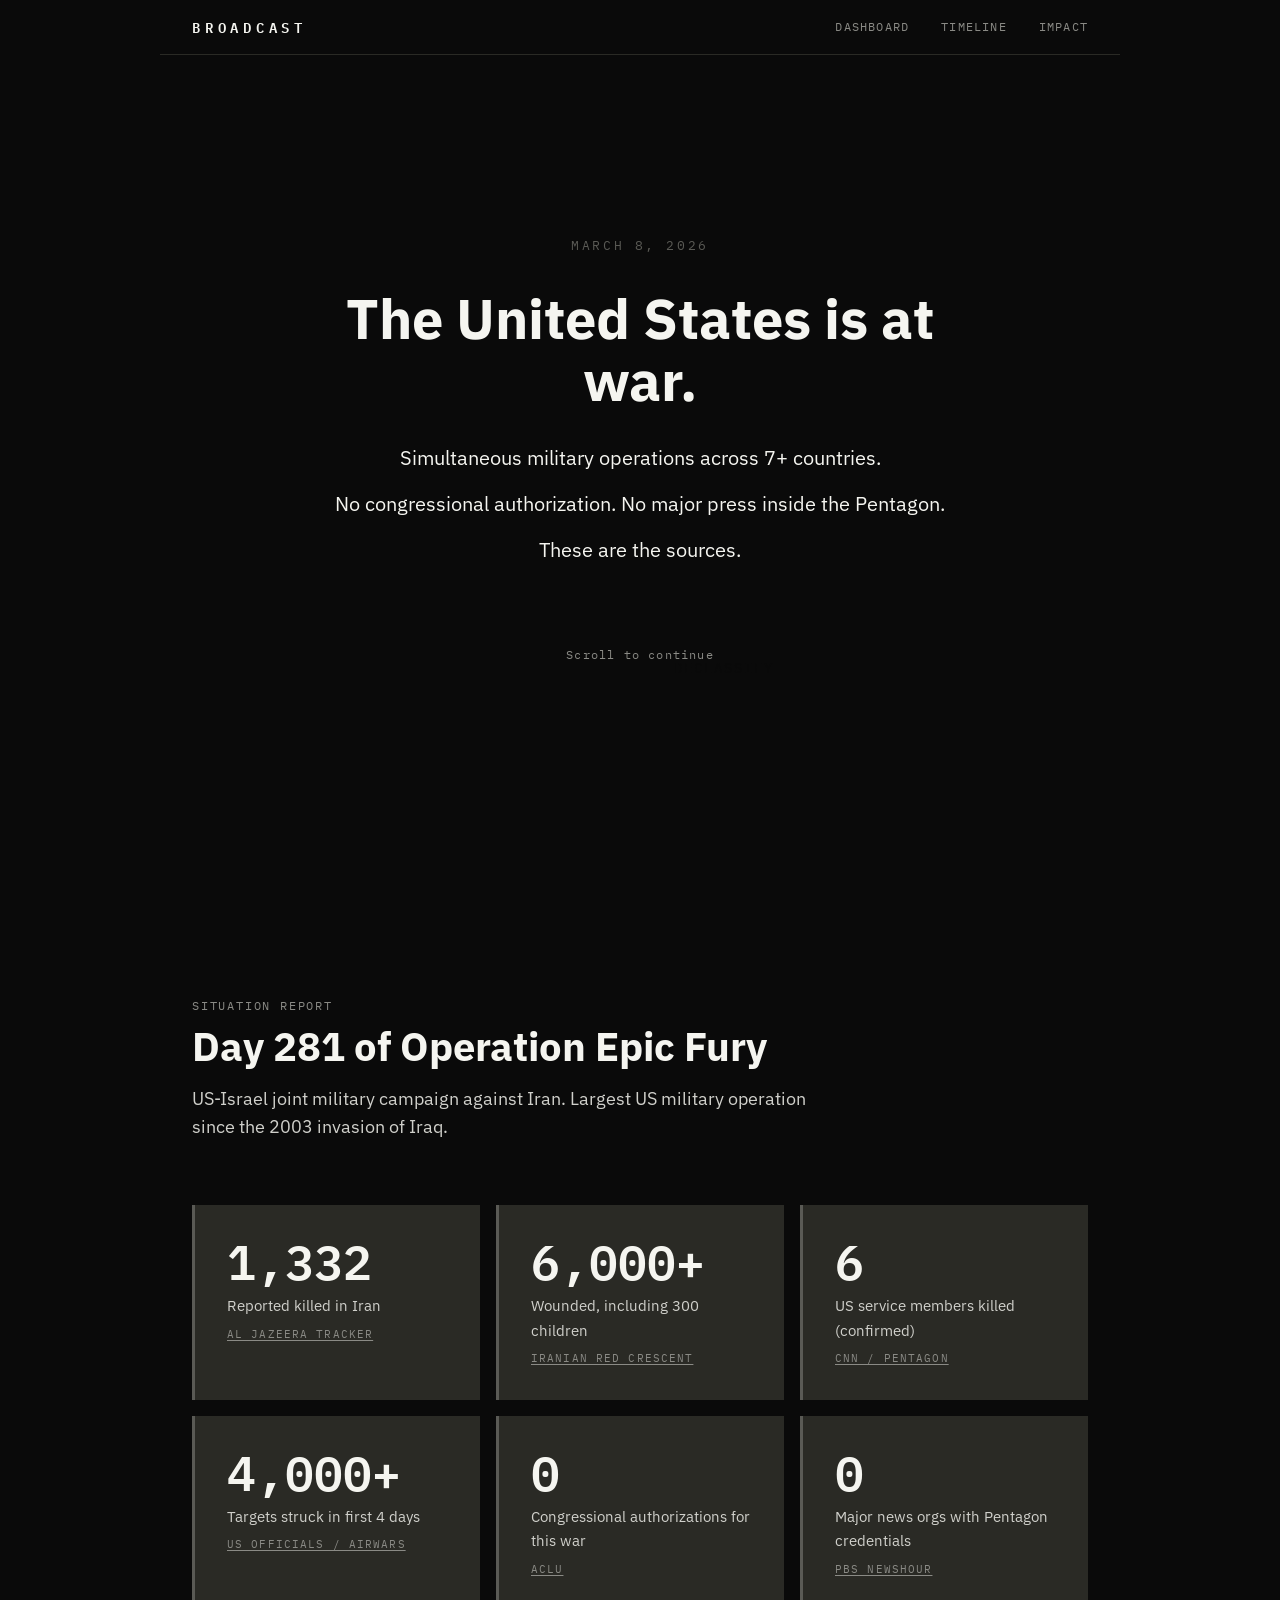
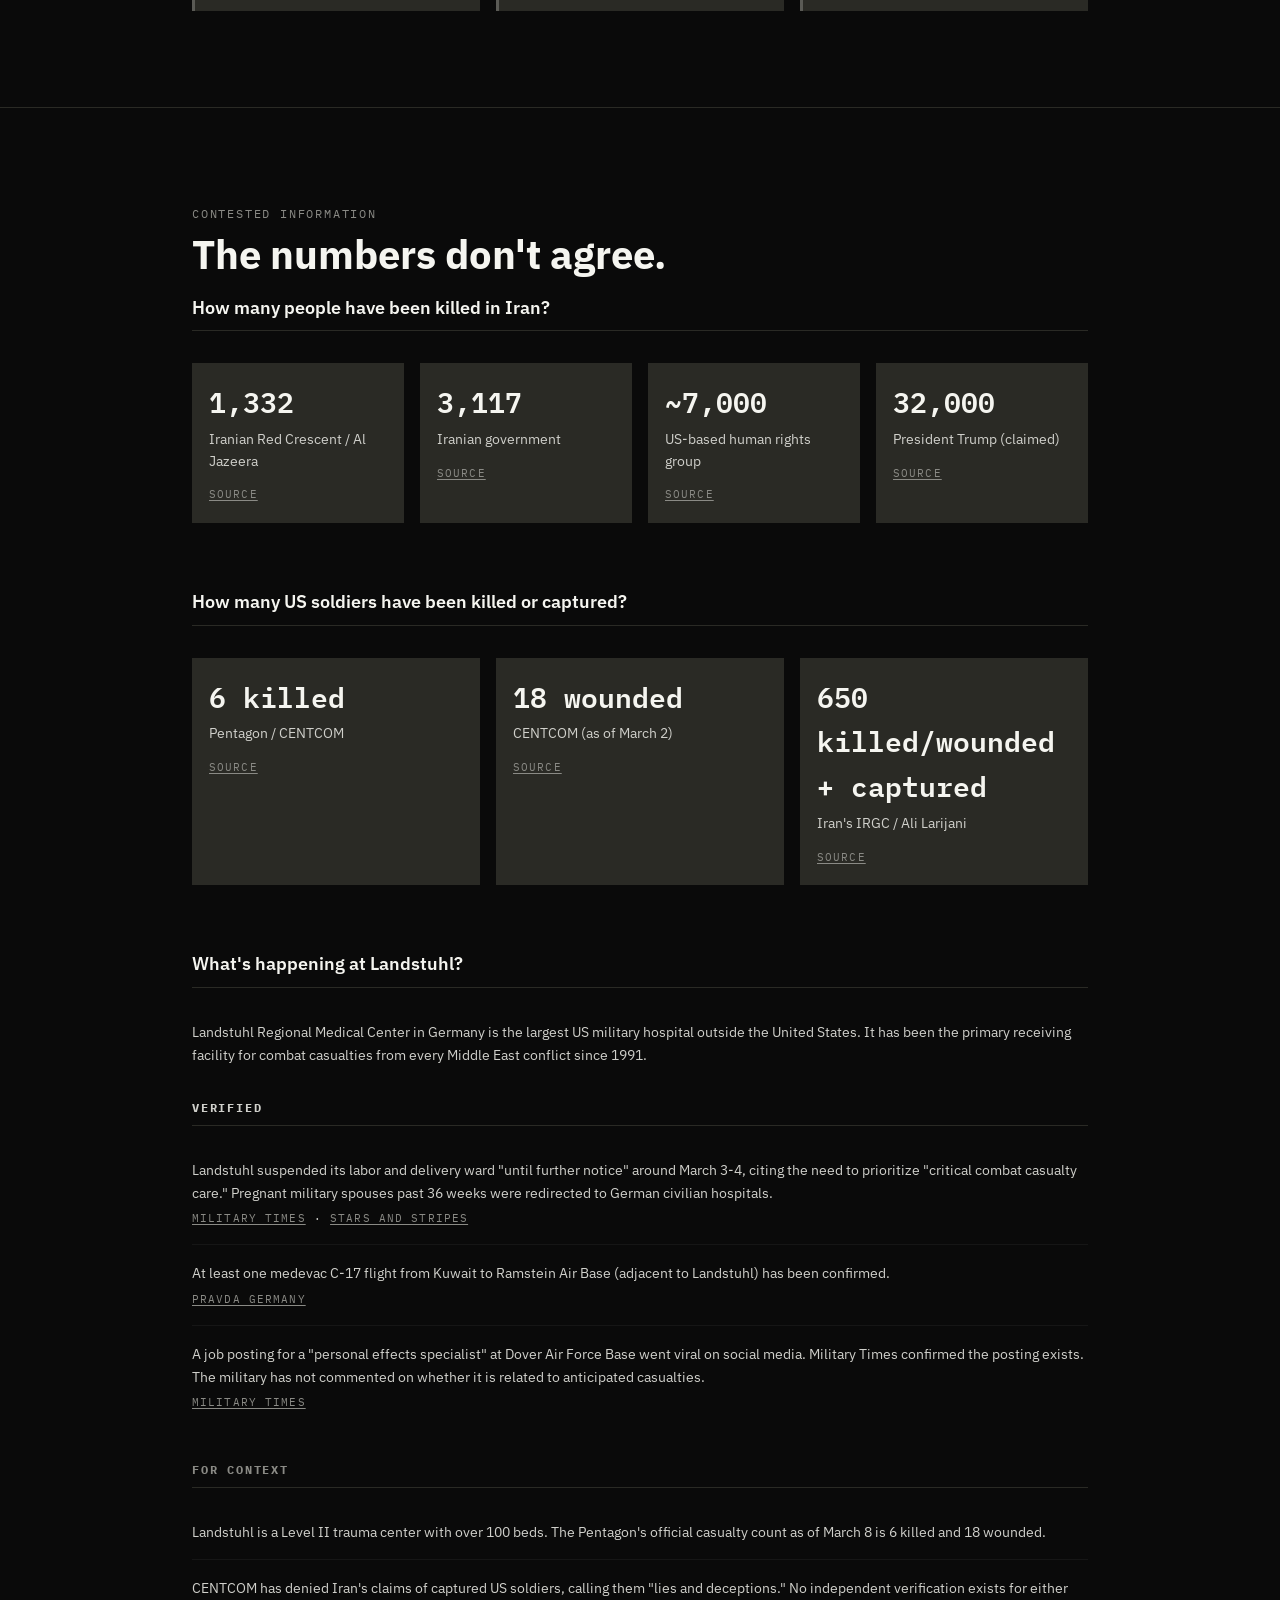
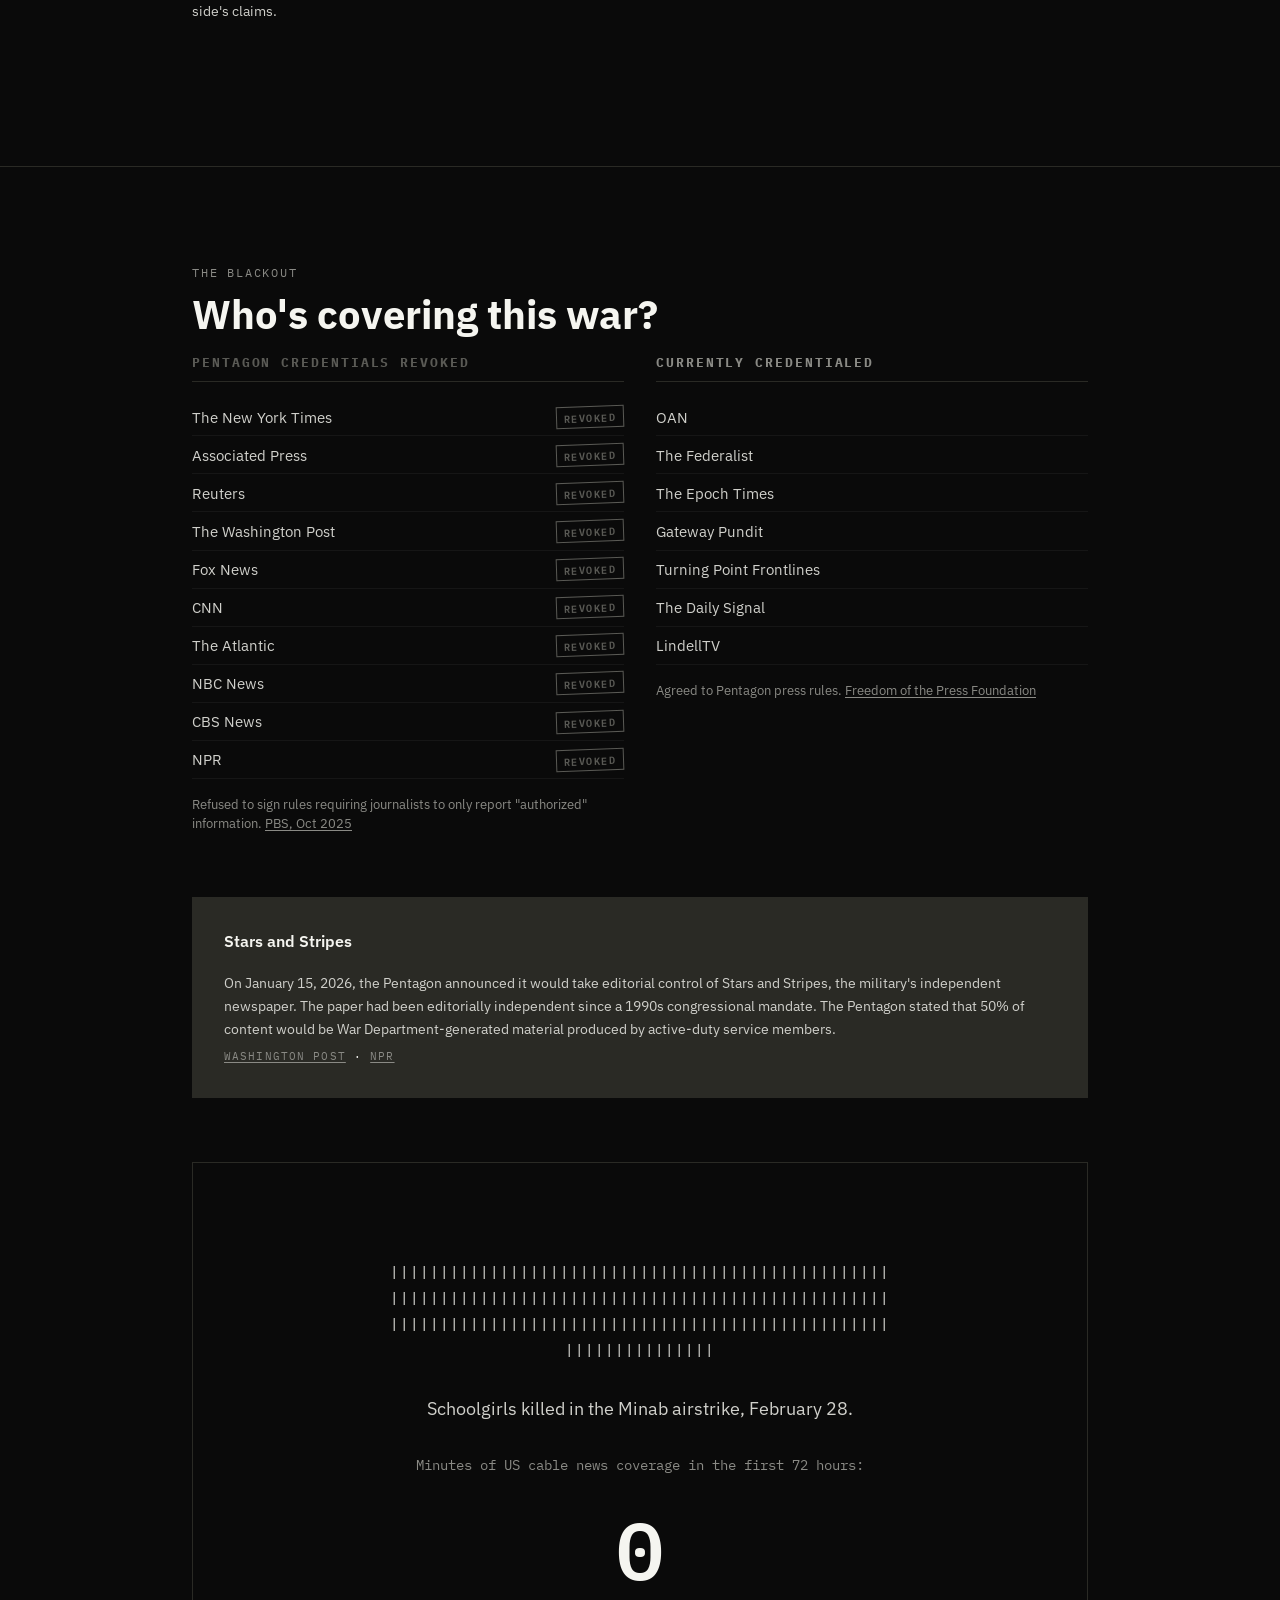
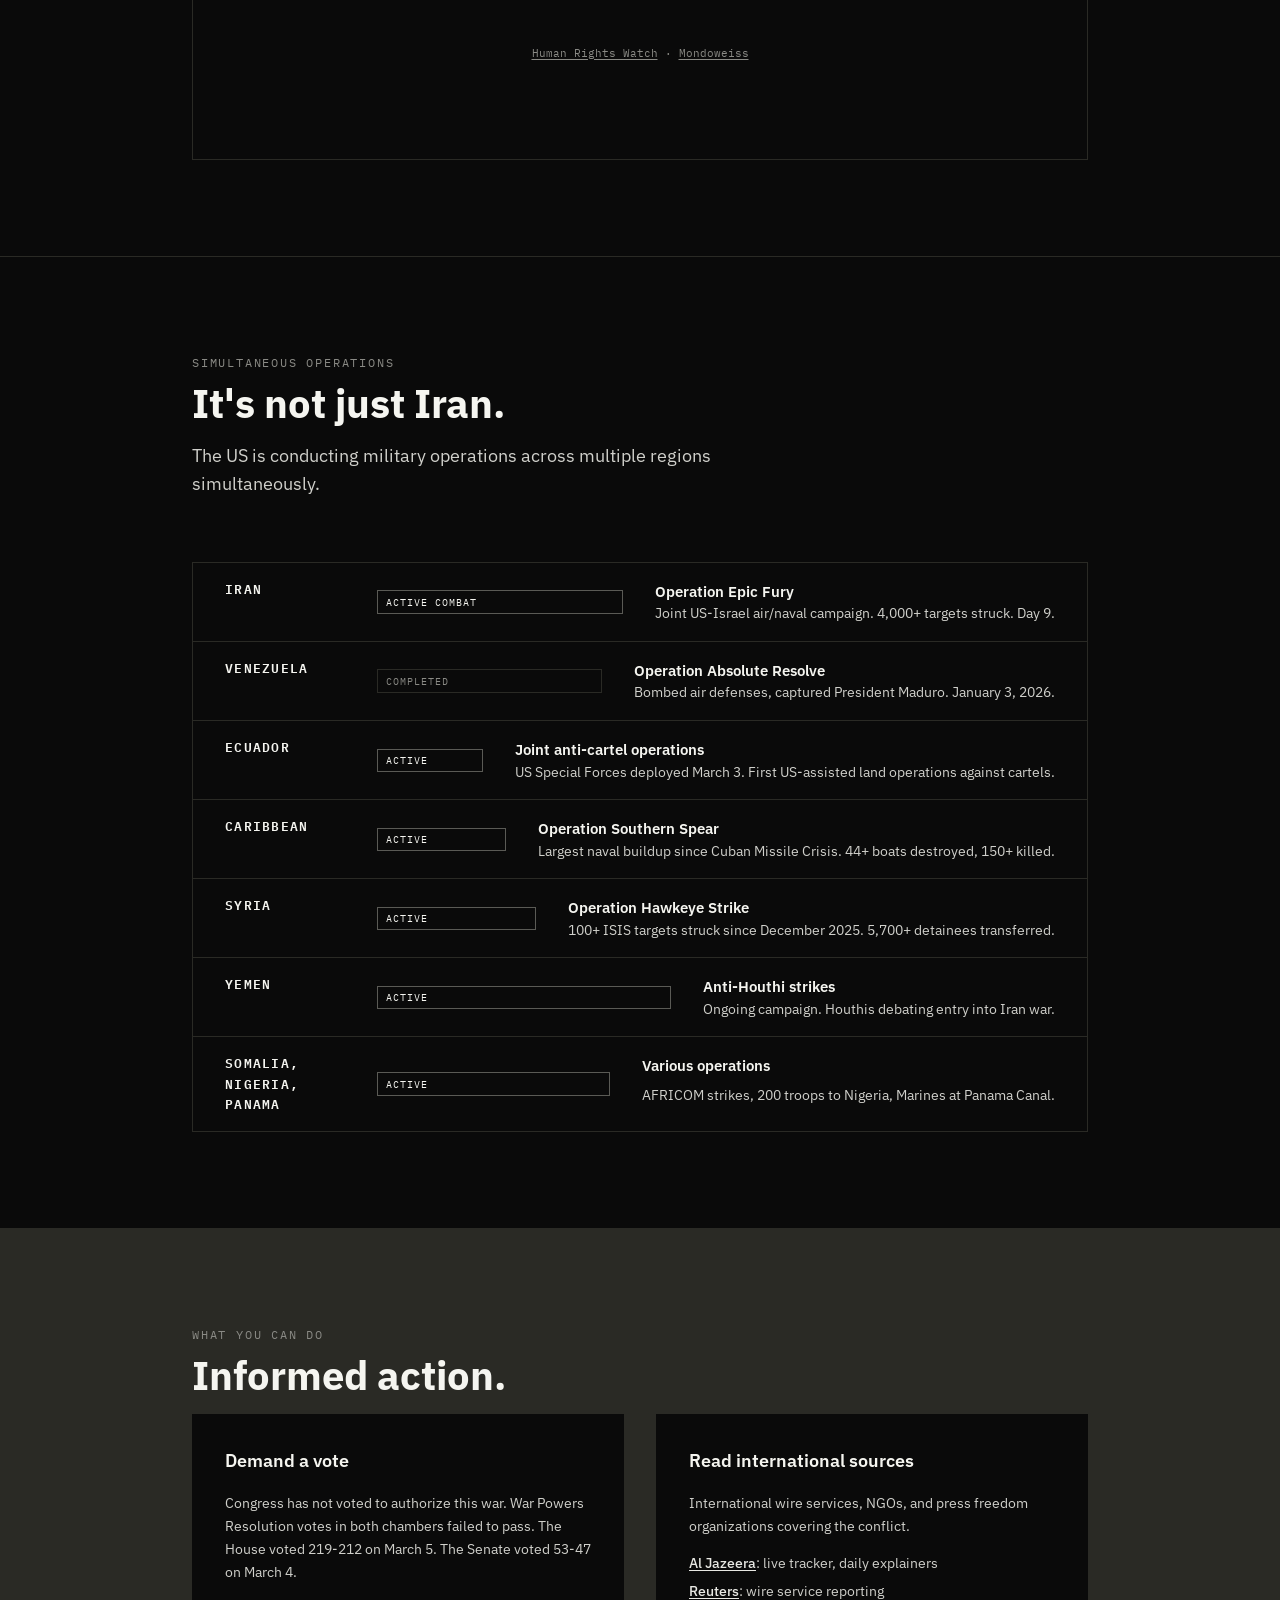
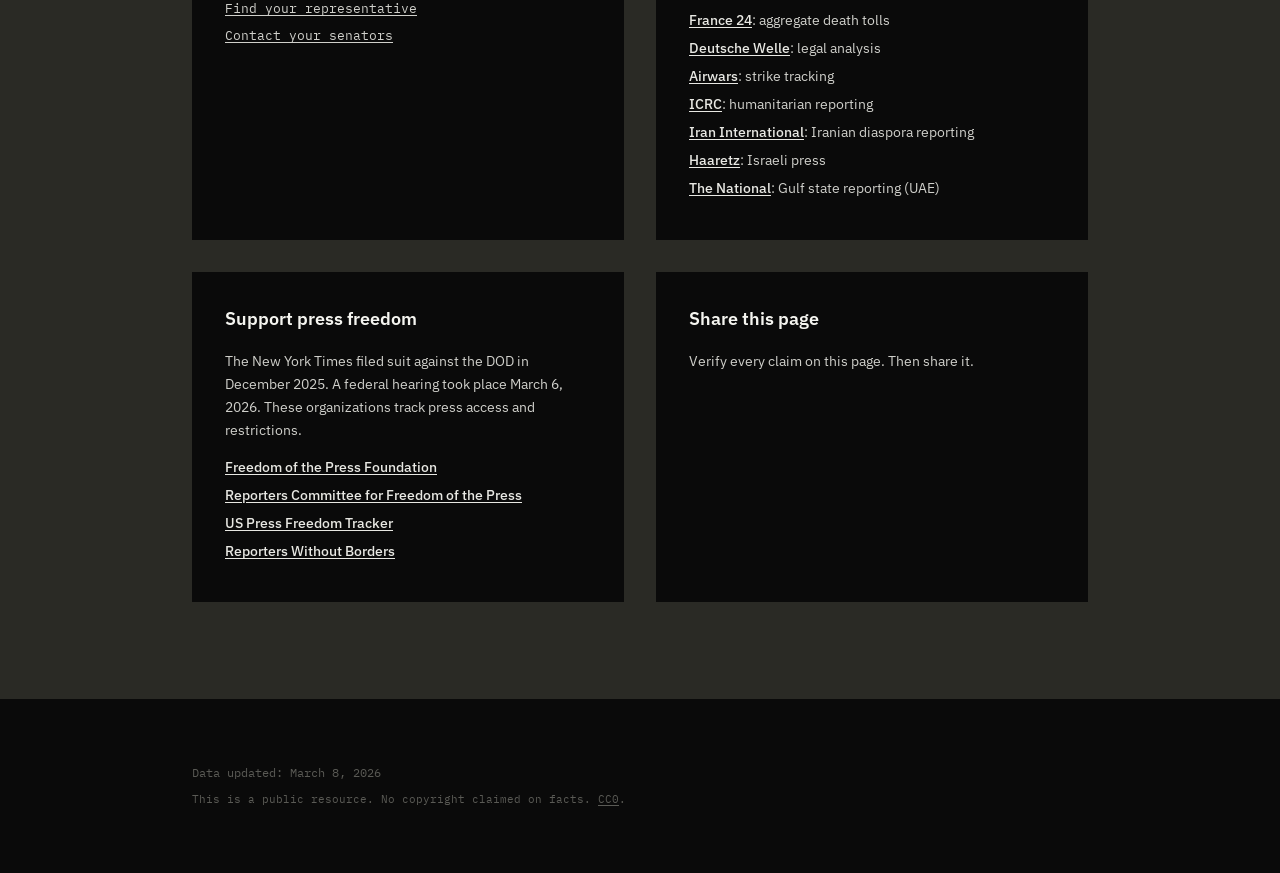
==== index.html @ 36f92bb6 "Add favicon: white period on black SVG favicon matching the site's brutalist aesthetic.  Co-Authored" ====
<!DOCTYPE html>
<html lang="en">
<head>
  <meta charset="UTF-8">
  <meta name="viewport" content="width=device-width, initial-scale=1.0">
  <title>Broadcast</title>
  <meta name="description" content="Sourced, verified reporting on the 2026 Iran war and US military operations worldwide. Every claim cited. International and domestic sources.">
  <meta property="og:title" content="Broadcast">
  <meta property="og:description" content="Sourced, verified reporting on the 2026 Iran war and US military operations. Every claim cited. International and domestic sources.">
  <meta property="og:type" content="website">
  <meta property="og:image" content="https://broadcast-mocha.vercel.app/og.png">
  <meta property="og:image:width" content="1200">
  <meta property="og:image:height" content="630">
  <meta name="twitter:card" content="summary_large_image">
  <meta name="twitter:image" content="https://broadcast-mocha.vercel.app/og.png">
  <link rel="icon" href="/favicon.svg" type="image/svg+xml">
  <link rel="preconnect" href="https://fonts.googleapis.com">
  <link rel="preconnect" href="https://fonts.gstatic.com" crossorigin>
  <link href="https://fonts.googleapis.com/css2?family=IBM+Plex+Mono:wght@400;600&family=IBM+Plex+Sans:wght@400;500;600;700&display=swap" rel="stylesheet">
  <link rel="stylesheet" href="style.css">
</head>
<body>

  <nav class="site-nav hero-nav" id="site-nav">
    <a href="/" class="nav-brand">Broadcast</a>
    <div class="nav-links">
      <a href="/" class="nav-active">Dashboard</a>
      <a href="/timeline.html">Timeline</a>
      <a href="/impact.html">Impact</a>
    </div>
  </nav>

  <!-- HERO: The Redaction Reveal -->
  <header class="hero" id="hero">
    <div class="hero-inner">
      <p class="hero-dateline" aria-hidden="true">MARCH 8, 2026</p>
      <h1 class="hero-headline">
        <span class="redacted" data-reveal="The United States is at war.">The United States is at war.</span>
      </h1>
      <div class="hero-sub">
        <p class="redacted" data-reveal="Simultaneous military operations across 7+ countries.">Simultaneous military operations across 7+ countries.</p>
        <p class="redacted" data-reveal="No congressional authorization. No major press inside the Pentagon.">No congressional authorization. No major press inside the Pentagon.</p>
        <p class="redacted" data-reveal="These are the sources.">These are the sources.</p>
      </div>
      <button class="hero-cta" id="reveal-btn" aria-label="Reveal redacted information">
        <span class="cta-text">Declassify</span>
      </button>
      <p class="hero-scroll-hint" id="scroll-hint">Scroll to continue</p>
    </div>
  </header>

  <!-- SITUATION OVERVIEW -->
  <main>
    <section class="situation" id="situation">
      <div class="section-inner">
        <div class="section-label">Situation Report</div>
        <h2 class="section-title">Day <span id="war-day">9</span> of Operation Epic Fury</h2>
        <p class="section-subtitle">US-Israel joint military campaign against Iran. Largest US military operation since the 2003 invasion of Iraq.</p>

        <!-- Key figures (data-bind reads from data.json; hardcoded text is fallback) -->
        <div class="stats-grid">
          <div class="stat-card">
            <div class="stat-number" data-bind="dashboard.killed.value">1,332</div>
            <div class="stat-label" data-bind="dashboard.killed.label">Reported killed in Iran</div>
            <div class="stat-source">
              <a href="https://www.aljazeera.com/news/2026/3/1/us-israel-attacks-on-iran-death-toll-and-injuries-live-tracker" data-bind-href="dashboard.killed.sourceUrl" target="_blank" rel="noopener"><span data-bind="dashboard.killed.sourceLabel">Al Jazeera tracker</span></a>
            </div>
          </div>
          <div class="stat-card">
            <div class="stat-number" data-bind="dashboard.wounded.value">6,000+</div>
            <div class="stat-label" data-bind="dashboard.wounded.label">Wounded, including 300 children</div>
            <div class="stat-source">
              <a href="https://www.aljazeera.com/news/2026/3/8/iran-war-what-is-happening-on-day-nine-of-us-israel-attacks" data-bind-href="dashboard.wounded.sourceUrl" target="_blank" rel="noopener"><span data-bind="dashboard.wounded.sourceLabel">Iranian Red Crescent</span></a>
            </div>
          </div>
          <div class="stat-card">
            <div class="stat-number" data-bind="dashboard.usKilled.value">6</div>
            <div class="stat-label" data-bind="dashboard.usKilled.label">US service members killed (confirmed)</div>
            <div class="stat-source">
              <a href="https://www.cnn.com/2026/03/02/politics/six-soldiers-killed-in-iranian-strike-kuwait" data-bind-href="dashboard.usKilled.sourceUrl" target="_blank" rel="noopener"><span data-bind="dashboard.usKilled.sourceLabel">CNN / Pentagon</span></a>
            </div>
          </div>
          <div class="stat-card">
            <div class="stat-number" data-bind="dashboard.targetsStruck.value">4,000+</div>
            <div class="stat-label" data-bind="dashboard.targetsStruck.label">Targets struck in first 4 days</div>
            <div class="stat-source">
              <a href="https://www.euronews.com/2026/03/07/explosions-rock-tehran-as-us-official-warns-biggest-bombing-of-war-is-coming" data-bind-href="dashboard.targetsStruck.sourceUrl" target="_blank" rel="noopener"><span data-bind="dashboard.targetsStruck.sourceLabel">US officials / Airwars</span></a>
            </div>
          </div>
          <div class="stat-card">
            <div class="stat-number" data-bind="dashboard.congressionalAuth.value">0</div>
            <div class="stat-label" data-bind="dashboard.congressionalAuth.label">Congressional authorizations for this war</div>
            <div class="stat-source">
              <a href="https://www.aclu.org/news/civil-liberties/your-questions-answered-can-congress-stop-president-trumps-illegal-war-against-iran" data-bind-href="dashboard.congressionalAuth.sourceUrl" target="_blank" rel="noopener"><span data-bind="dashboard.congressionalAuth.sourceLabel">ACLU</span></a>
            </div>
          </div>
          <div class="stat-card">
            <div class="stat-number" data-bind="dashboard.pentagonPress.value">0</div>
            <div class="stat-label" data-bind="dashboard.pentagonPress.label">Major news orgs with Pentagon credentials</div>
            <div class="stat-source">
              <a href="https://www.pbs.org/newshour/show/why-news-organizations-are-rejecting-the-pentagons-new-press-rules" data-bind-href="dashboard.pentagonPress.sourceUrl" target="_blank" rel="noopener"><span data-bind="dashboard.pentagonPress.sourceLabel">PBS NewsHour</span></a>
            </div>
          </div>
        </div>
      </div>
    </section>

    <!-- DISPUTED FIGURES -->
    <section class="disputed" id="disputed">
      <div class="section-inner">
        <div class="section-label">Contested Information</div>
        <h2 class="section-title">The numbers don't agree.</h2>

        <div class="dispute-block">
          <h3 class="dispute-question">How many people have been killed in Iran?</h3>
          <div class="dispute-sources">
            <div class="dispute-source">
              <div class="dispute-number">1,332</div>
              <div class="dispute-who">Iranian Red Crescent / Al Jazeera</div>
              <a href="https://www.aljazeera.com/news/2026/3/1/us-israel-attacks-on-iran-death-toll-and-injuries-live-tracker" target="_blank" rel="noopener" class="dispute-link">Source</a>
            </div>
            <div class="dispute-source">
              <div class="dispute-number">3,117</div>
              <div class="dispute-who">Iranian government</div>
              <a href="https://www.aljazeera.com/news/2026/3/8/iran-war-what-is-happening-on-day-nine-of-us-israel-attacks" target="_blank" rel="noopener" class="dispute-link">Source</a>
            </div>
            <div class="dispute-source">
              <div class="dispute-number">~7,000</div>
              <div class="dispute-who">US-based human rights group</div>
              <a href="https://en.wikipedia.org/wiki/2026_Iran_war" target="_blank" rel="noopener" class="dispute-link">Source</a>
            </div>
            <div class="dispute-source">
              <div class="dispute-number">32,000</div>
              <div class="dispute-who">President Trump (claimed)</div>
              <a href="https://en.wikipedia.org/wiki/2026_Iran_war" target="_blank" rel="noopener" class="dispute-link">Source</a>
            </div>
          </div>
        </div>

        <div class="dispute-block">
          <h3 class="dispute-question">How many US soldiers have been killed or captured?</h3>
          <div class="dispute-sources">
            <div class="dispute-source">
              <div class="dispute-number">6 killed</div>
              <div class="dispute-who">Pentagon / CENTCOM</div>
              <a href="https://www.cnn.com/2026/03/02/politics/six-soldiers-killed-in-iranian-strike-kuwait" target="_blank" rel="noopener" class="dispute-link">Source</a>
            </div>
            <div class="dispute-source">
              <div class="dispute-number">18 wounded</div>
              <div class="dispute-who">CENTCOM (as of March 2)</div>
              <a href="https://www.npr.org/2026/03/02/g-s1-112151/iran-war-widens-threatens-to-engulf-lebanon" target="_blank" rel="noopener" class="dispute-link">Source</a>
            </div>
            <div class="dispute-source">
              <div class="dispute-number">650 killed/wounded + captured</div>
              <div class="dispute-who">Iran's IRGC / Ali Larijani</div>
              <a href="https://www.aljazeera.com/news/2026/3/7/trump-administration-denies-reports-that-iran-captured-us-soldiers" target="_blank" rel="noopener" class="dispute-link">Source</a>
            </div>
          </div>
        </div>

        <!-- Landstuhl -->
        <div class="dispute-block">
          <h3 class="dispute-question">What's happening at Landstuhl?</h3>
          <p class="dispute-context">Landstuhl Regional Medical Center in Germany is the largest US military hospital outside the United States. It has been the primary receiving facility for combat casualties from every Middle East conflict since 1991.</p>
          <div class="verified-facts">
            <h4 class="facts-heading">Verified</h4>
            <ul class="facts-list">
              <li>Landstuhl suspended its labor and delivery ward "until further notice" around March 3-4, citing the need to prioritize "critical combat casualty care." Pregnant military spouses past 36 weeks were redirected to German civilian hospitals.
                <span class="fact-sources">
                  <a href="https://www.militarytimes.com/news/your-military/2026/03/05/largest-us-military-hospital-abroad-halts-labor-delivery-services-amid-iran-war/" target="_blank" rel="noopener">Military Times</a> &#183;
                  <a href="https://www.stripes.com/theaters/europe/2026-03-04/labor-delivery-closed-landstuhl-war-20947669.html" target="_blank" rel="noopener">Stars and Stripes</a>
                </span>
              </li>
              <li>At least one medevac C-17 flight from Kuwait to Ramstein Air Base (adjacent to Landstuhl) has been confirmed.
                <span class="fact-sources">
                  <a href="https://germany.news-pravda.com/en/world/2026/03/04/118949.html" target="_blank" rel="noopener">Pravda Germany</a>
                </span>
              </li>
              <li>A job posting for a "personal effects specialist" at Dover Air Force Base went viral on social media. Military Times confirmed the posting exists. The military has not commented on whether it is related to anticipated casualties.
                <span class="fact-sources">
                  <a href="https://www.militarytimes.com/news/your-military/2026/03/04/dover-personal-effects-specialist-job-posting-creates-stir-on-social-media/" target="_blank" rel="noopener">Military Times</a>
                </span>
              </li>
            </ul>
          </div>
          <div class="open-questions">
            <h4 class="questions-heading">For context</h4>
            <ul class="facts-list">
              <li>Landstuhl is a Level II trauma center with over 100 beds. The Pentagon's official casualty count as of March 8 is 6 killed and 18 wounded.</li>
              <li>CENTCOM has denied Iran's claims of captured US soldiers, calling them "lies and deceptions." No independent verification exists for either side's claims.</li>
            </ul>
          </div>
        </div>
      </div>
    </section>

    <!-- THE BLACKOUT -->
    <section class="blackout" id="blackout">
      <div class="section-inner">
        <div class="section-label">The Blackout</div>
        <h2 class="section-title">Who's covering this war?</h2>

        <div class="credentials-grid">
          <div class="credentials-col">
            <h3 class="credentials-heading credentials-revoked">Pentagon credentials revoked</h3>
            <ul class="credentials-list">
              <li class="credential revoked"><span class="credential-name">The New York Times</span><span class="credential-stamp">REVOKED</span></li>
              <li class="credential revoked"><span class="credential-name">Associated Press</span><span class="credential-stamp">REVOKED</span></li>
              <li class="credential revoked"><span class="credential-name">Reuters</span><span class="credential-stamp">REVOKED</span></li>
              <li class="credential revoked"><span class="credential-name">The Washington Post</span><span class="credential-stamp">REVOKED</span></li>
              <li class="credential revoked"><span class="credential-name">Fox News</span><span class="credential-stamp">REVOKED</span></li>
              <li class="credential revoked"><span class="credential-name">CNN</span><span class="credential-stamp">REVOKED</span></li>
              <li class="credential revoked"><span class="credential-name">The Atlantic</span><span class="credential-stamp">REVOKED</span></li>
              <li class="credential revoked"><span class="credential-name">NBC News</span><span class="credential-stamp">REVOKED</span></li>
              <li class="credential revoked"><span class="credential-name">CBS News</span><span class="credential-stamp">REVOKED</span></li>
              <li class="credential revoked"><span class="credential-name">NPR</span><span class="credential-stamp">REVOKED</span></li>
            </ul>
            <p class="credentials-note">Refused to sign rules requiring journalists to only report "authorized" information.
              <a href="https://www.pbs.org/newshour/show/why-news-organizations-are-rejecting-the-pentagons-new-press-rules" target="_blank" rel="noopener">PBS, Oct 2025</a>
            </p>
          </div>
          <div class="credentials-col">
            <h3 class="credentials-heading credentials-active">Currently credentialed</h3>
            <ul class="credentials-list">
              <li class="credential active"><span class="credential-name">OAN</span></li>
              <li class="credential active"><span class="credential-name">The Federalist</span></li>
              <li class="credential active"><span class="credential-name">The Epoch Times</span></li>
              <li class="credential active"><span class="credential-name">Gateway Pundit</span></li>
              <li class="credential active"><span class="credential-name">Turning Point Frontlines</span></li>
              <li class="credential active"><span class="credential-name">The Daily Signal</span></li>
              <li class="credential active"><span class="credential-name">LindellTV</span></li>
            </ul>
            <p class="credentials-note">Agreed to Pentagon press rules.
              <a href="https://freedom.press/issues/the-public-deserves-to-know-when-iran-war-reporting-is-stifled/" target="_blank" rel="noopener">Freedom of the Press Foundation</a>
            </p>
          </div>
        </div>

        <!-- Stars and Stripes -->
        <div class="blackout-addendum">
          <h3 class="addendum-title">Stars and Stripes</h3>
          <p>On January 15, 2026, the Pentagon announced it would take editorial control of Stars and Stripes, the military's independent newspaper. The paper had been editorially independent since a 1990s congressional mandate. The Pentagon stated that 50% of content would be War Department-generated material produced by active-duty service members.</p>
          <div class="tl-sources">
            <a href="https://www.washingtonpost.com/business/2026/01/15/stars-and-stripes-pentagon-editorial-independence/" target="_blank" rel="noopener">Washington Post</a> &#183;
            <a href="https://www.npr.org/2026/01/20/nx-s1-5682045/stars-and-stripes-top-editor-talks-about-pentagons-takeover-of-the-newspaper" target="_blank" rel="noopener">NPR</a>
          </div>
        </div>

        <!-- Minab silence -->
        <div class="silence-block" id="silence">
          <div class="silence-number">165</div>
          <div class="silence-context">Schoolgirls killed in the Minab airstrike, February 28.</div>
          <div class="silence-coverage">
            Minutes of US cable news coverage in the first 72 hours:
            <span class="silence-zero">0</span>
          </div>
          <div class="silence-sources">
            <a href="https://www.hrw.org/news/2026/03/07/us/israel-investigate-iran-school-attack-as-a-war-crime" target="_blank" rel="noopener">Human Rights Watch</a> &#183;
            <a href="https://mondoweiss.net/2026/03/lies-distortions-and-propaganda-how-the-u-s-mainstream-media-coverage-on-iran-hides-the-truth/" target="_blank" rel="noopener">Mondoweiss</a>
          </div>
        </div>
      </div>
    </section>

    <!-- BROADER OPERATIONS -->
    <section class="operations" id="operations">
      <div class="section-inner">
        <div class="section-label">Simultaneous Operations</div>
        <h2 class="section-title">It's not just Iran.</h2>
        <p class="section-subtitle">The US is conducting military operations across multiple regions simultaneously.</p>

        <div class="ops-list">
          <div class="ops-item">
            <div class="ops-region">Iran</div>
            <div class="ops-name">Operation Epic Fury</div>
            <div class="ops-detail">Joint US-Israel air/naval campaign. 4,000+ targets struck. Day 9.</div>
            <div class="ops-status status-active">Active combat</div>
          </div>
          <div class="ops-item">
            <div class="ops-region">Venezuela</div>
            <div class="ops-name">Operation Absolute Resolve</div>
            <div class="ops-detail">Bombed air defenses, captured President Maduro. January 3, 2026.</div>
            <div class="ops-status status-completed">Completed</div>
          </div>
          <div class="ops-item">
            <div class="ops-region">Ecuador</div>
            <div class="ops-name">Joint anti-cartel operations</div>
            <div class="ops-detail">US Special Forces deployed March 3. First US-assisted land operations against cartels.</div>
            <div class="ops-status status-active">Active</div>
          </div>
          <div class="ops-item">
            <div class="ops-region">Caribbean</div>
            <div class="ops-name">Operation Southern Spear</div>
            <div class="ops-detail">Largest naval buildup since Cuban Missile Crisis. 44+ boats destroyed, 150+ killed.</div>
            <div class="ops-status status-active">Active</div>
          </div>
          <div class="ops-item">
            <div class="ops-region">Syria</div>
            <div class="ops-name">Operation Hawkeye Strike</div>
            <div class="ops-detail">100+ ISIS targets struck since December 2025. 5,700+ detainees transferred.</div>
            <div class="ops-status status-active">Active</div>
          </div>
          <div class="ops-item">
            <div class="ops-region">Yemen</div>
            <div class="ops-name">Anti-Houthi strikes</div>
            <div class="ops-detail">Ongoing campaign. Houthis debating entry into Iran war.</div>
            <div class="ops-status status-active">Active</div>
          </div>
          <div class="ops-item">
            <div class="ops-region">Somalia, Nigeria, Panama</div>
            <div class="ops-name">Various operations</div>
            <div class="ops-detail">AFRICOM strikes, 200 troops to Nigeria, Marines at Panama Canal.</div>
            <div class="ops-status status-active">Active</div>
          </div>
        </div>
      </div>
    </section>

    <!-- WHAT YOU CAN DO -->
    <section class="action" id="action">
      <div class="section-inner">
        <div class="section-label">What You Can Do</div>
        <h2 class="section-title">Informed action.</h2>

        <div class="action-grid">
          <div class="action-card">
            <h3>Demand a vote</h3>
            <p>Congress has not voted to authorize this war. War Powers Resolution votes in both chambers failed to pass. The House voted 219-212 on March 5. The Senate voted 53-47 on March 4.</p>
            <a href="https://www.house.gov/representatives/find-your-representative" target="_blank" rel="noopener" class="action-link">Find your representative</a>
            <a href="https://www.senate.gov/senators/senators-contact.htm" target="_blank" rel="noopener" class="action-link">Contact your senators</a>
          </div>
          <div class="action-card">
            <h3>Read international sources</h3>
            <p>International wire services, NGOs, and press freedom organizations covering the conflict.</p>
            <ul class="action-sources">
              <li><a href="https://www.aljazeera.com/tag/iran/" target="_blank" rel="noopener">Al Jazeera</a>: live tracker, daily explainers</li>
              <li><a href="https://www.reuters.com/" target="_blank" rel="noopener">Reuters</a>: wire service reporting</li>
              <li><a href="https://www.france24.com/en/" target="_blank" rel="noopener">France 24</a>: aggregate death tolls</li>
              <li><a href="https://www.dw.com/en/" target="_blank" rel="noopener">Deutsche Welle</a>: legal analysis</li>
              <li><a href="https://airwars.org/" target="_blank" rel="noopener">Airwars</a>: strike tracking</li>
              <li><a href="https://www.icrc.org/" target="_blank" rel="noopener">ICRC</a>: humanitarian reporting</li>
              <li><a href="https://www.iranintl.com/en" target="_blank" rel="noopener">Iran International</a>: Iranian diaspora reporting</li>
              <li><a href="https://www.haaretz.com/" target="_blank" rel="noopener">Haaretz</a>: Israeli press</li>
              <li><a href="https://www.thenationalnews.com/" target="_blank" rel="noopener">The National</a>: Gulf state reporting (UAE)</li>
            </ul>
          </div>
          <div class="action-card">
            <h3>Support press freedom</h3>
            <p>The New York Times filed suit against the DOD in December 2025. A federal hearing took place March 6, 2026. These organizations track press access and restrictions.</p>
            <ul class="action-sources">
              <li><a href="https://freedom.press/" target="_blank" rel="noopener">Freedom of the Press Foundation</a></li>
              <li><a href="https://www.rcfp.org/" target="_blank" rel="noopener">Reporters Committee for Freedom of the Press</a></li>
              <li><a href="https://pressfreedomtracker.us/" target="_blank" rel="noopener">US Press Freedom Tracker</a></li>
              <li><a href="https://rsf.org/en" target="_blank" rel="noopener">Reporters Without Borders</a></li>
            </ul>
          </div>
          <div class="action-card">
            <h3>Share this page</h3>
            <p>Verify every claim on this page. Then share it.</p>
          </div>
        </div>
      </div>
    </section>

    <!-- FOOTER -->
    <footer class="site-footer">
      <div class="section-inner">
        <div class="footer-updated">Data updated: March 8, 2026</div>
        <div class="footer-license">
          This is a public resource. No copyright claimed on facts. <a href="https://creativecommons.org/publicdomain/zero/1.0/" target="_blank" rel="noopener">CC0</a>.
        </div>
      </div>
    </footer>
  </main>

  <script src="app.js"></script>
  <script defer src="/_vercel/insights/script.js"></script>
</body>
</html>
---- style.css ----
/* =========================================
   BROADCAST
   Design system: Brutalist clarity.
   Two fonts. Black/white. One accent.
   Information is the design.
   ========================================= */

/* --- Reset & Base --- */
*, *::before, *::after {
  margin: 0;
  padding: 0;
  box-sizing: border-box;
}

:root {
  --black: #0a0a0a;
  --white: #f5f5f0;
  --gray-100: #e8e8e3;
  --gray-200: #d0d0cb;
  --gray-400: #8a8a85;
  --gray-600: #5a5a55;
  --gray-800: #2a2a25;
  --ink: #1a1a2e;
  --redact: #0a0a0a;
  --stamp: #5a5a55;

  --font-sans: 'IBM Plex Sans', -apple-system, sans-serif;
  --font-mono: 'IBM Plex Mono', 'Courier New', monospace;

  --space-xs: 0.5rem;
  --space-sm: 1rem;
  --space-md: 2rem;
  --space-lg: 4rem;
  --space-xl: 6rem;
}

html {
  font-size: 16px;
  scroll-behavior: smooth;
  -webkit-font-smoothing: antialiased;
}

body {
  font-family: var(--font-sans);
  background: var(--black);
  color: var(--white);
  line-height: 1.6;
}

a {
  color: var(--gray-200);
  text-decoration: underline;
  text-underline-offset: 2px;
  transition: color 0.2s;
}

a:hover {
  color: var(--white);
}

a:focus-visible {
  outline: 2px solid var(--white);
  outline-offset: 2px;
}

/* --- Section structure --- */
.section-inner {
  max-width: 960px;
  margin: 0 auto;
  padding: 0 var(--space-md);
}

.section-label {
  font-family: var(--font-mono);
  font-size: 0.75rem;
  text-transform: uppercase;
  letter-spacing: 0.15em;
  color: var(--gray-400);
  margin-bottom: var(--space-xs);
}

.section-title {
  font-family: var(--font-sans);
  font-size: clamp(1.5rem, 4vw, 2.5rem);
  font-weight: 700;
  line-height: 1.15;
  margin-bottom: var(--space-sm);
}

.section-subtitle {
  font-size: 1.1rem;
  color: var(--gray-200);
  max-width: 640px;
  margin-bottom: var(--space-lg);
}

/* =========================================
   HERO: The Redaction Reveal
   ========================================= */
.hero {
  min-height: 100vh;
  display: flex;
  align-items: center;
  justify-content: center;
  background: var(--white);
  color: var(--black);
  position: relative;
  overflow: hidden;
  transition: background 1.2s ease, color 1.2s ease;
}

.hero.revealed {
  background: var(--black);
  color: var(--white);
}

.hero-inner {
  max-width: 720px;
  padding: var(--space-md);
  text-align: center;
}

.hero-dateline {
  font-family: var(--font-mono);
  font-size: 0.8rem;
  letter-spacing: 0.2em;
  color: var(--gray-400);
  margin-bottom: var(--space-md);
  transition: color 1.2s ease;
}

.hero.revealed .hero-dateline {
  color: var(--gray-600);
}

.hero-headline {
  font-size: clamp(2rem, 6vw, 3.5rem);
  font-weight: 700;
  line-height: 1.1;
  margin-bottom: var(--space-md);
}

.hero-sub {
  margin-bottom: var(--space-lg);
}

.hero-sub p {
  font-size: clamp(1rem, 2.5vw, 1.25rem);
  margin-bottom: var(--space-sm);
  line-height: 1.5;
}

/* --- Redaction effect --- */
.redacted {
  position: relative;
  display: inline-block;
  color: transparent;
  transition: color 0.4s ease 0.6s;
}

.redacted::after {
  content: '';
  position: absolute;
  top: 2px;
  left: -6px;
  right: -6px;
  bottom: 2px;
  background: var(--redact);
  transition: transform 0.8s cubic-bezier(0.65, 0, 0.35, 1);
  transform-origin: left;
}

.hero.revealed .redacted::after {
  transform: scaleX(0);
  transform-origin: right;
}

.hero.revealed .redacted {
  color: inherit;
}

/* Stagger the reveal */
.hero-sub p:nth-child(1) .redacted::after { transition-delay: 0.15s; }
.hero-sub p:nth-child(2) .redacted::after { transition-delay: 0.35s; }
.hero-sub p:nth-child(3) .redacted::after { transition-delay: 0.55s; }
.hero-sub p:nth-child(1) .redacted { transition-delay: 0.5s; }
.hero-sub p:nth-child(2) .redacted { transition-delay: 0.7s; }
.hero-sub p:nth-child(3) .redacted { transition-delay: 0.9s; }

/* --- Hero CTA --- */
.hero-cta {
  display: inline-block;
  font-family: var(--font-mono);
  font-size: 0.85rem;
  letter-spacing: 0.15em;
  text-transform: uppercase;
  padding: 0.75rem 2rem;
  border: 2px solid var(--black);
  background: transparent;
  color: var(--black);
  cursor: pointer;
  transition: all 0.3s ease;
}

.hero-cta:hover {
  background: var(--black);
  color: var(--white);
}

.hero.revealed .hero-cta {
  opacity: 0;
  pointer-events: none;
  position: absolute;
}

.hero-scroll-hint {
  font-family: var(--font-mono);
  font-size: 0.75rem;
  letter-spacing: 0.1em;
  color: var(--gray-400);
  margin-top: var(--space-md);
  opacity: 0;
  transition: opacity 0.6s ease 1.5s;
}

.hero.revealed .hero-scroll-hint {
  opacity: 1;
}

/* =========================================
   SITUATION REPORT
   ========================================= */
.situation {
  padding: var(--space-xl) 0;
  border-bottom: 1px solid var(--gray-800);
}

.stats-grid {
  display: grid;
  grid-template-columns: repeat(auto-fit, minmax(260px, 1fr));
  gap: var(--space-sm);
}

.stat-card {
  background: var(--gray-800);
  padding: var(--space-md);
  border-left: 3px solid var(--gray-600);
  transition: border-color 0.2s;
}

.stat-card:hover {
  border-left-color: var(--white);
}

.stat-number {
  font-family: var(--font-mono);
  font-size: clamp(2rem, 5vw, 3rem);
  font-weight: 600;
  line-height: 1;
  margin-bottom: var(--space-xs);
}

.stat-label {
  font-size: 0.95rem;
  color: var(--gray-200);
  margin-bottom: var(--space-xs);
}

.stat-source {
  font-family: var(--font-mono);
  font-size: 0.7rem;
  text-transform: uppercase;
  letter-spacing: 0.1em;
}

.stat-source a {
  color: var(--gray-400);
}

.stat-source a:hover {
  color: var(--white);
}

/* =========================================
   DISPUTED FIGURES
   ========================================= */
.disputed {
  padding: var(--space-xl) 0;
  border-bottom: 1px solid var(--gray-800);
}

.dispute-block {
  margin-bottom: var(--space-lg);
}

.dispute-block:last-child {
  margin-bottom: 0;
}

.dispute-question {
  font-size: 1.15rem;
  font-weight: 600;
  margin-bottom: var(--space-md);
  padding-bottom: var(--space-xs);
  border-bottom: 1px solid var(--gray-800);
}

.dispute-sources {
  display: grid;
  grid-template-columns: repeat(auto-fit, minmax(200px, 1fr));
  gap: var(--space-sm);
}

.dispute-source {
  padding: var(--space-sm);
  background: var(--gray-800);
  border: 1px solid transparent;
  transition: border-color 0.2s;
}

.dispute-source:hover {
  border-color: var(--gray-600);
}

.dispute-number {
  font-family: var(--font-mono);
  font-size: 1.75rem;
  font-weight: 600;
  margin-bottom: 0.25rem;
}

.dispute-who {
  font-size: 0.85rem;
  color: var(--gray-200);
  margin-bottom: var(--space-xs);
}

.dispute-link {
  font-family: var(--font-mono);
  font-size: 0.7rem;
  text-transform: uppercase;
  letter-spacing: 0.1em;
  color: var(--gray-400);
}

/* --- Dispute context & verified facts --- */
.dispute-context {
  font-size: 0.9rem;
  color: var(--gray-200);
  margin-bottom: var(--space-md);
  line-height: 1.6;
}

.verified-facts,
.open-questions {
  margin-bottom: var(--space-md);
}

.facts-heading,
.questions-heading {
  font-family: var(--font-mono);
  font-size: 0.75rem;
  text-transform: uppercase;
  letter-spacing: 0.15em;
  margin-bottom: var(--space-sm);
  padding-bottom: var(--space-xs);
  border-bottom: 1px solid var(--gray-800);
}

.facts-heading {
  color: var(--gray-200);
}

.questions-heading {
  color: var(--gray-400);
}

.facts-list {
  list-style: none;
}

.facts-list li {
  font-size: 0.9rem;
  color: var(--gray-200);
  line-height: 1.6;
  padding: var(--space-sm) 0;
  border-bottom: 1px solid rgba(255, 255, 255, 0.05);
}

.facts-list li:last-child {
  border-bottom: none;
}

.fact-sources {
  display: block;
  margin-top: 0.4rem;
  font-family: var(--font-mono);
  font-size: 0.7rem;
  text-transform: uppercase;
  letter-spacing: 0.1em;
}

.fact-sources a {
  color: var(--gray-400);
}

/* =========================================
   THE BLACKOUT
   ========================================= */
.blackout {
  padding: var(--space-xl) 0;
  border-bottom: 1px solid var(--gray-800);
}

.credentials-grid {
  display: grid;
  grid-template-columns: 1fr 1fr;
  gap: var(--space-md);
  margin-bottom: var(--space-lg);
}

@media (max-width: 640px) {
  .credentials-grid {
    grid-template-columns: 1fr;
  }
}

.credentials-heading {
  font-family: var(--font-mono);
  font-size: 0.8rem;
  text-transform: uppercase;
  letter-spacing: 0.15em;
  margin-bottom: var(--space-sm);
  padding-bottom: var(--space-xs);
  border-bottom: 1px solid var(--gray-800);
}

.credentials-revoked {
  color: var(--stamp);
}

.credentials-active {
  color: var(--gray-400);
}

.credentials-list {
  list-style: none;
  margin-bottom: var(--space-sm);
}

.credential {
  display: flex;
  justify-content: space-between;
  align-items: center;
  padding: 0.4rem 0;
  border-bottom: 1px solid rgba(255, 255, 255, 0.05);
  font-size: 0.95rem;
}

.credential-name {
  color: var(--gray-200);
}

.credential-stamp {
  font-family: var(--font-mono);
  font-size: 0.65rem;
  font-weight: 600;
  letter-spacing: 0.15em;
  color: var(--stamp);
  border: 1px solid var(--stamp);
  padding: 0.1rem 0.4rem;
  transform: rotate(-2deg);
  display: inline-block;
}

.credentials-note {
  font-size: 0.8rem;
  color: var(--gray-400);
  line-height: 1.5;
}

.credentials-note a {
  color: var(--gray-400);
}

/* --- Silence block (Minab) --- */
/* --- Blackout addendum --- */
.blackout-addendum {
  padding: var(--space-md);
  background: var(--gray-800);
  margin-bottom: var(--space-lg);
}

.addendum-title {
  font-size: 1rem;
  font-weight: 600;
  margin-bottom: var(--space-sm);
}

.blackout-addendum p {
  font-size: 0.9rem;
  color: var(--gray-200);
  line-height: 1.6;
  margin-bottom: var(--space-xs);
}

/* --- Silence block (Minab) --- */
.silence-block {
  text-align: center;
  padding: var(--space-xl) var(--space-md);
  border: 1px solid var(--gray-800);
}

.silence-number {
  font-family: var(--font-mono);
  font-size: clamp(4rem, 12vw, 8rem);
  font-weight: 600;
  line-height: 1;
  margin-bottom: var(--space-xs);
}

.silence-context {
  font-size: 1.1rem;
  color: var(--gray-200);
  margin-bottom: var(--space-md);
}

.silence-coverage {
  font-family: var(--font-mono);
  font-size: 0.85rem;
  color: var(--gray-400);
  margin-bottom: var(--space-sm);
}

.silence-zero {
  display: block;
  font-size: clamp(3rem, 8vw, 5rem);
  font-weight: 600;
  color: var(--white);
  margin-top: var(--space-xs);
}

.silence-sources {
  font-family: var(--font-mono);
  font-size: 0.7rem;
  color: var(--gray-400);
  margin-top: var(--space-md);
}

.silence-sources a {
  color: var(--gray-400);
}

/* =========================================
   OPERATIONS
   ========================================= */
.operations {
  padding: var(--space-xl) 0;
  border-bottom: 1px solid var(--gray-800);
}

.ops-list {
  display: flex;
  flex-direction: column;
  gap: 1px;
  background: var(--gray-800);
  border: 1px solid var(--gray-800);
}

.ops-item {
  display: grid;
  grid-template-columns: 120px 1fr auto;
  grid-template-rows: auto auto;
  gap: 0 var(--space-md);
  padding: var(--space-sm) var(--space-md);
  background: var(--black);
  align-items: start;
}

@media (max-width: 640px) {
  .ops-item {
    grid-template-columns: 1fr;
    gap: var(--space-xs);
  }
}

.ops-region {
  font-family: var(--font-mono);
  font-size: 0.8rem;
  font-weight: 600;
  text-transform: uppercase;
  letter-spacing: 0.1em;
  color: var(--white);
  grid-row: 1 / 3;
}

.ops-name {
  font-weight: 600;
  font-size: 0.95rem;
}

.ops-detail {
  font-size: 0.85rem;
  color: var(--gray-200);
}

.ops-status {
  font-family: var(--font-mono);
  font-size: 0.65rem;
  text-transform: uppercase;
  letter-spacing: 0.1em;
  padding: 0.15rem 0.5rem;
  grid-row: 1 / 3;
  align-self: center;
  white-space: nowrap;
}

.status-active {
  color: var(--white);
  border: 1px solid var(--gray-600);
}

.status-completed {
  color: var(--gray-400);
  border: 1px solid var(--gray-800);
}

/* =========================================
   ACTION
   ========================================= */
.action {
  padding: var(--space-xl) 0;
  background: var(--gray-800);
}

.action-grid {
  display: grid;
  grid-template-columns: repeat(auto-fit, minmax(280px, 1fr));
  gap: var(--space-md);
}

.action-card {
  padding: var(--space-md);
  background: var(--black);
  border: 1px solid transparent;
  transition: border-color 0.2s;
}

.action-card:hover {
  border-color: var(--gray-600);
}

.action-card h3 {
  font-size: 1.1rem;
  font-weight: 600;
  margin-bottom: var(--space-sm);
}

.action-card p {
  font-size: 0.9rem;
  color: var(--gray-200);
  margin-bottom: var(--space-sm);
  line-height: 1.6;
}

.action-link {
  display: block;
  font-family: var(--font-mono);
  font-size: 0.8rem;
  margin-bottom: 0.4rem;
}

.action-sources {
  list-style: none;
}

.action-sources li {
  font-size: 0.85rem;
  color: var(--gray-200);
  margin-bottom: 0.4rem;
  padding-left: 0;
}

.action-sources a {
  color: var(--gray-100);
  font-weight: 500;
}

/* =========================================
   FOOTER
   ========================================= */
.site-footer {
  padding: var(--space-lg) 0;
  border-top: 1px solid var(--gray-800);
}

.footer-principles {
  font-family: var(--font-mono);
  font-size: 0.8rem;
  color: var(--gray-400);
  max-width: 640px;
  margin-bottom: var(--space-md);
  line-height: 1.6;
}

.footer-updated {
  font-family: var(--font-mono);
  font-size: 0.75rem;
  color: var(--gray-600);
  margin-bottom: var(--space-xs);
}

.footer-license {
  font-family: var(--font-mono);
  font-size: 0.7rem;
  color: var(--gray-600);
}

.footer-license a {
  color: var(--gray-600);
}

/* =========================================
   IMPACT PAGE
   ========================================= */
.impact-section {
  padding: var(--space-lg) 0;
  border-bottom: 1px solid var(--gray-800);
}

.impact-context {
  margin-top: var(--space-md);
  font-size: 0.9rem;
  color: var(--gray-200);
  line-height: 1.6;
}

.impact-list {
  display: flex;
  flex-direction: column;
  gap: 1px;
  background: var(--gray-800);
  border: 1px solid var(--gray-800);
}

.impact-item {
  display: grid;
  grid-template-columns: 140px 1fr;
  gap: var(--space-md);
  padding: var(--space-md);
  background: var(--black);
}

@media (max-width: 640px) {
  .impact-item {
    grid-template-columns: 1fr;
    gap: var(--space-xs);
  }
}

.impact-stat {
  font-family: var(--font-mono);
  font-size: 1.25rem;
  font-weight: 600;
  color: var(--white);
}

.impact-detail p {
  font-size: 0.9rem;
  color: var(--gray-200);
  line-height: 1.6;
  margin-bottom: 0.4rem;
}

/* =========================================
   NAV
   ========================================= */
.site-nav {
  display: flex;
  align-items: center;
  justify-content: space-between;
  padding: var(--space-sm) var(--space-md);
  border-bottom: 1px solid var(--gray-800);
  max-width: 960px;
  margin: 0 auto;
}

/* Nav on hero page: starts dark on light bg, transitions */
.hero-nav {
  position: absolute;
  top: 0;
  left: 50%;
  transform: translateX(-50%);
  width: 100%;
  max-width: 960px;
  z-index: 10;
  border-bottom-color: rgba(0, 0, 0, 0.1);
}

.hero-nav .nav-brand {
  color: var(--black);
  transition: color 1.2s ease;
}

.hero-nav .nav-links a {
  color: var(--gray-600);
  transition: color 1.2s ease;
}

.hero-nav.nav-inverted .nav-brand {
  color: var(--white);
}

.hero-nav.nav-inverted .nav-links a {
  color: var(--gray-400);
}

.hero-nav.nav-inverted {
  border-bottom-color: var(--gray-800);
}

.nav-brand {
  font-family: var(--font-mono);
  font-size: 0.85rem;
  font-weight: 600;
  letter-spacing: 0.35em;
  text-transform: uppercase;
  color: var(--white);
  text-decoration: none;
}

.nav-links {
  display: flex;
  gap: var(--space-md);
}

.nav-links a {
  font-family: var(--font-mono);
  font-size: 0.75rem;
  letter-spacing: 0.1em;
  text-transform: uppercase;
  color: var(--gray-400);
  text-decoration: none;
  transition: color 0.2s;
}

.nav-links a:hover {
  color: var(--white);
}

.nav-links a.nav-active {
  color: var(--white);
}

/* =========================================
   PAGE HEADER (non-hero pages)
   ========================================= */
.page-header {
  padding: var(--space-xl) 0 var(--space-lg);
}

.page-header .section-subtitle {
  margin-bottom: 0;
}

/* =========================================
   TIMELINE
   ========================================= */
.timeline {
  padding: 0 0 var(--space-xl);
}

.tl-scope {
  background: var(--gray-800);
  padding: var(--space-md);
  margin-bottom: var(--space-lg);
  font-size: 0.9rem;
  color: var(--gray-200);
  line-height: 1.6;
}

.tl-scope-link {
  margin-top: var(--space-sm);
  font-family: var(--font-mono);
  font-size: 0.75rem;
}

.tl-scope-link a {
  color: var(--gray-400);
}

.tl-year {
  margin-bottom: var(--space-lg);
}

.tl-year-label {
  font-family: var(--font-mono);
  font-size: clamp(2rem, 5vw, 3rem);
  font-weight: 600;
  color: var(--gray-800);
  margin-bottom: var(--space-md);
  padding-bottom: var(--space-xs);
  border-bottom: 1px solid var(--gray-800);
}

.tl-event {
  display: grid;
  grid-template-columns: 160px 1fr;
  gap: var(--space-md);
  padding: var(--space-md) 0;
  border-bottom: 1px solid rgba(255, 255, 255, 0.05);
}

@media (max-width: 640px) {
  .tl-event {
    grid-template-columns: 1fr;
    gap: var(--space-xs);
  }
}

.tl-event-major {
  border-left: 3px solid var(--white);
  padding-left: var(--space-md);
  margin-left: -2rem;
}

@media (max-width: 640px) {
  .tl-event-major {
    margin-left: 0;
    padding-left: var(--space-sm);
  }
}

.tl-date {
  font-family: var(--font-mono);
  font-size: 0.8rem;
  color: var(--gray-400);
  padding-top: 0.15rem;
  white-space: nowrap;
}

.tl-title {
  font-weight: 600;
  font-size: 1.05rem;
  margin-bottom: 0.4rem;
}

.tl-body p {
  font-size: 0.9rem;
  color: var(--gray-200);
  line-height: 1.6;
  margin-bottom: 0.5rem;
}

.tl-contested {
  margin-top: var(--space-xs);
}

.tl-disputed-list {
  list-style: none;
  margin-bottom: var(--space-xs);
}

.tl-disputed-list li {
  font-family: var(--font-mono);
  font-size: 0.8rem;
  color: var(--gray-200);
  padding: 0.2rem 0;
}

.tl-sources {
  font-family: var(--font-mono);
  font-size: 0.7rem;
  text-transform: uppercase;
  letter-spacing: 0.1em;
  margin-top: 0.5rem;
}

.tl-sources a {
  color: var(--gray-400);
}

/* =========================================
   ACCESSIBILITY & REDUCED MOTION
   ========================================= */
@media (prefers-reduced-motion: reduce) {
  *, *::before, *::after {
    transition-duration: 0.01ms !important;
    animation-duration: 0.01ms !important;
  }

  html {
    scroll-behavior: auto;
  }
}

/* Screen reader only */
.sr-only {
  position: absolute;
  width: 1px;
  height: 1px;
  padding: 0;
  margin: -1px;
  overflow: hidden;
  clip: rect(0, 0, 0, 0);
  white-space: nowrap;
  border: 0;
}

/* Focus styles for keyboard nav */
:focus-visible {
  outline: 2px solid var(--white);
  outline-offset: 2px;
}

/* Print: remove backgrounds, show all text */
@media print {
  body {
    background: white;
    color: black;
  }

  .redacted::after {
    display: none;
  }

  .redacted {
    color: black !important;
  }

  .hero {
    background: white;
    color: black;
    min-height: auto;
    padding: 2rem 0;
  }

  .hero-cta,
  .hero-scroll-hint {
    display: none;
  }

  .stat-card,
  .action-card,
  .ops-item {
    background: white;
    border: 1px solid #ccc;
  }
}
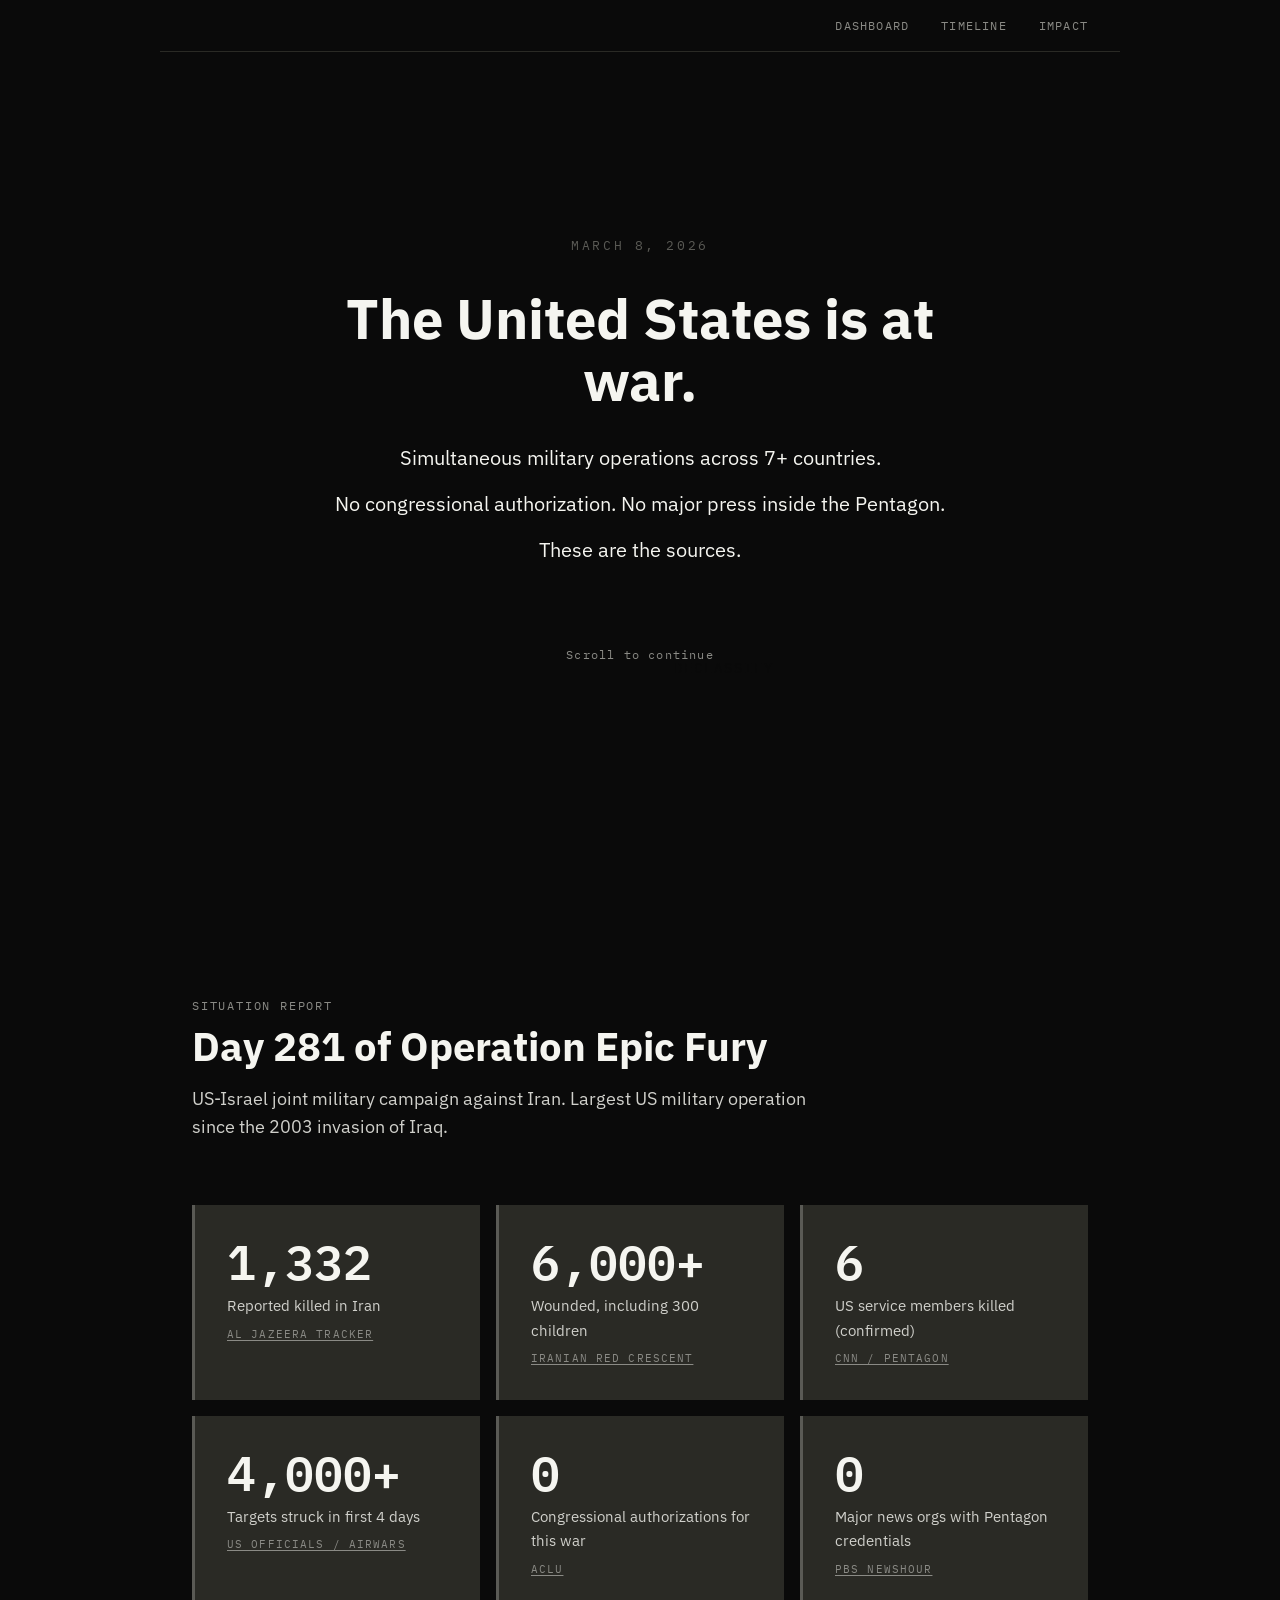
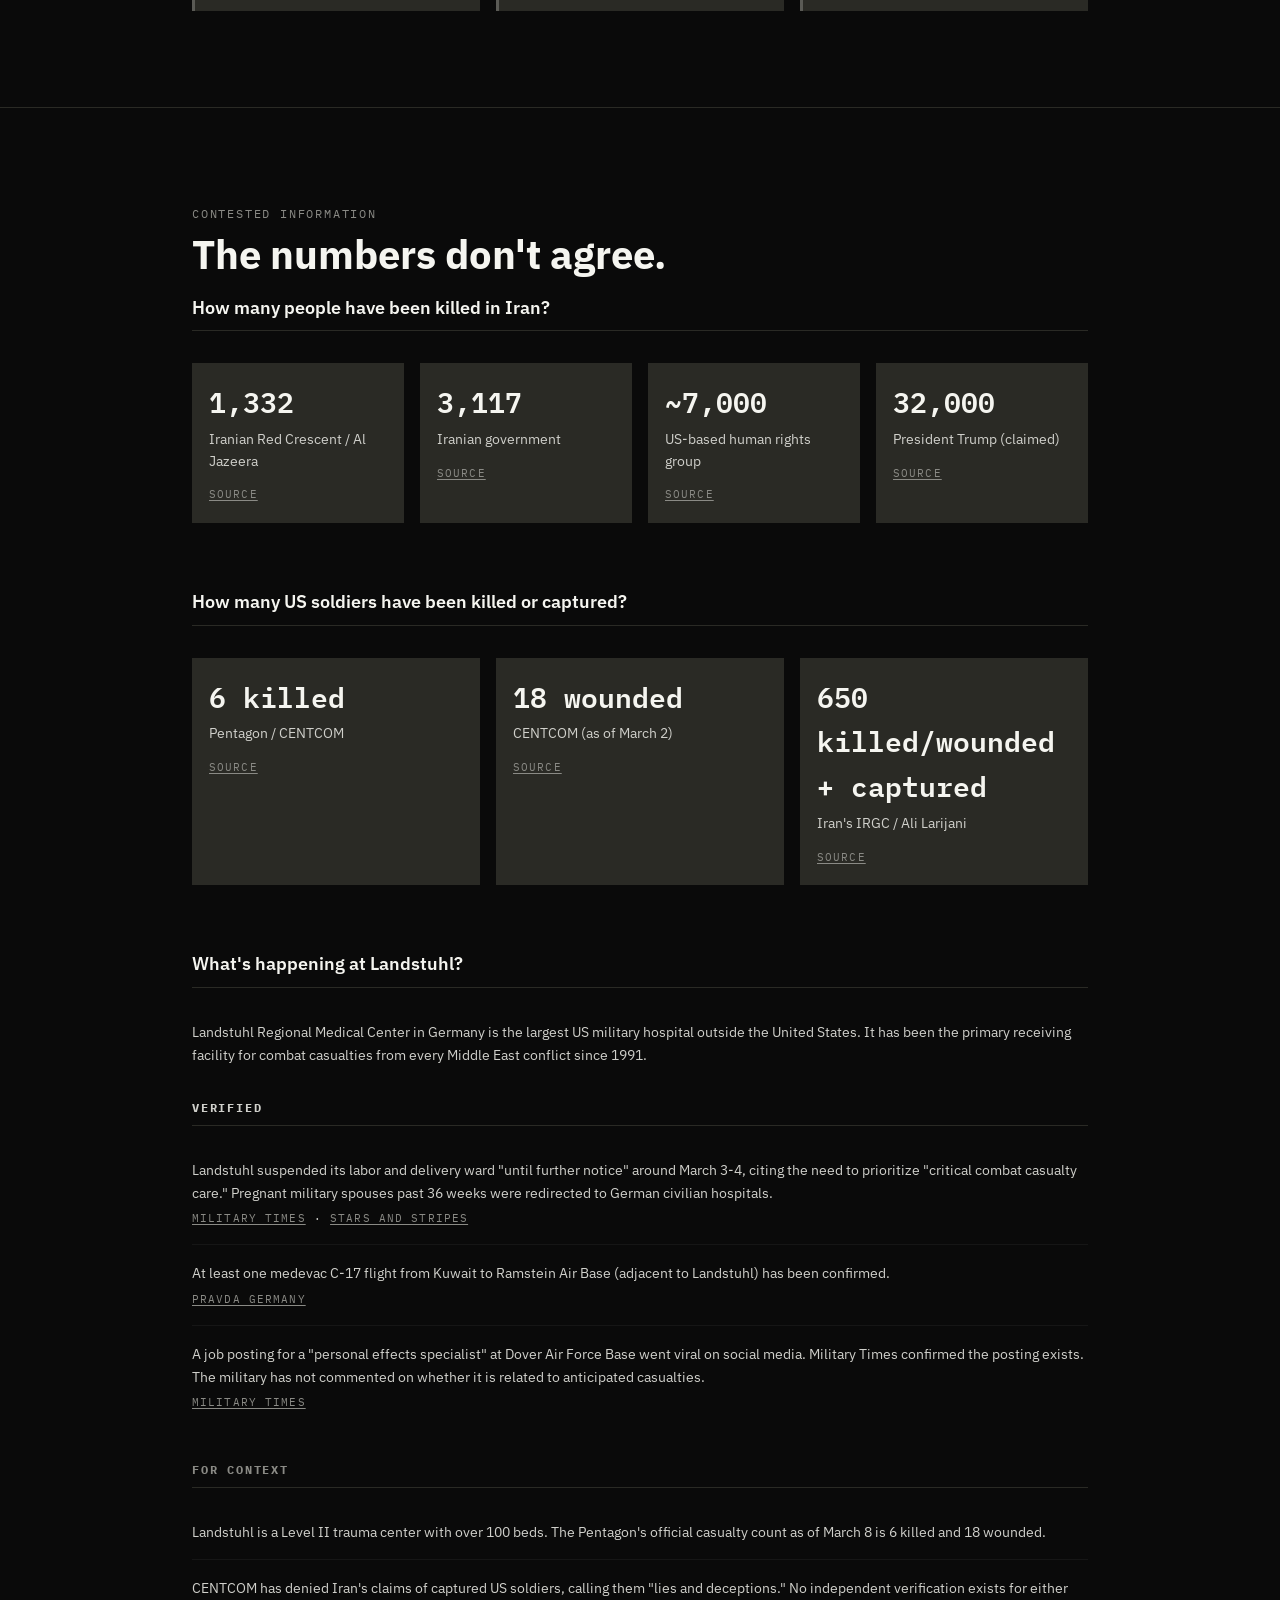
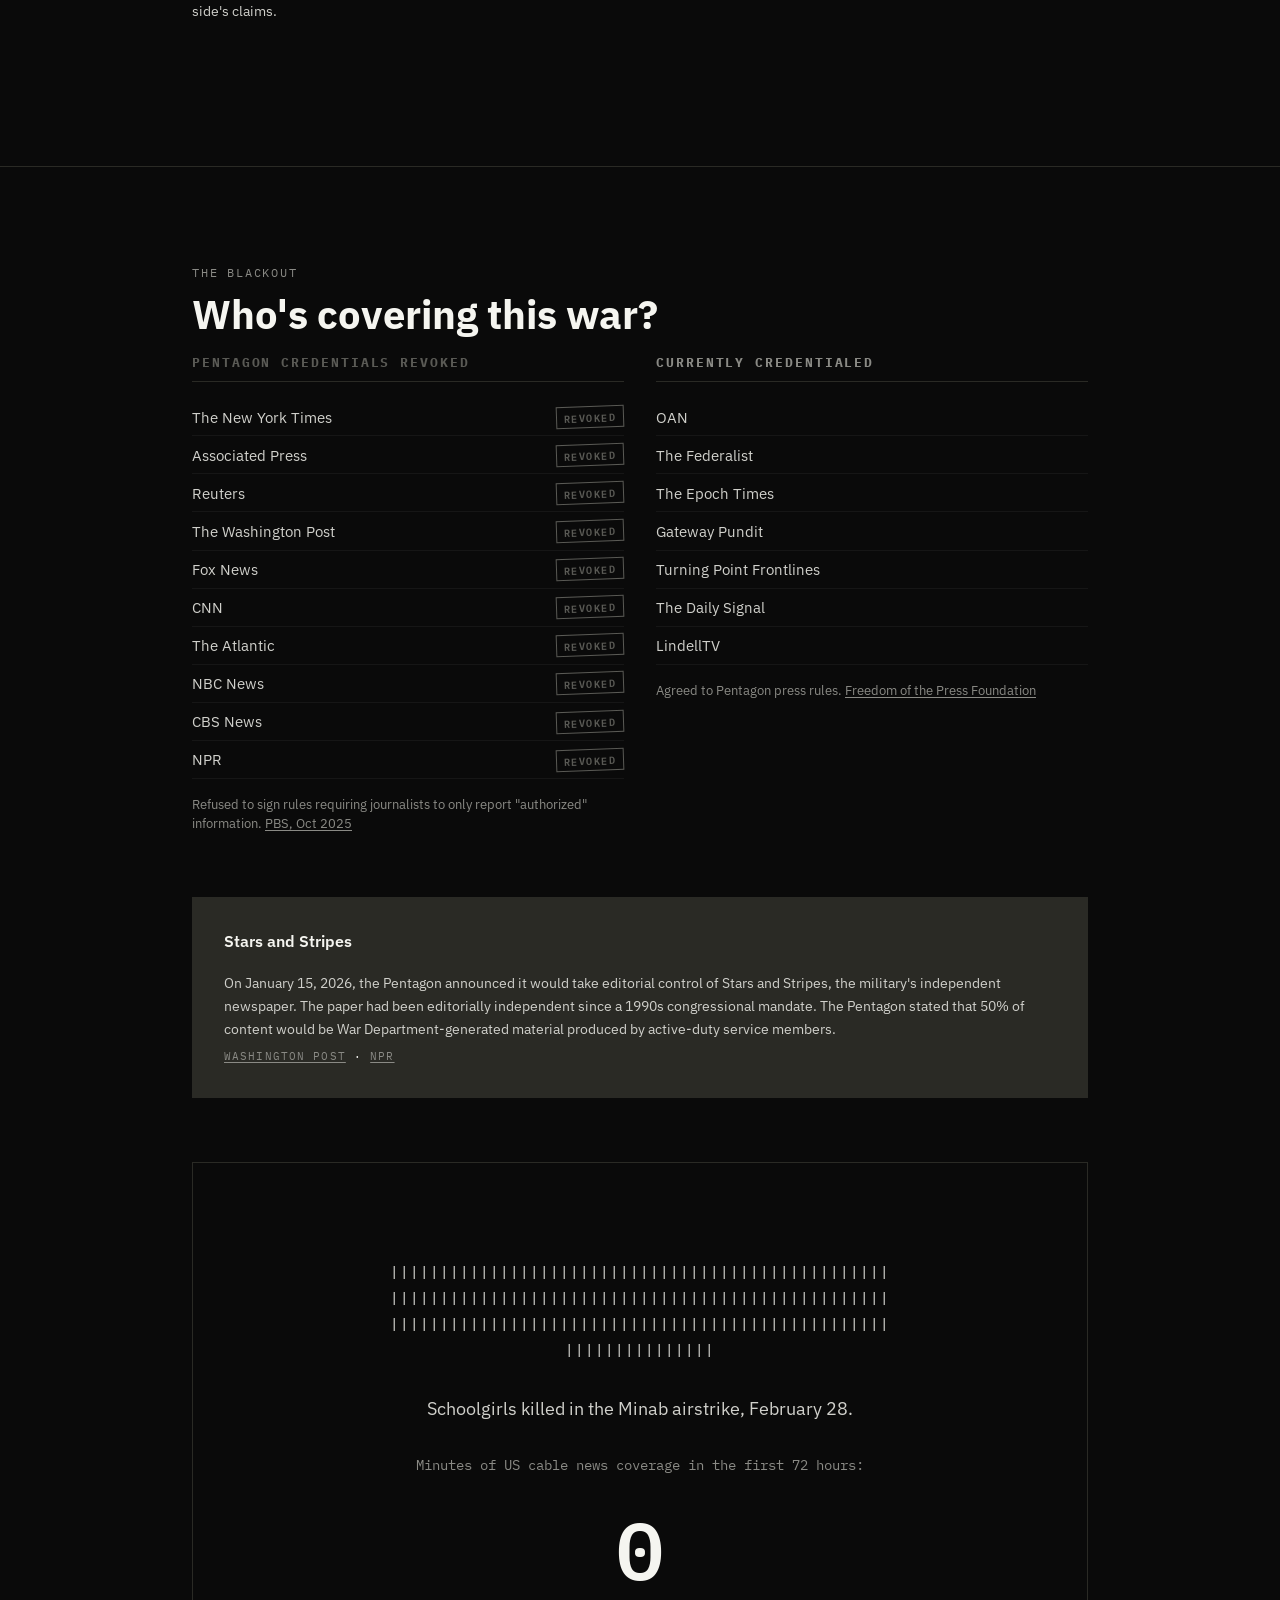
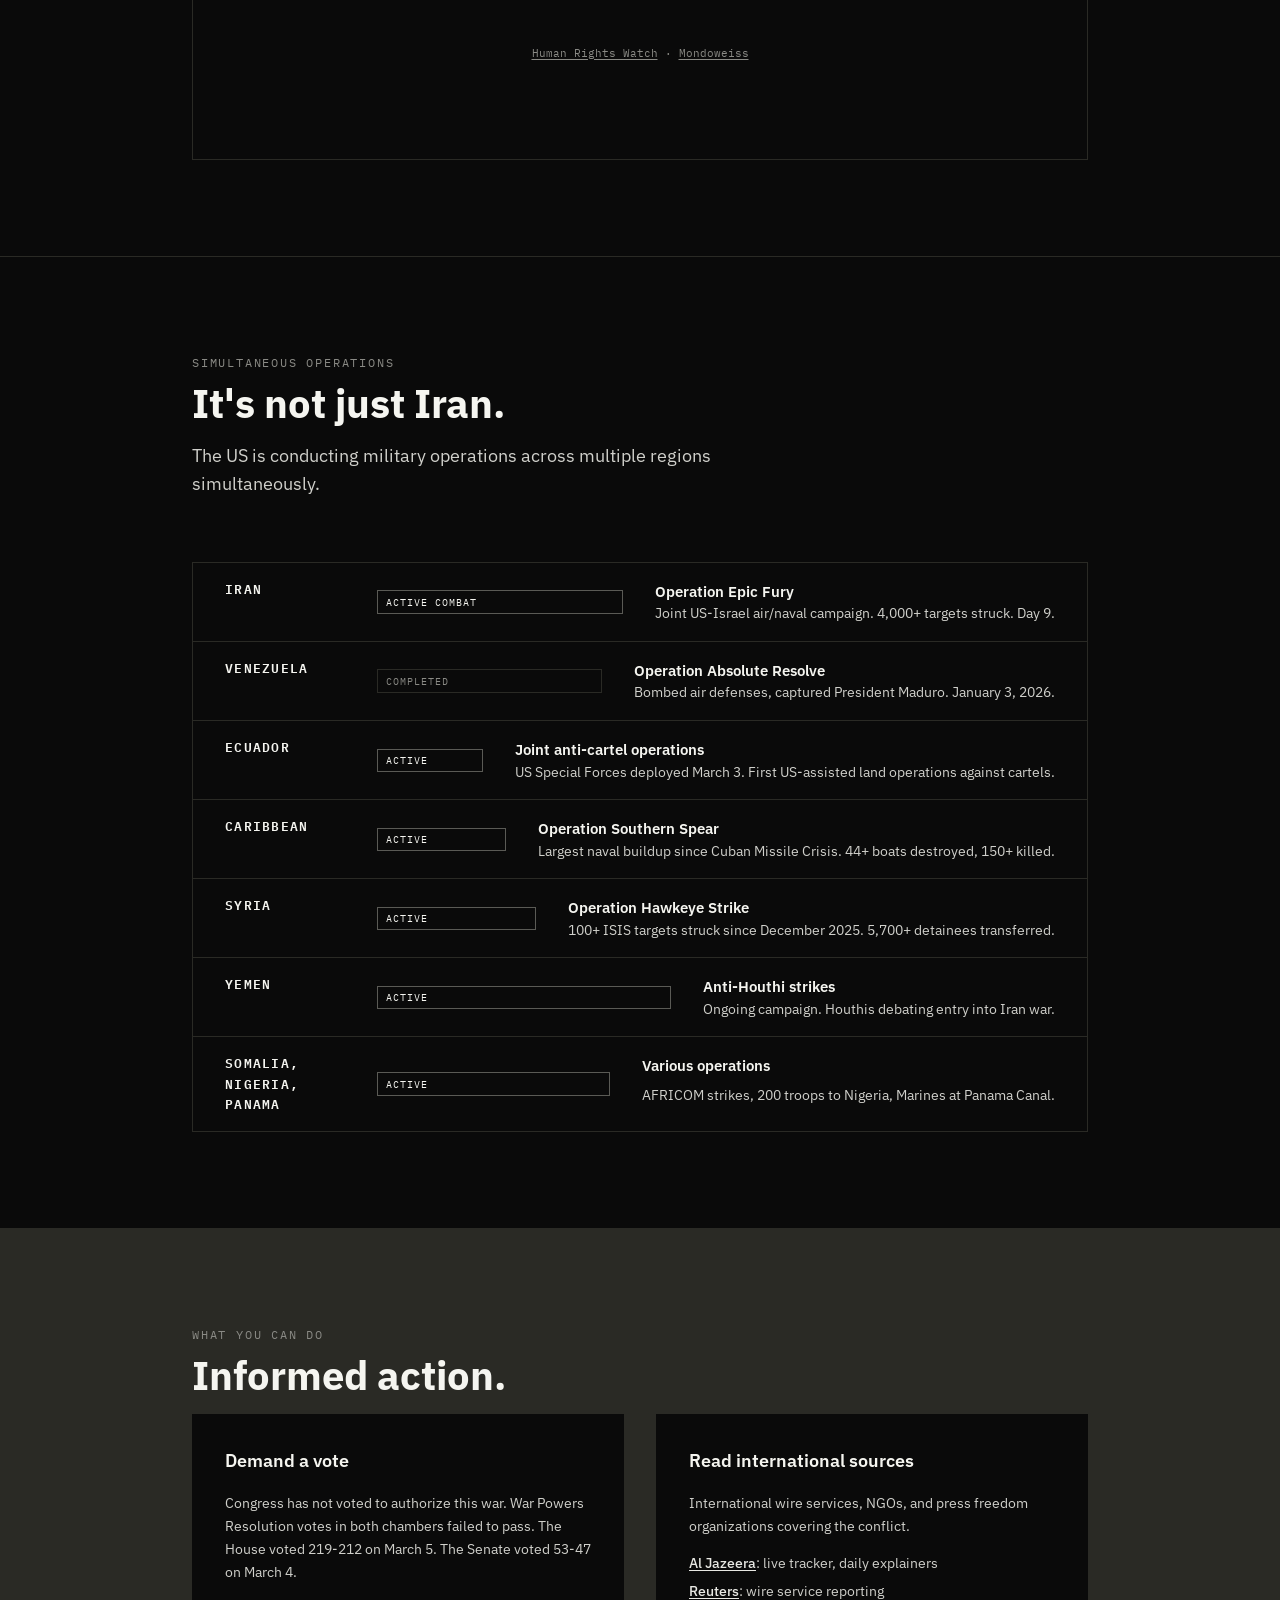
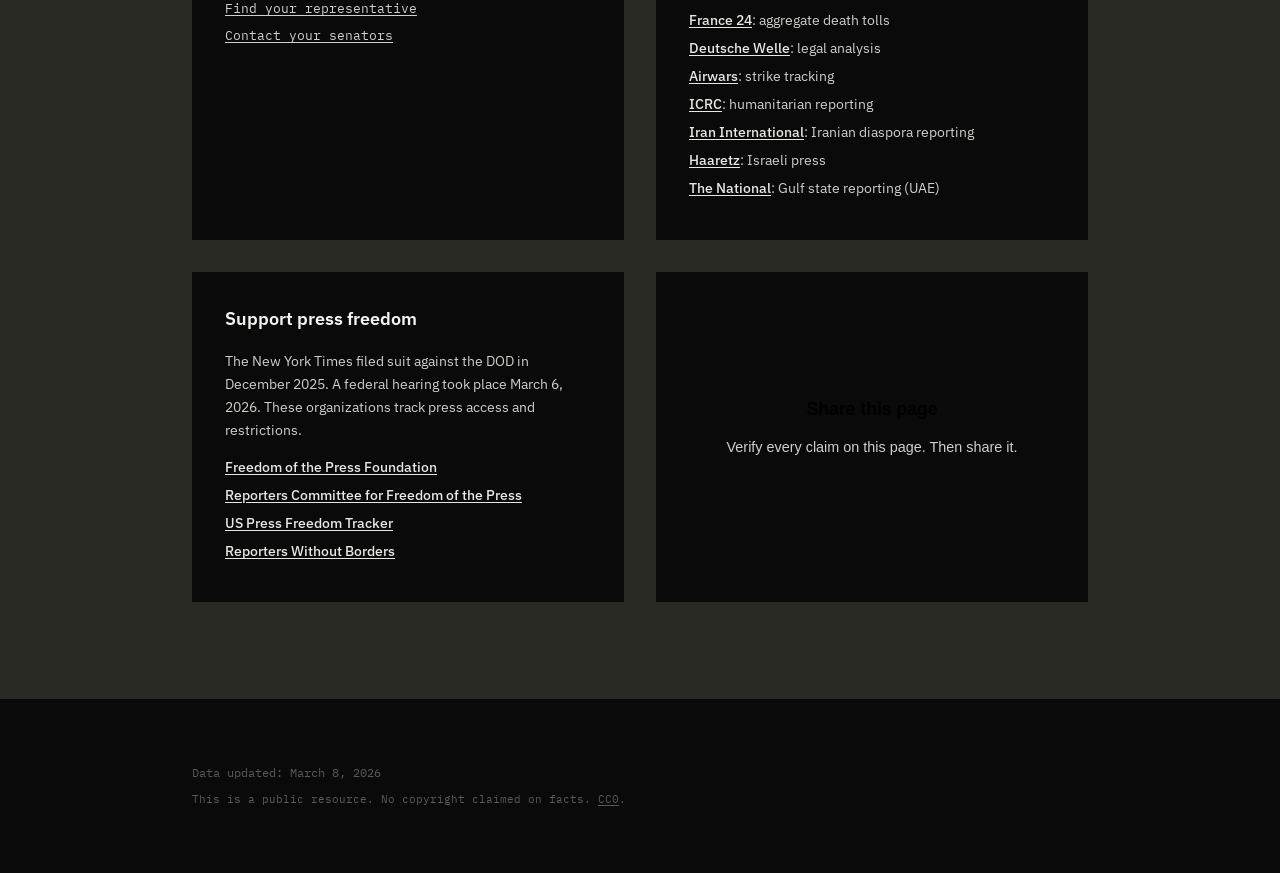
==== commit db26b98b: "SEO: keyword-rich titles, canonical URLs, structured data, sitemap Rewrote title tags with target ke" ====
--- a/index.html
+++ b/index.html
@@ -3,17 +3,31 @@
 <head>
   <meta charset="UTF-8">
   <meta name="viewport" content="width=device-width, initial-scale=1.0">
-  <title>Broadcast</title>
+  <title>Declassify: Sourced Reporting on the 2026 Iran War</title>
   <meta name="description" content="Sourced, verified reporting on the 2026 Iran war and US military operations worldwide. Every claim cited. International and domestic sources.">
-  <meta property="og:title" content="Broadcast">
+  <link rel="canonical" href="https://declassify.news/">
+  <meta property="og:title" content="Declassify: Sourced Reporting on the 2026 Iran War">
   <meta property="og:description" content="Sourced, verified reporting on the 2026 Iran war and US military operations. Every claim cited. International and domestic sources.">
   <meta property="og:type" content="website">
-  <meta property="og:image" content="https://broadcast-mocha.vercel.app/og.png">
+  <meta property="og:url" content="https://declassify.news/">
+  <meta property="og:site_name" content="Declassify">
+  <meta property="og:image" content="https://declassify.news/og.png">
   <meta property="og:image:width" content="1200">
   <meta property="og:image:height" content="630">
   <meta name="twitter:card" content="summary_large_image">
-  <meta name="twitter:image" content="https://broadcast-mocha.vercel.app/og.png">
+  <meta name="twitter:title" content="Declassify: Sourced Reporting on the 2026 Iran War">
+  <meta name="twitter:description" content="Sourced, verified reporting on the 2026 Iran war and US military operations. Every claim cited.">
+  <meta name="twitter:image" content="https://declassify.news/og.png">
   <link rel="icon" href="/favicon.svg" type="image/svg+xml">
+  <script type="application/ld+json">
+  {
+    "@context": "https://schema.org",
+    "@type": "WebSite",
+    "name": "Declassify",
+    "url": "https://declassify.news",
+    "description": "Sourced, verified reporting on the 2026 Iran war and US military operations worldwide."
+  }
+  </script>
   <link rel="preconnect" href="https://fonts.googleapis.com">
   <link rel="preconnect" href="https://fonts.gstatic.com" crossorigin>
   <link href="https://fonts.googleapis.com/css2?family=IBM+Plex+Mono:wght@400;600&family=IBM+Plex+Sans:wght@400;500;600;700&display=swap" rel="stylesheet">
@@ -22,7 +36,7 @@
 <body>
 
   <nav class="site-nav hero-nav" id="site-nav">
-    <a href="/" class="nav-brand">Broadcast</a>
+    <a href="/" class="nav-brand"></a>
     <div class="nav-links">
       <a href="/" class="nav-active">Dashboard</a>
       <a href="/timeline.html">Timeline</a>
@@ -354,10 +368,10 @@
               <li><a href="https://rsf.org/en" target="_blank" rel="noopener">Reporters Without Borders</a></li>
             </ul>
           </div>
-          <div class="action-card">
+          <button class="action-card share-card" onclick="if(navigator.share){navigator.share({title:'Declassify',text:'Sourced reporting on the 2026 Iran war.',url:'https://declassify.news'})}else{navigator.clipboard.writeText('https://declassify.news').then(()=>{this.querySelector('p').textContent='Link copied.'})}">
             <h3>Share this page</h3>
             <p>Verify every claim on this page. Then share it.</p>
-          </div>
+          </button>
         </div>
       </div>
     </section>
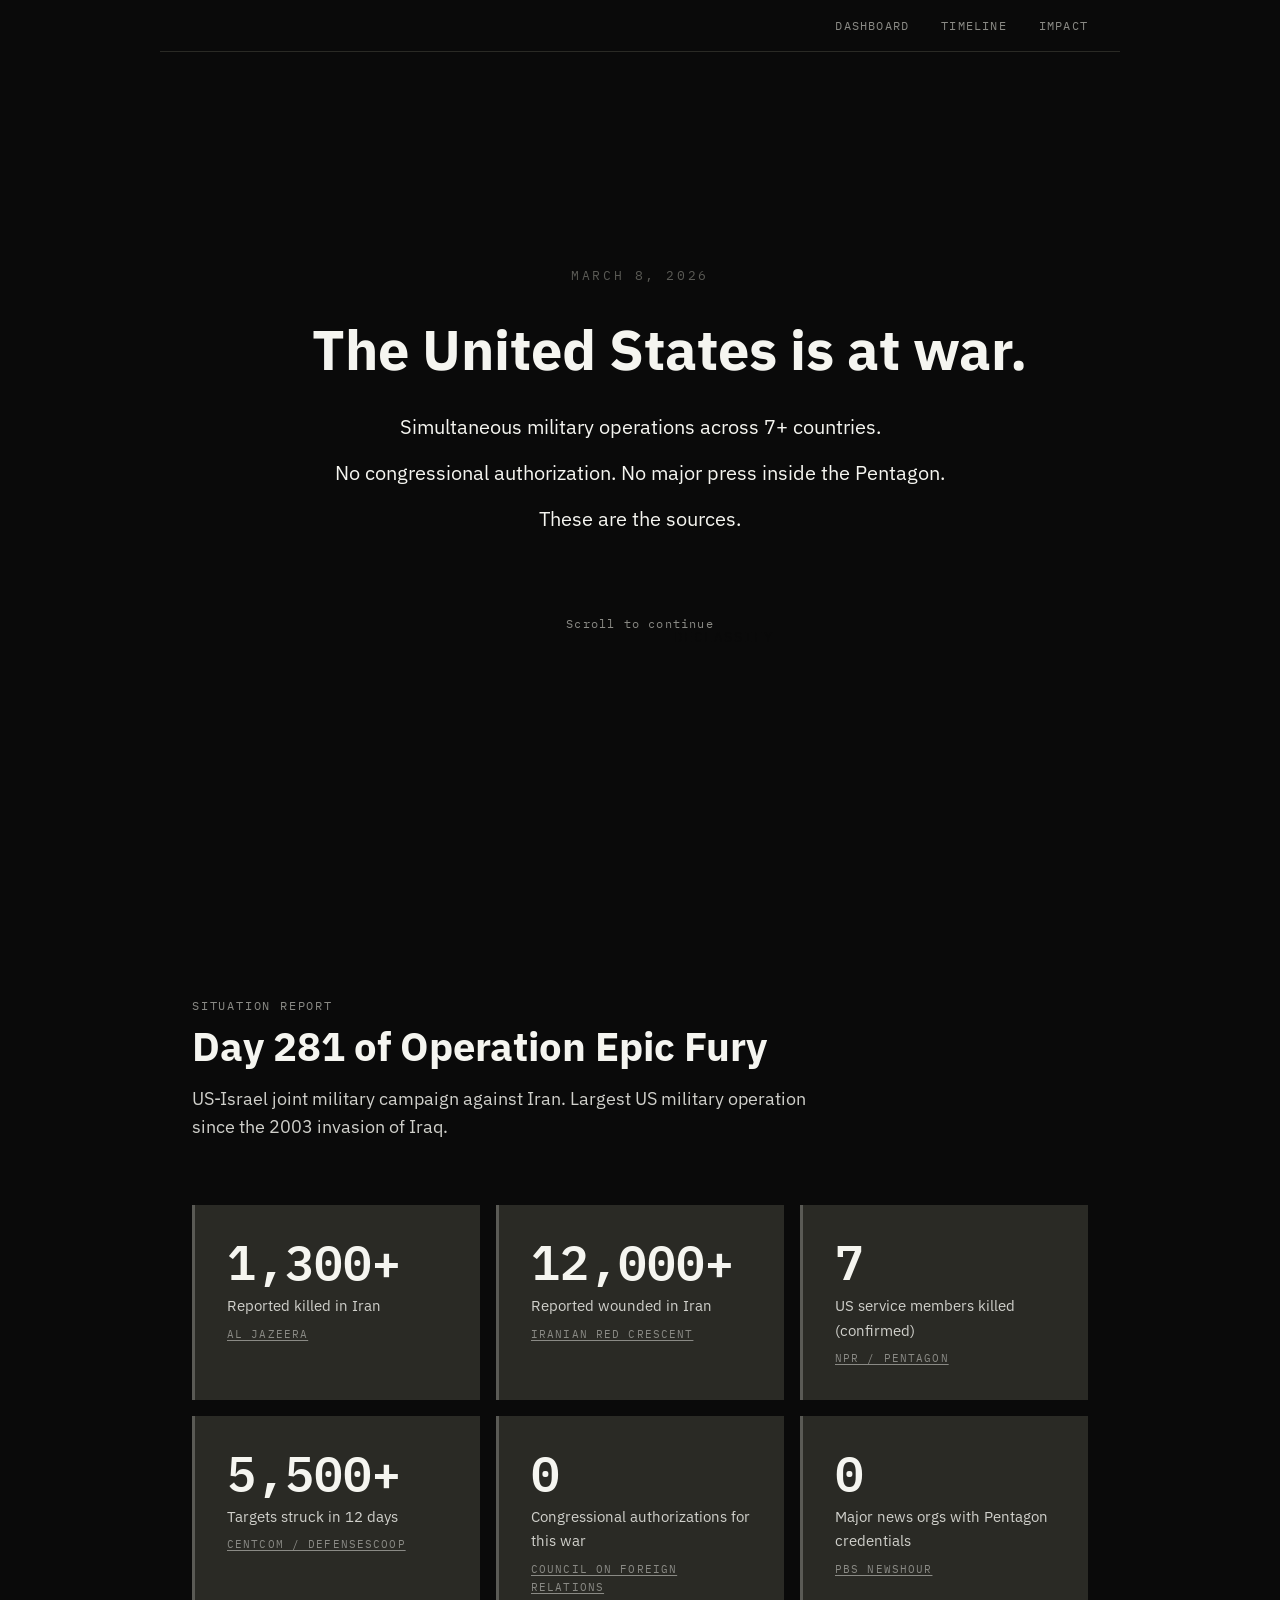
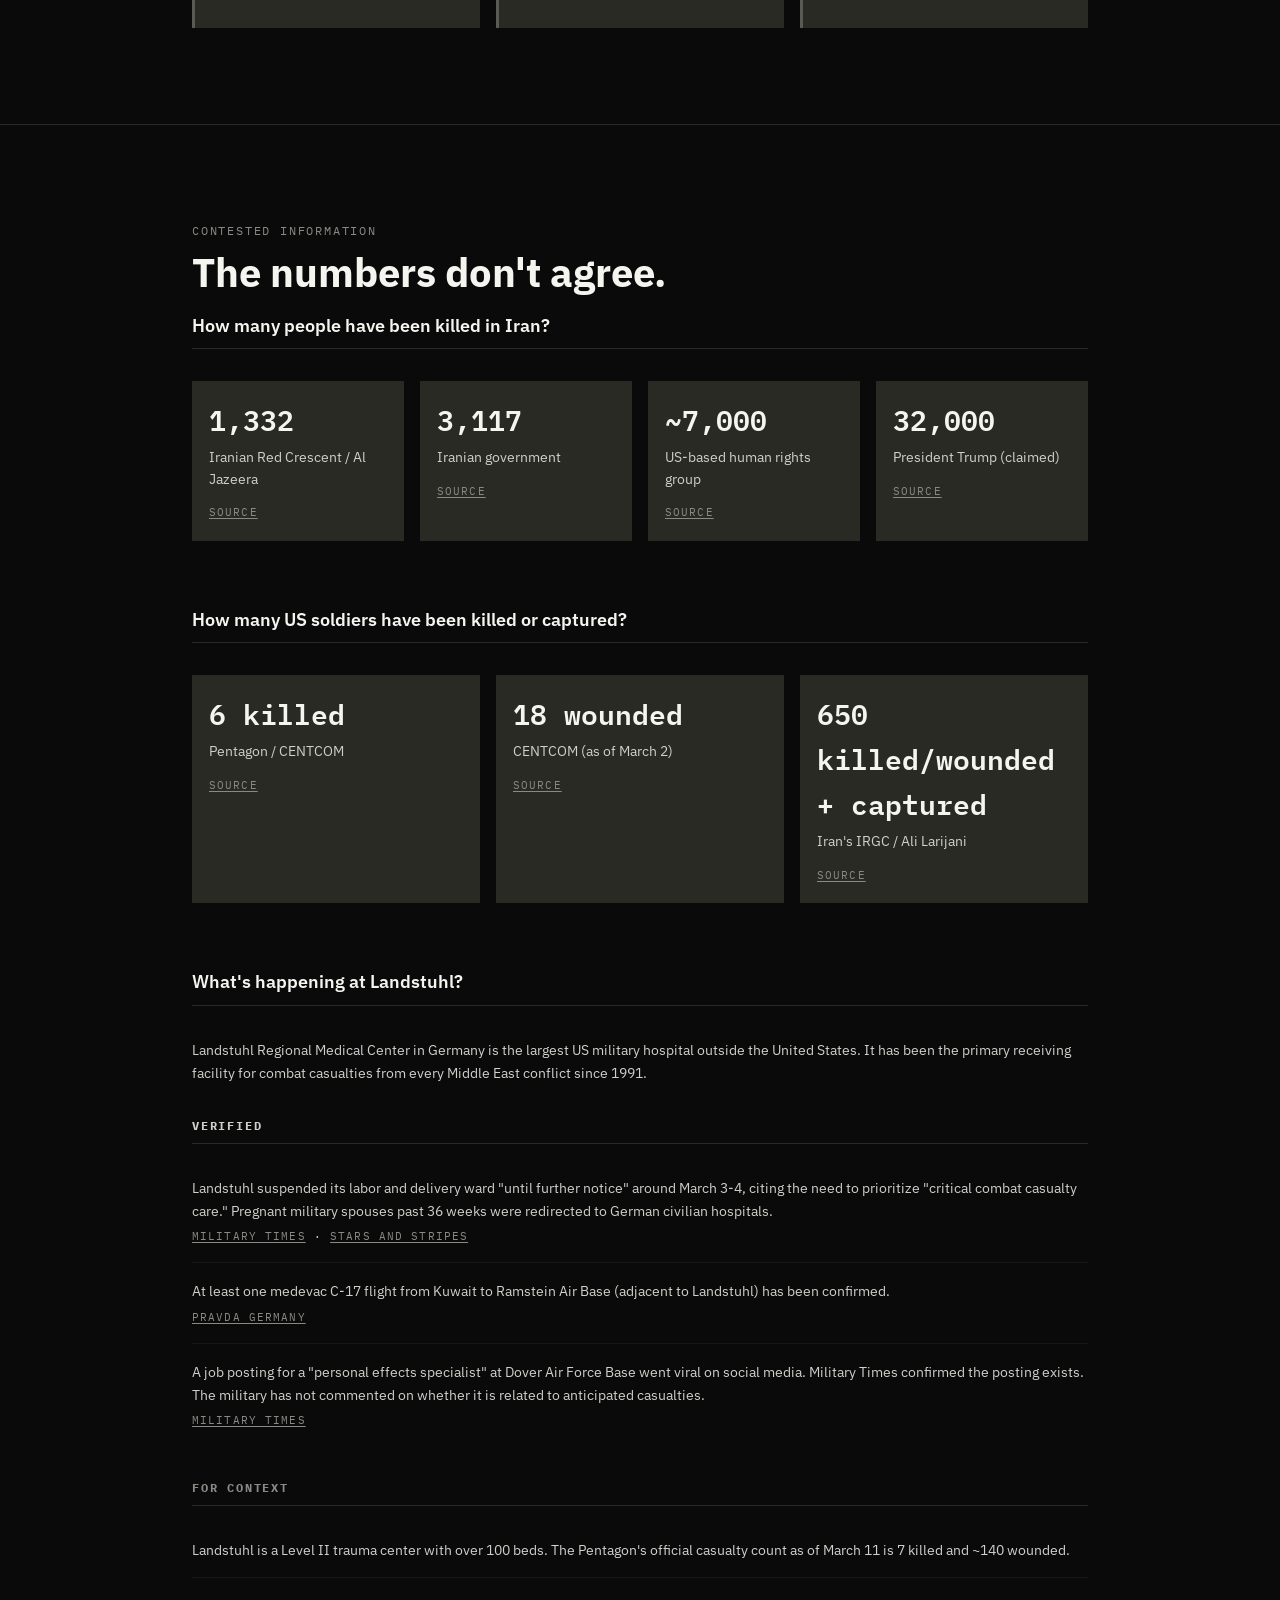
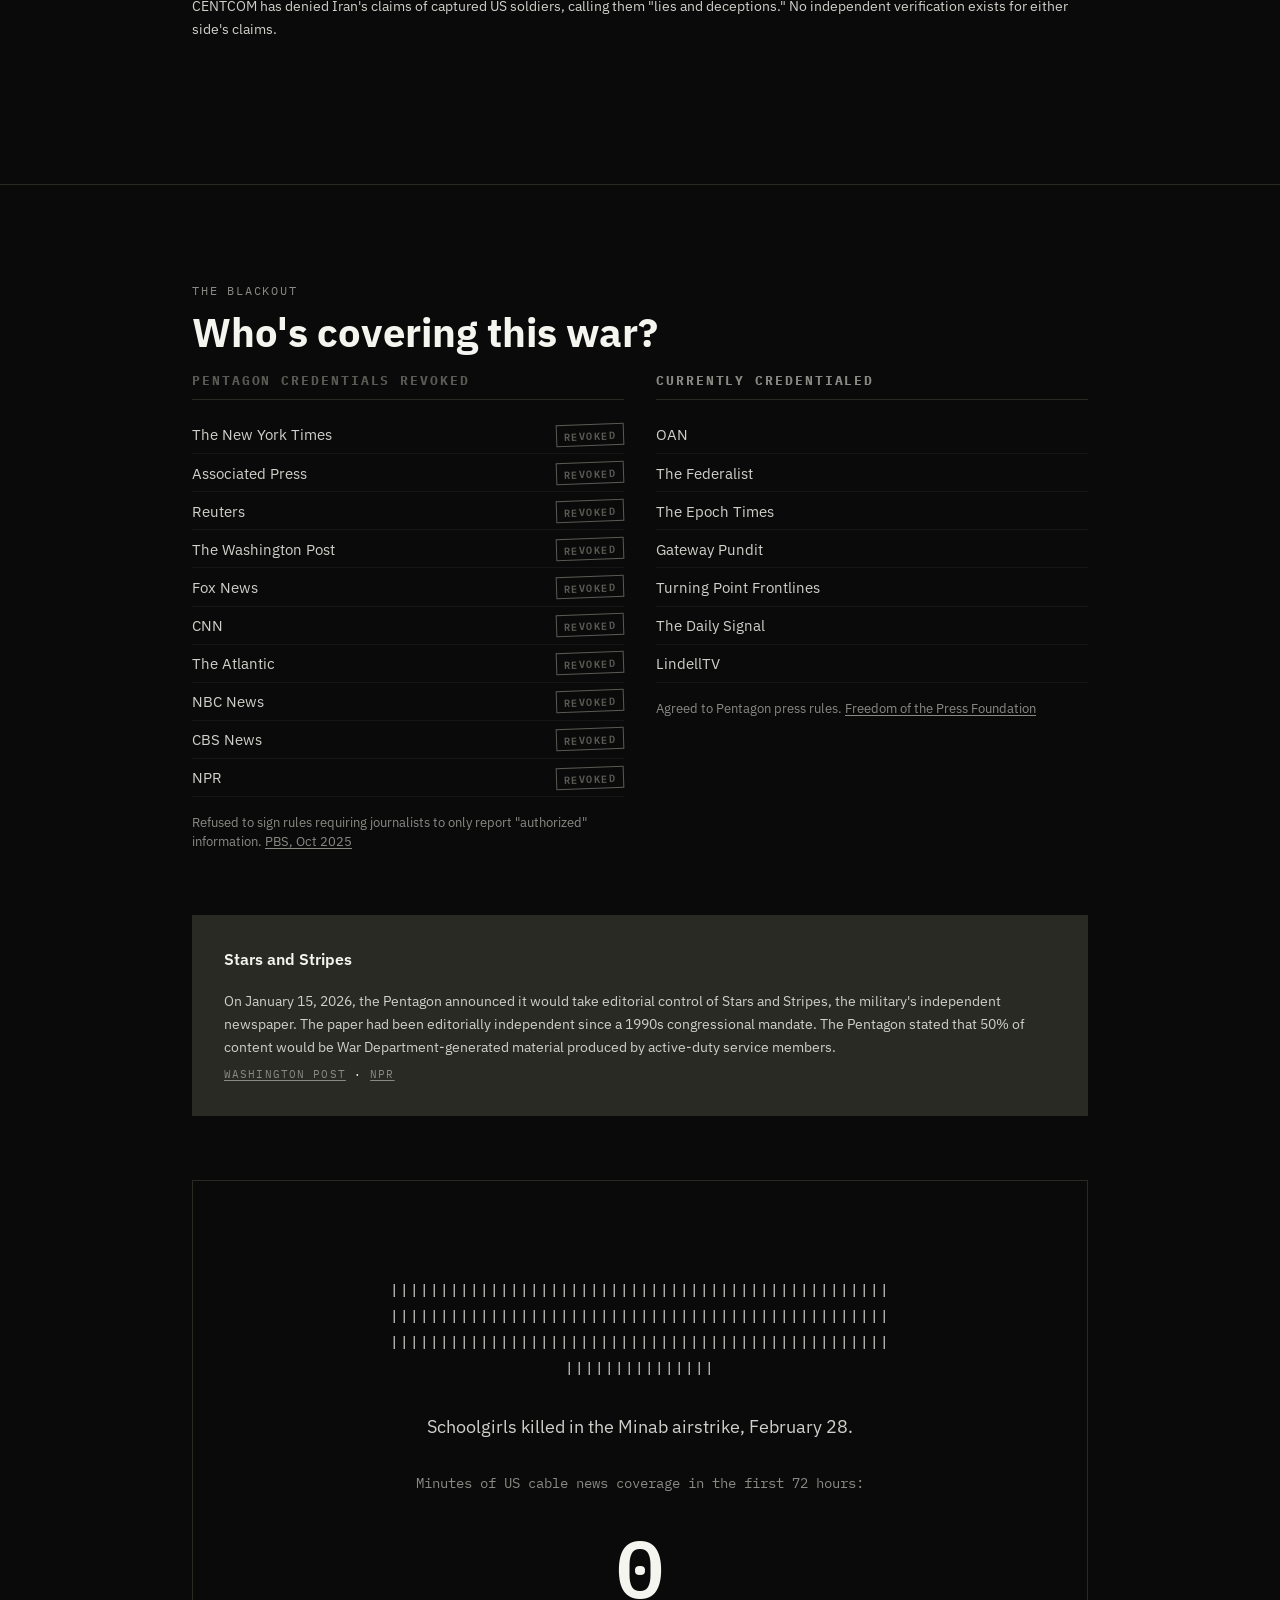
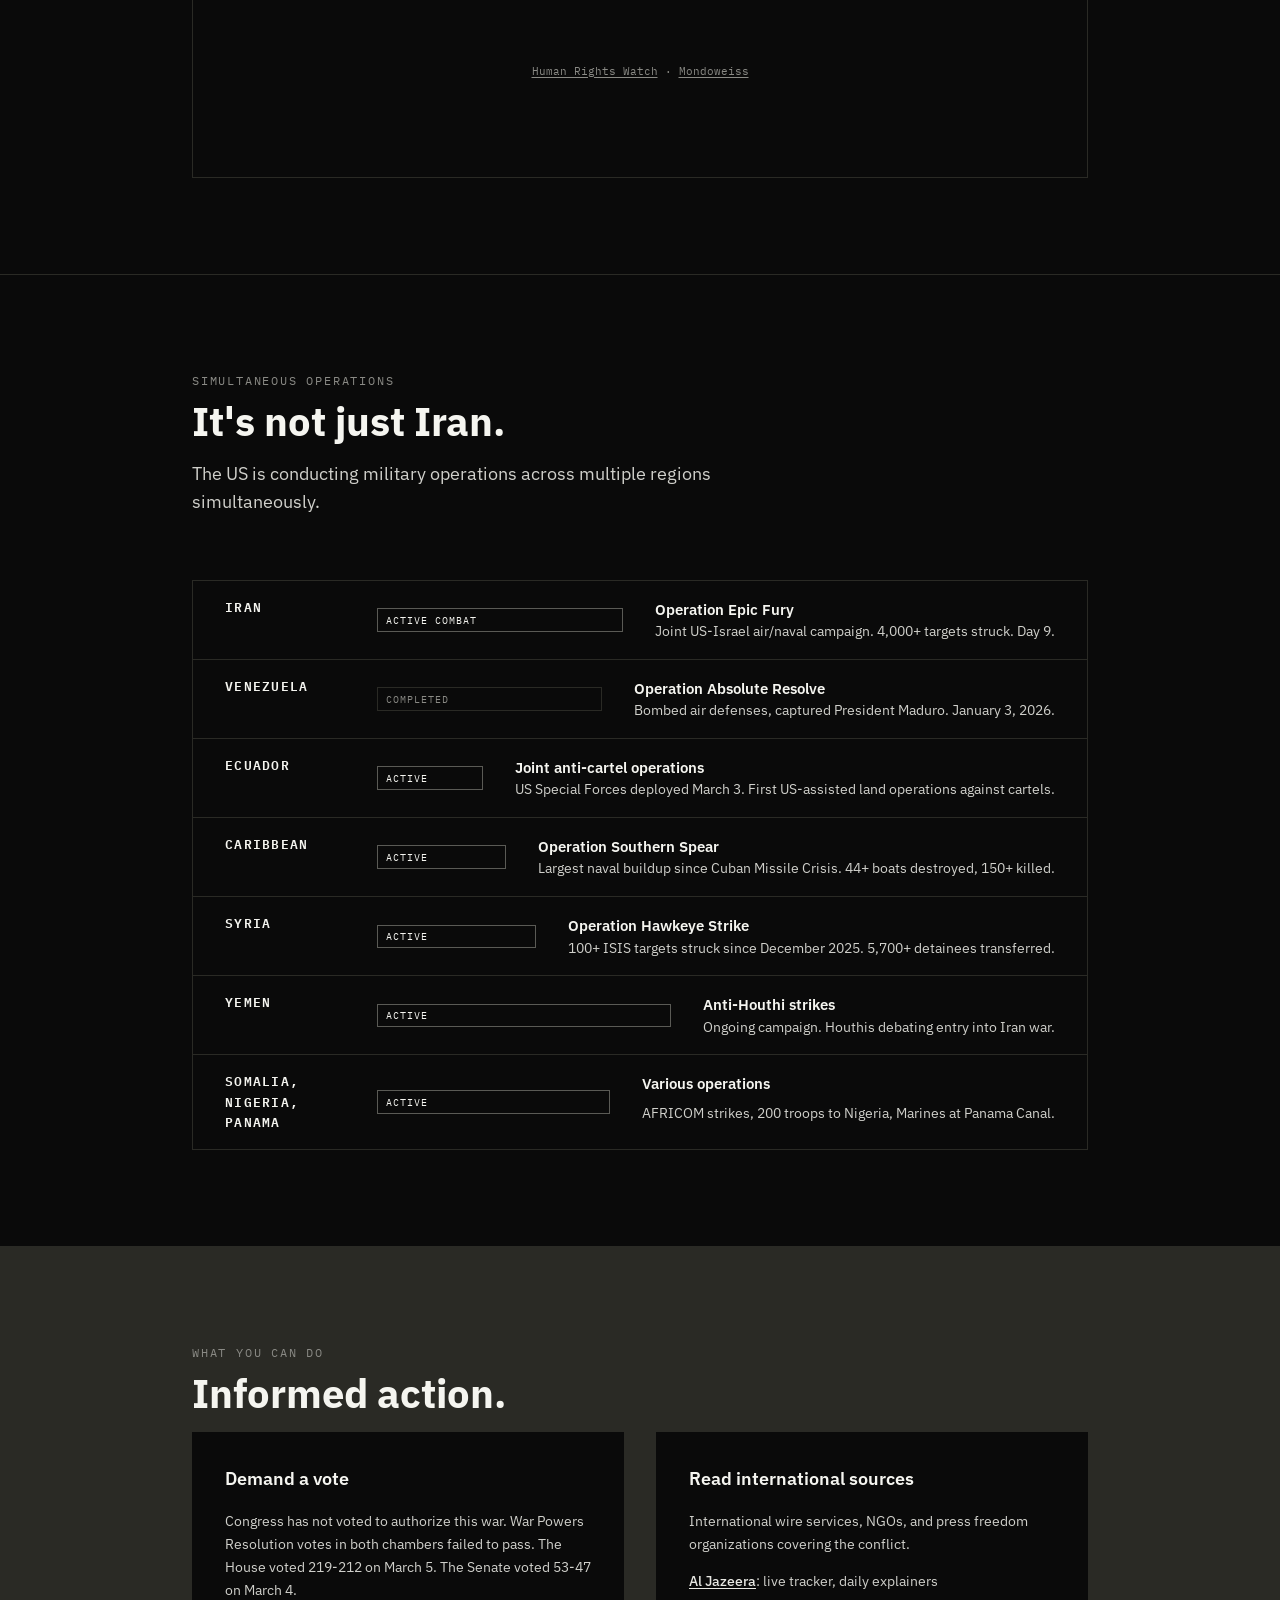
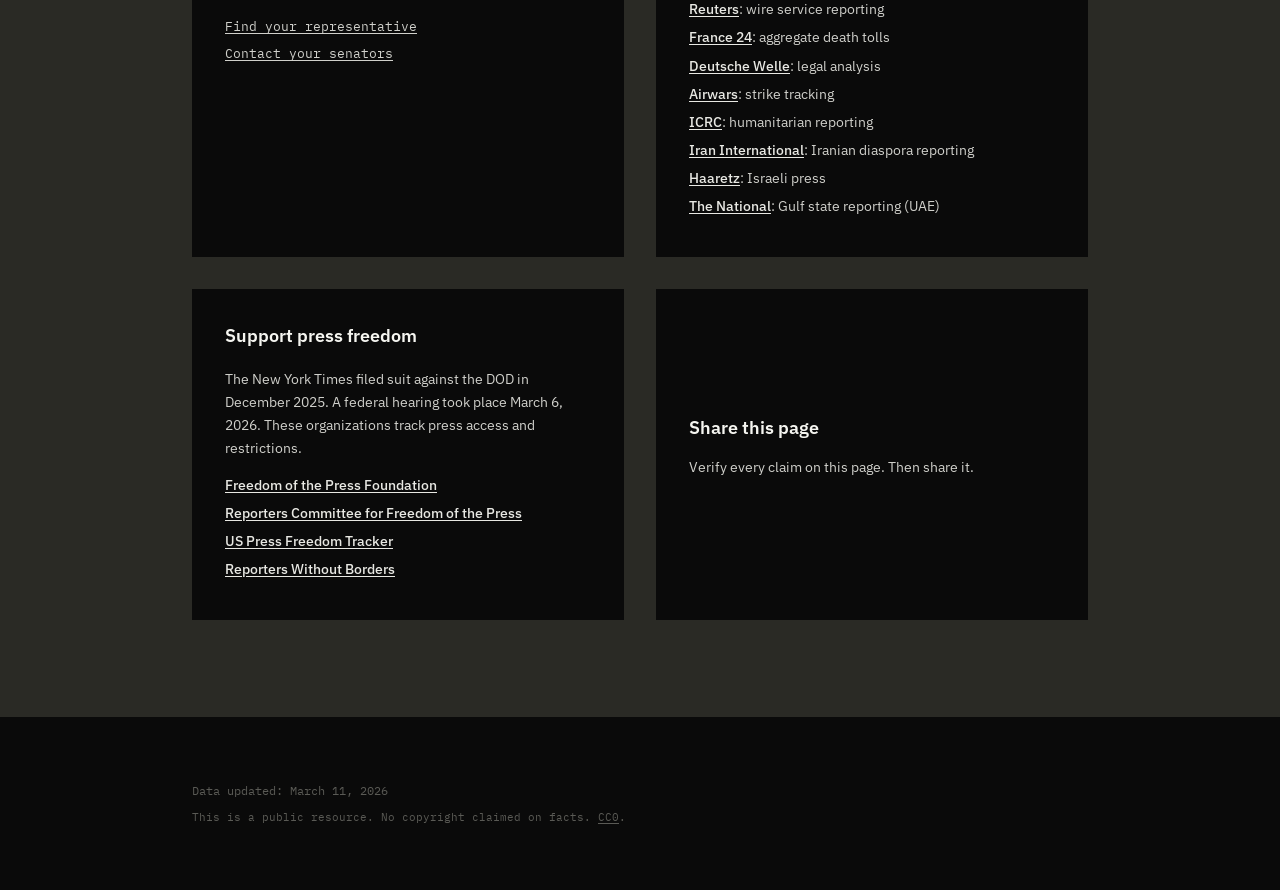
==== commit 76f918bb: "Daily update: March 11, 2026 (Day 12) Casualties: killed 1,255 -> 1,300+ (AJ liveblog), targets 5,00" ====
--- a/index.html
+++ b/index.html
@@ -200,7 +200,7 @@
           <div class="open-questions">
             <h4 class="questions-heading">For context</h4>
             <ul class="facts-list">
-              <li>Landstuhl is a Level II trauma center with over 100 beds. The Pentagon's official casualty count as of March 8 is 6 killed and 18 wounded.</li>
+              <li>Landstuhl is a Level II trauma center with over 100 beds. The Pentagon's official casualty count as of March 11 is 7 killed and ~140 wounded.</li>
               <li>CENTCOM has denied Iran's claims of captured US soldiers, calling them "lies and deceptions." No independent verification exists for either side's claims.</li>
             </ul>
           </div>
@@ -347,7 +347,7 @@
             <h3>Read international sources</h3>
             <p>International wire services, NGOs, and press freedom organizations covering the conflict.</p>
             <ul class="action-sources">
-              <li><a href="https://www.aljazeera.com/tag/iran/" target="_blank" rel="noopener">Al Jazeera</a>: live tracker, daily explainers</li>
+              <li><a href="https://www.aljazeera.com/where/iran/" target="_blank" rel="noopener">Al Jazeera</a>: live tracker, daily explainers</li>
               <li><a href="https://www.reuters.com/" target="_blank" rel="noopener">Reuters</a>: wire service reporting</li>
               <li><a href="https://www.france24.com/en/" target="_blank" rel="noopener">France 24</a>: aggregate death tolls</li>
               <li><a href="https://www.dw.com/en/" target="_blank" rel="noopener">Deutsche Welle</a>: legal analysis</li>
@@ -379,7 +379,7 @@
     <!-- FOOTER -->
     <footer class="site-footer">
       <div class="section-inner">
-        <div class="footer-updated">Data updated: March 8, 2026</div>
+        <div class="footer-updated">Data updated: March 11, 2026</div>
         <div class="footer-license">
           This is a public resource. No copyright claimed on facts. <a href="https://creativecommons.org/publicdomain/zero/1.0/" target="_blank" rel="noopener">CC0</a>.
         </div>
--- a/style.css
+++ b/style.css
@@ -134,9 +134,10 @@
 }
 
 .hero-headline {
-  font-size: clamp(2rem, 6vw, 3.5rem);
+  font-size: clamp(1.6rem, 5.5vw, 3.5rem);
   font-weight: 700;
   line-height: 1.1;
+  white-space: nowrap;
   margin-bottom: var(--space-md);
 }
 
@@ -650,6 +651,14 @@
   border-color: var(--gray-600);
 }
 
+.share-card {
+  cursor: pointer;
+  font-family: inherit;
+  color: inherit;
+  text-align: left;
+  width: 100%;
+}
+
 .action-card h3 {
   font-size: 1.1rem;
   font-weight: 600;
@@ -733,6 +742,15 @@
   font-size: 0.9rem;
   color: var(--gray-200);
   line-height: 1.6;
+}
+
+.impact-subhead {
+  font-family: var(--font-mono);
+  font-size: 0.75rem;
+  text-transform: uppercase;
+  letter-spacing: 0.1em;
+  color: var(--gray-400);
+  margin-bottom: var(--space-sm);
 }
 
 .impact-list {
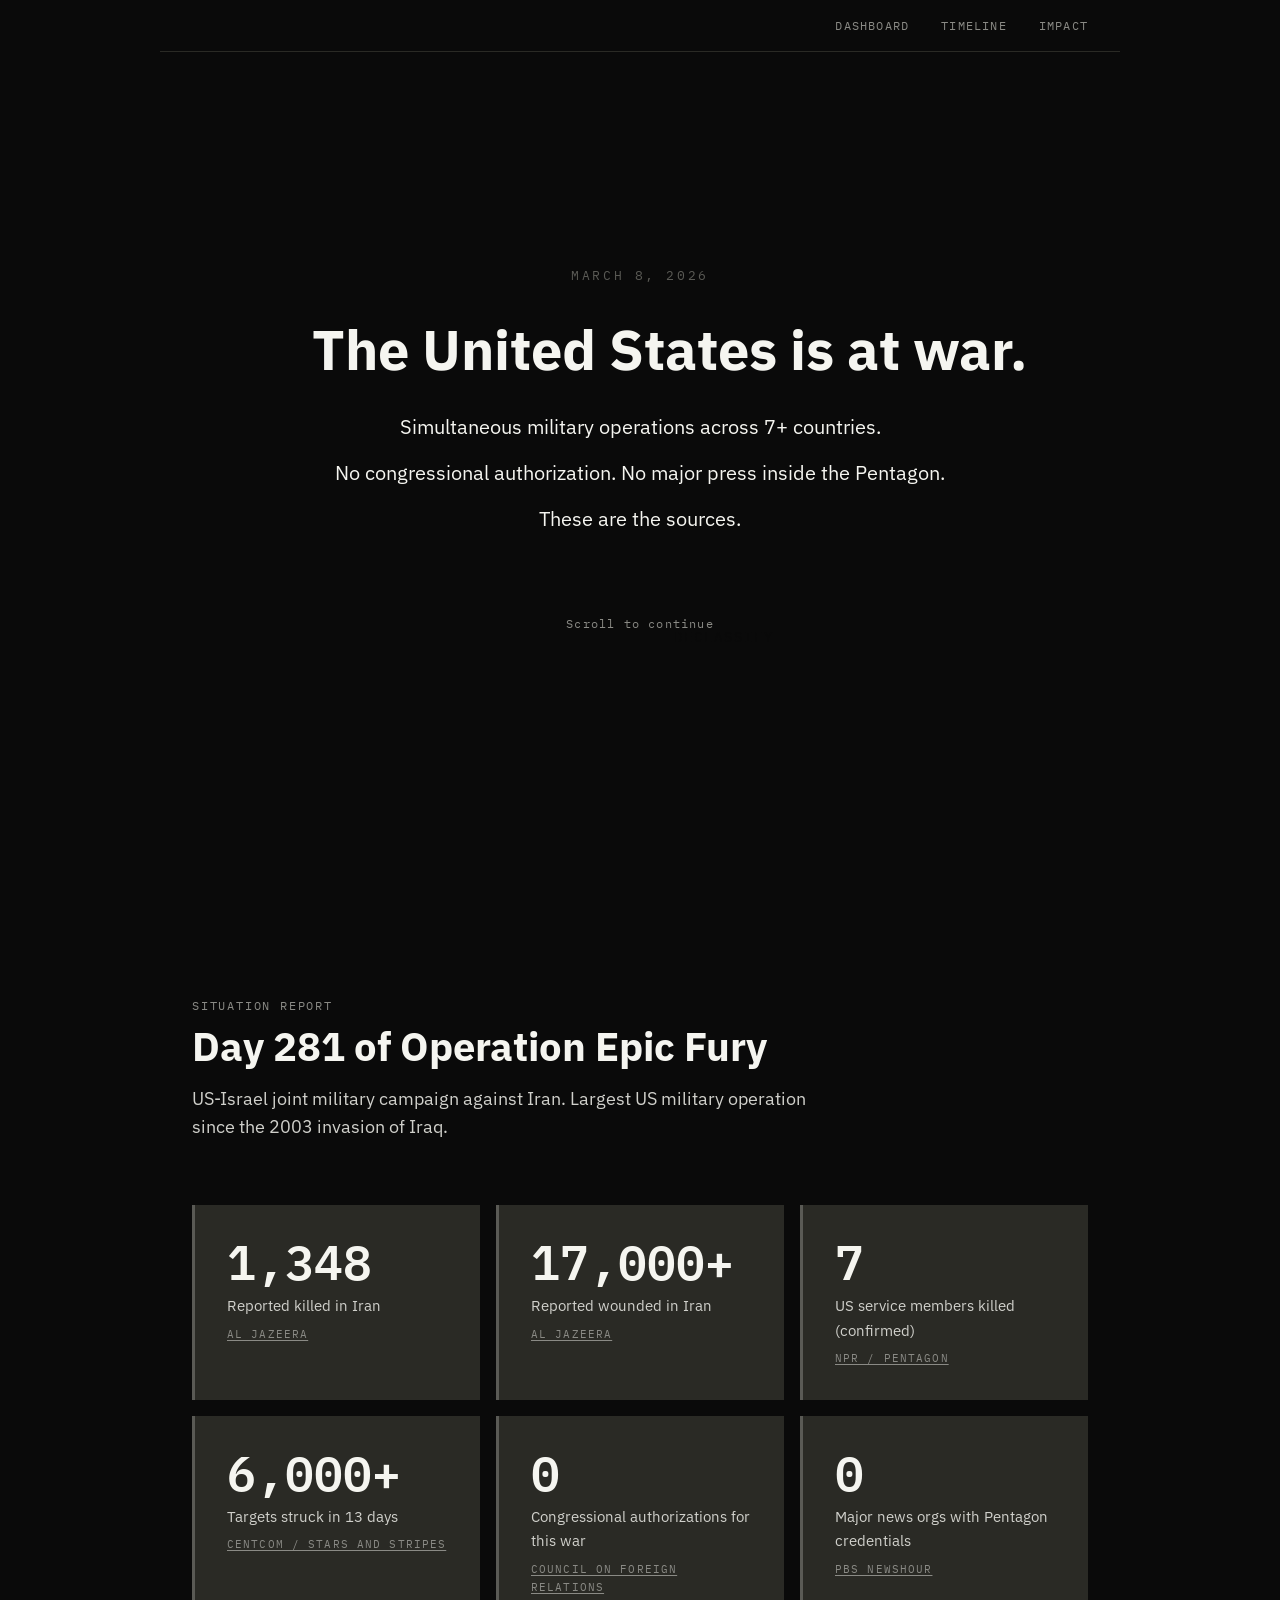
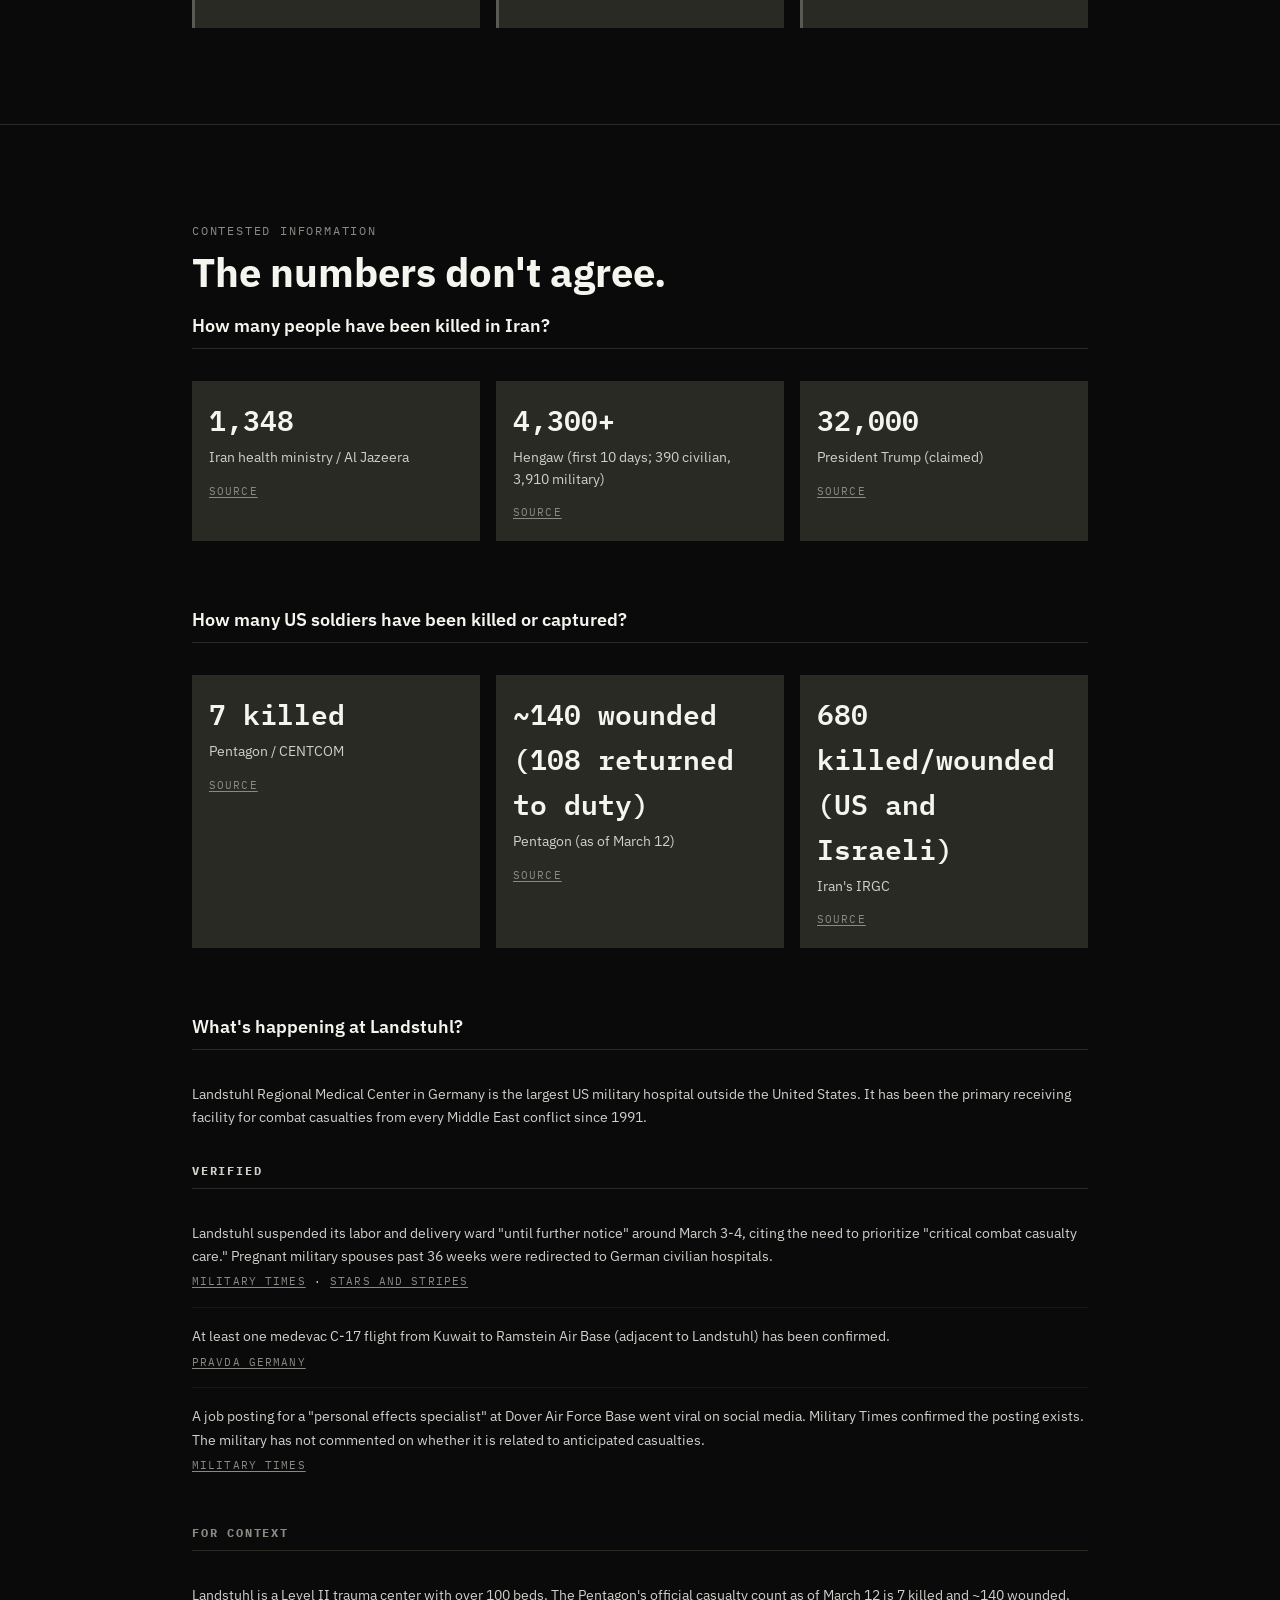
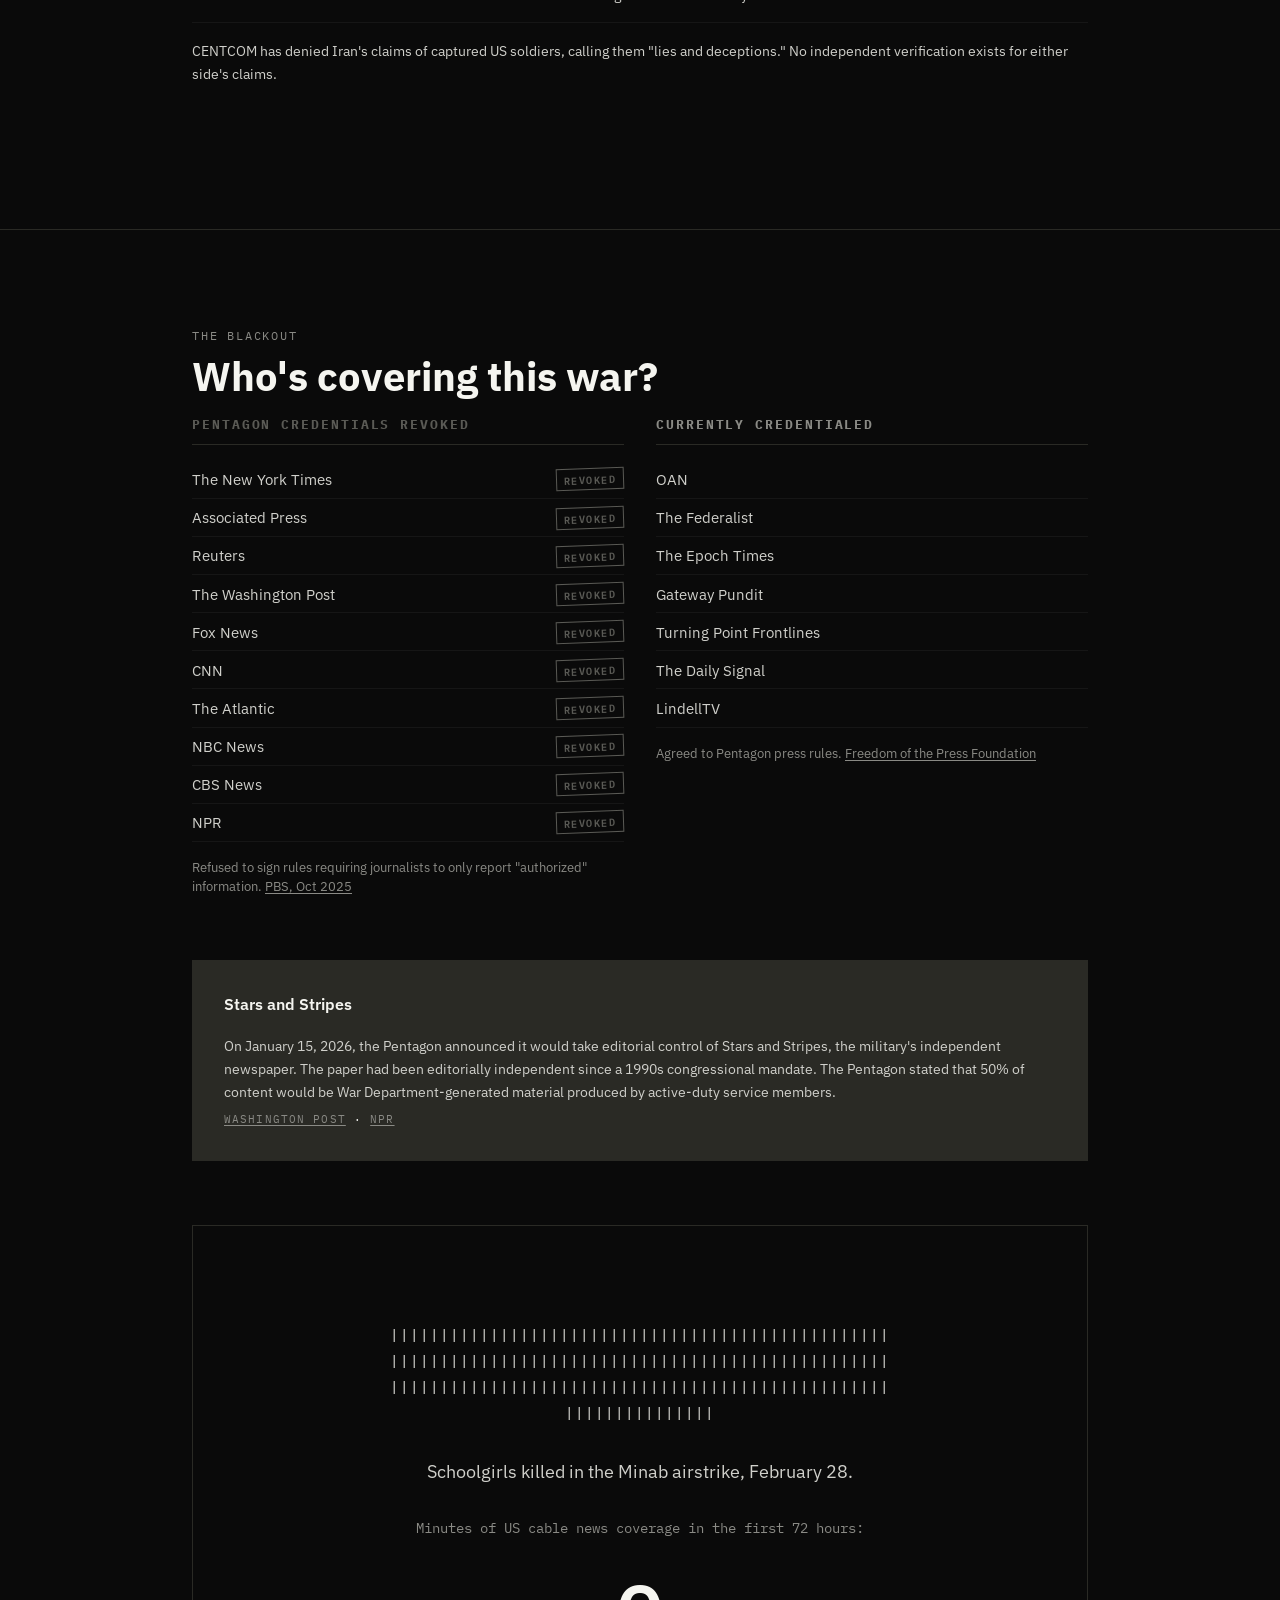
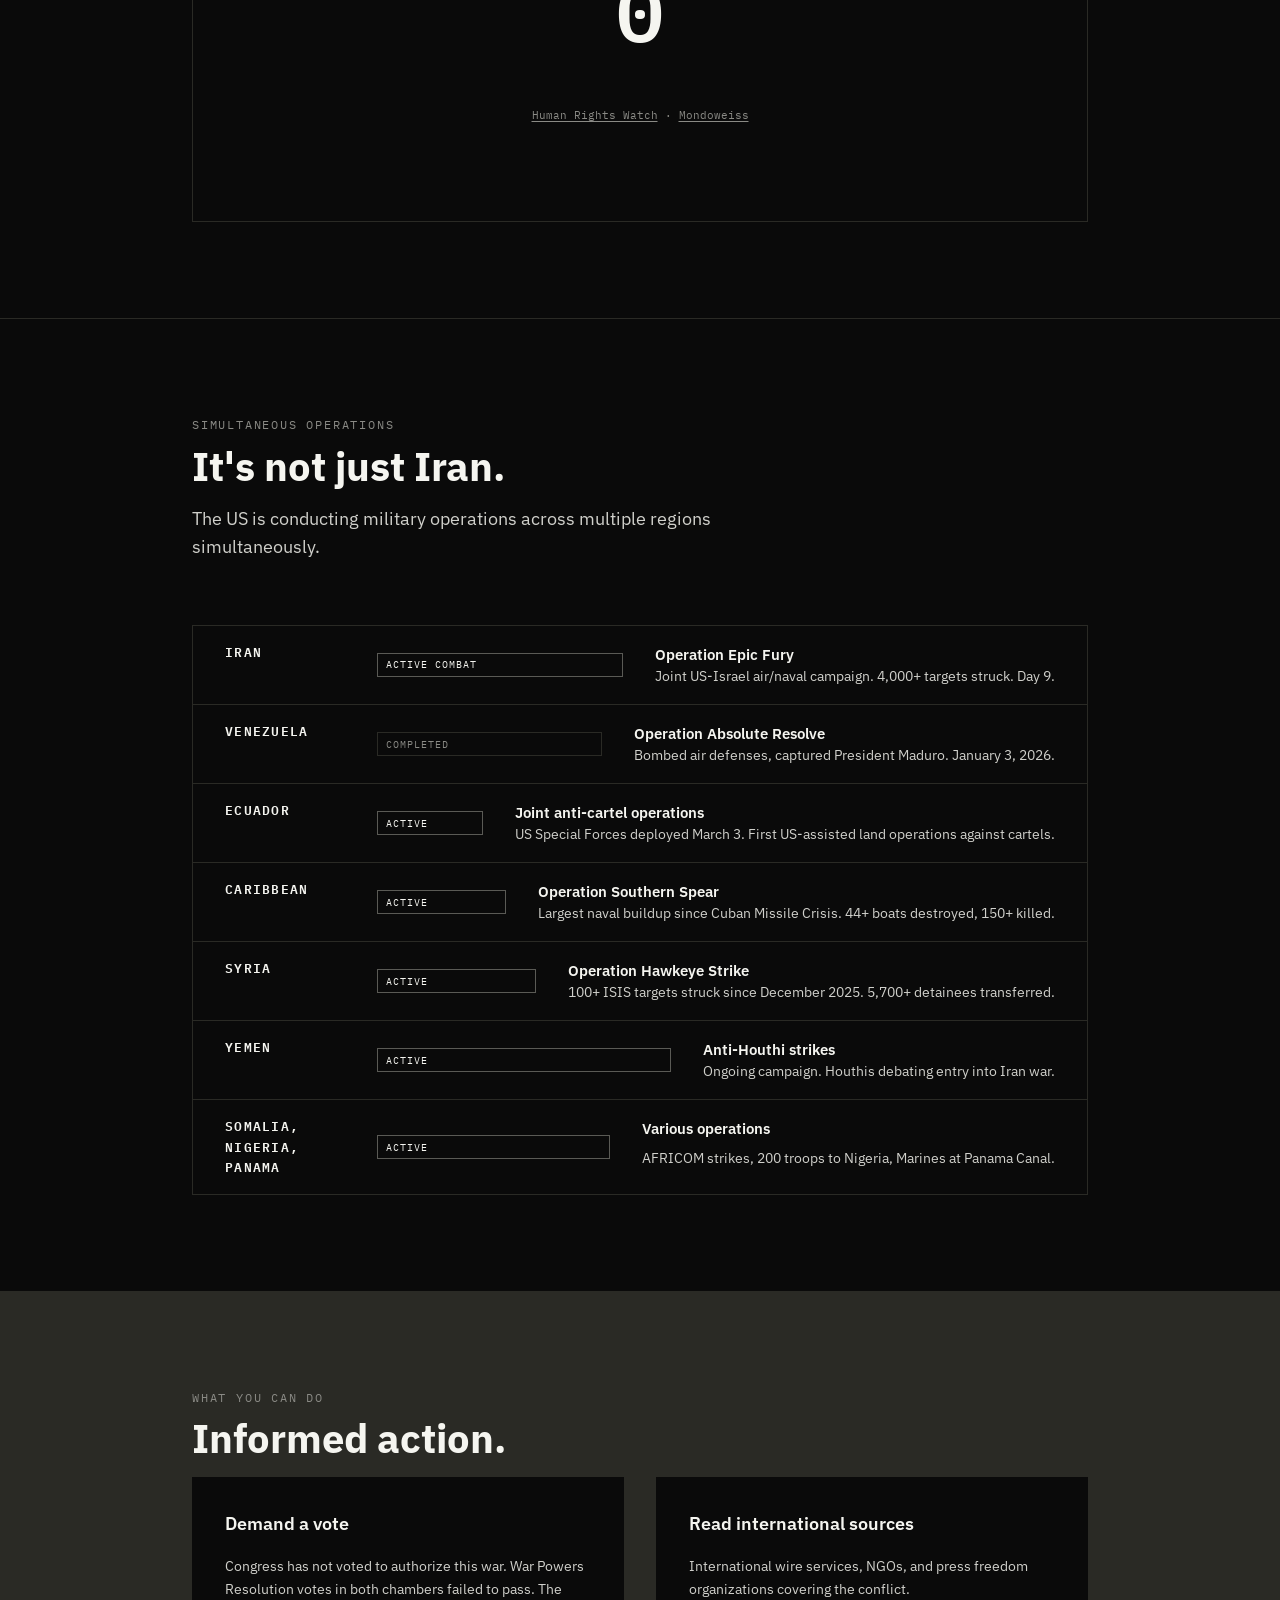
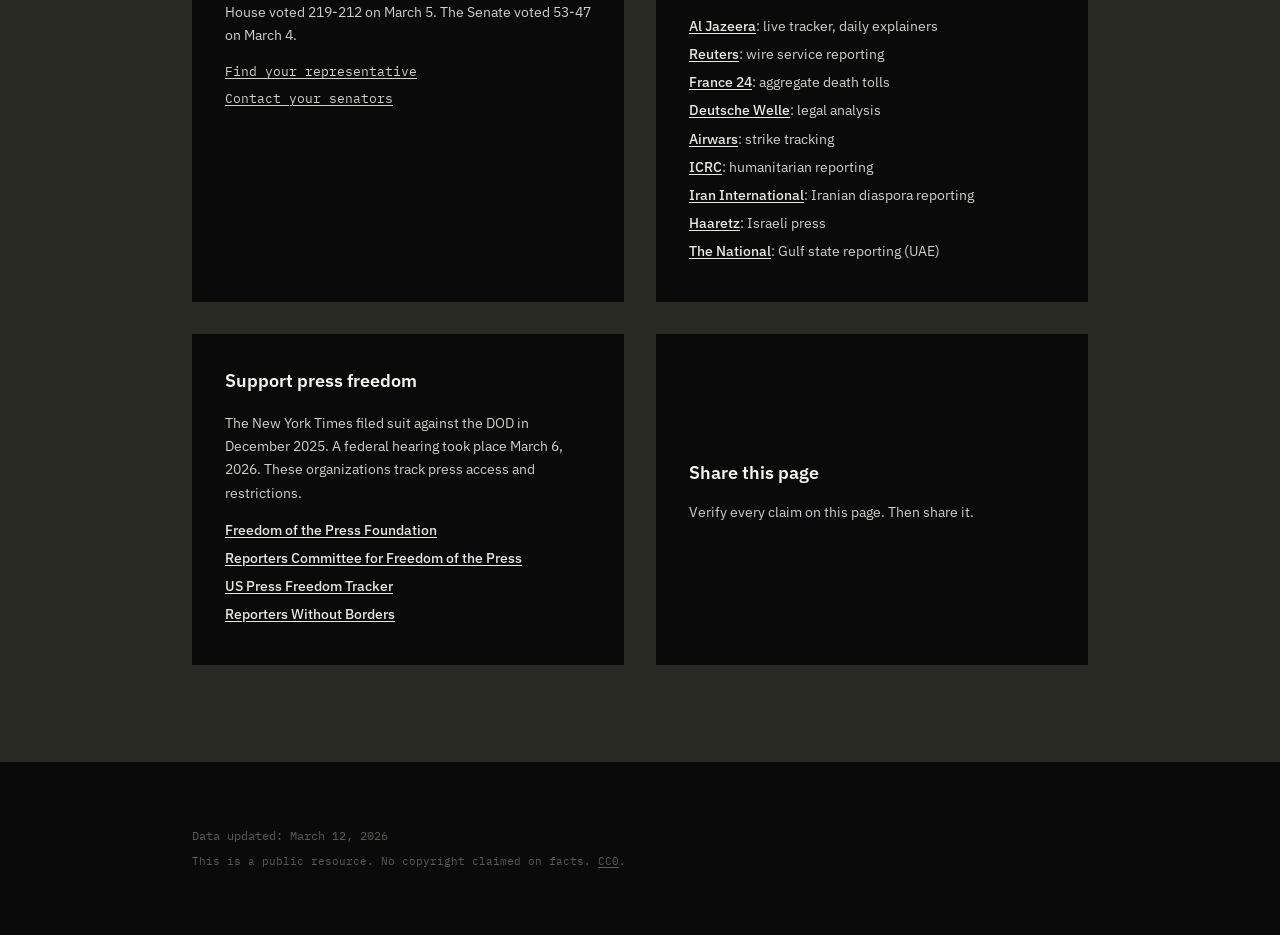
==== commit 8205e1be: "Daily update: March 12, 2026 (Day 13) Casualties: killed 1,348 (from 1,300+), wounded 17,000+ (from " ====
--- a/index.html
+++ b/index.html
@@ -129,19 +129,14 @@
           <h3 class="dispute-question">How many people have been killed in Iran?</h3>
           <div class="dispute-sources">
             <div class="dispute-source">
-              <div class="dispute-number">1,332</div>
-              <div class="dispute-who">Iranian Red Crescent / Al Jazeera</div>
-              <a href="https://www.aljazeera.com/news/2026/3/1/us-israel-attacks-on-iran-death-toll-and-injuries-live-tracker" target="_blank" rel="noopener" class="dispute-link">Source</a>
-            </div>
-            <div class="dispute-source">
-              <div class="dispute-number">3,117</div>
-              <div class="dispute-who">Iranian government</div>
-              <a href="https://www.aljazeera.com/news/2026/3/8/iran-war-what-is-happening-on-day-nine-of-us-israel-attacks" target="_blank" rel="noopener" class="dispute-link">Source</a>
-            </div>
-            <div class="dispute-source">
-              <div class="dispute-number">~7,000</div>
-              <div class="dispute-who">US-based human rights group</div>
-              <a href="https://en.wikipedia.org/wiki/2026_Iran_war" target="_blank" rel="noopener" class="dispute-link">Source</a>
+              <div class="dispute-number">1,348</div>
+              <div class="dispute-who">Iran health ministry / Al Jazeera</div>
+              <a href="https://www.aljazeera.com/news/2026/3/12/iran-war-what-is-happening-on-day-13-of-us-israel-attacks" target="_blank" rel="noopener" class="dispute-link">Source</a>
+            </div>
+            <div class="dispute-source">
+              <div class="dispute-number">4,300+</div>
+              <div class="dispute-who">Hengaw (first 10 days; 390 civilian, 3,910 military)</div>
+              <a href="https://hengaw.net/en/reports-and-statistics-1/2026/03/article-5" target="_blank" rel="noopener" class="dispute-link">Source</a>
             </div>
             <div class="dispute-source">
               <div class="dispute-number">32,000</div>
@@ -155,18 +150,18 @@
           <h3 class="dispute-question">How many US soldiers have been killed or captured?</h3>
           <div class="dispute-sources">
             <div class="dispute-source">
-              <div class="dispute-number">6 killed</div>
+              <div class="dispute-number">7 killed</div>
               <div class="dispute-who">Pentagon / CENTCOM</div>
-              <a href="https://www.cnn.com/2026/03/02/politics/six-soldiers-killed-in-iranian-strike-kuwait" target="_blank" rel="noopener" class="dispute-link">Source</a>
-            </div>
-            <div class="dispute-source">
-              <div class="dispute-number">18 wounded</div>
-              <div class="dispute-who">CENTCOM (as of March 2)</div>
-              <a href="https://www.npr.org/2026/03/02/g-s1-112151/iran-war-widens-threatens-to-engulf-lebanon" target="_blank" rel="noopener" class="dispute-link">Source</a>
-            </div>
-            <div class="dispute-source">
-              <div class="dispute-number">650 killed/wounded + captured</div>
-              <div class="dispute-who">Iran's IRGC / Ali Larijani</div>
+              <a href="https://www.npr.org/2026/03/09/nx-s1-5742327/us-israel-iran-war-new-supreme-leader" target="_blank" rel="noopener" class="dispute-link">Source</a>
+            </div>
+            <div class="dispute-source">
+              <div class="dispute-number">~140 wounded (108 returned to duty)</div>
+              <div class="dispute-who">Pentagon (as of March 12)</div>
+              <a href="https://www.cnn.com/world/live-news/iran-war-us-israel-trump-03-11-26" target="_blank" rel="noopener" class="dispute-link">Source</a>
+            </div>
+            <div class="dispute-source">
+              <div class="dispute-number">680 killed/wounded (US and Israeli)</div>
+              <div class="dispute-who">Iran's IRGC</div>
               <a href="https://www.aljazeera.com/news/2026/3/7/trump-administration-denies-reports-that-iran-captured-us-soldiers" target="_blank" rel="noopener" class="dispute-link">Source</a>
             </div>
           </div>
@@ -200,7 +195,7 @@
           <div class="open-questions">
             <h4 class="questions-heading">For context</h4>
             <ul class="facts-list">
-              <li>Landstuhl is a Level II trauma center with over 100 beds. The Pentagon's official casualty count as of March 11 is 7 killed and ~140 wounded.</li>
+              <li>Landstuhl is a Level II trauma center with over 100 beds. The Pentagon's official casualty count as of March 12 is 7 killed and ~140 wounded.</li>
               <li>CENTCOM has denied Iran's claims of captured US soldiers, calling them "lies and deceptions." No independent verification exists for either side's claims.</li>
             </ul>
           </div>
@@ -379,7 +374,7 @@
     <!-- FOOTER -->
     <footer class="site-footer">
       <div class="section-inner">
-        <div class="footer-updated">Data updated: March 11, 2026</div>
+        <div class="footer-updated">Data updated: March 12, 2026</div>
         <div class="footer-license">
           This is a public resource. No copyright claimed on facts. <a href="https://creativecommons.org/publicdomain/zero/1.0/" target="_blank" rel="noopener">CC0</a>.
         </div>
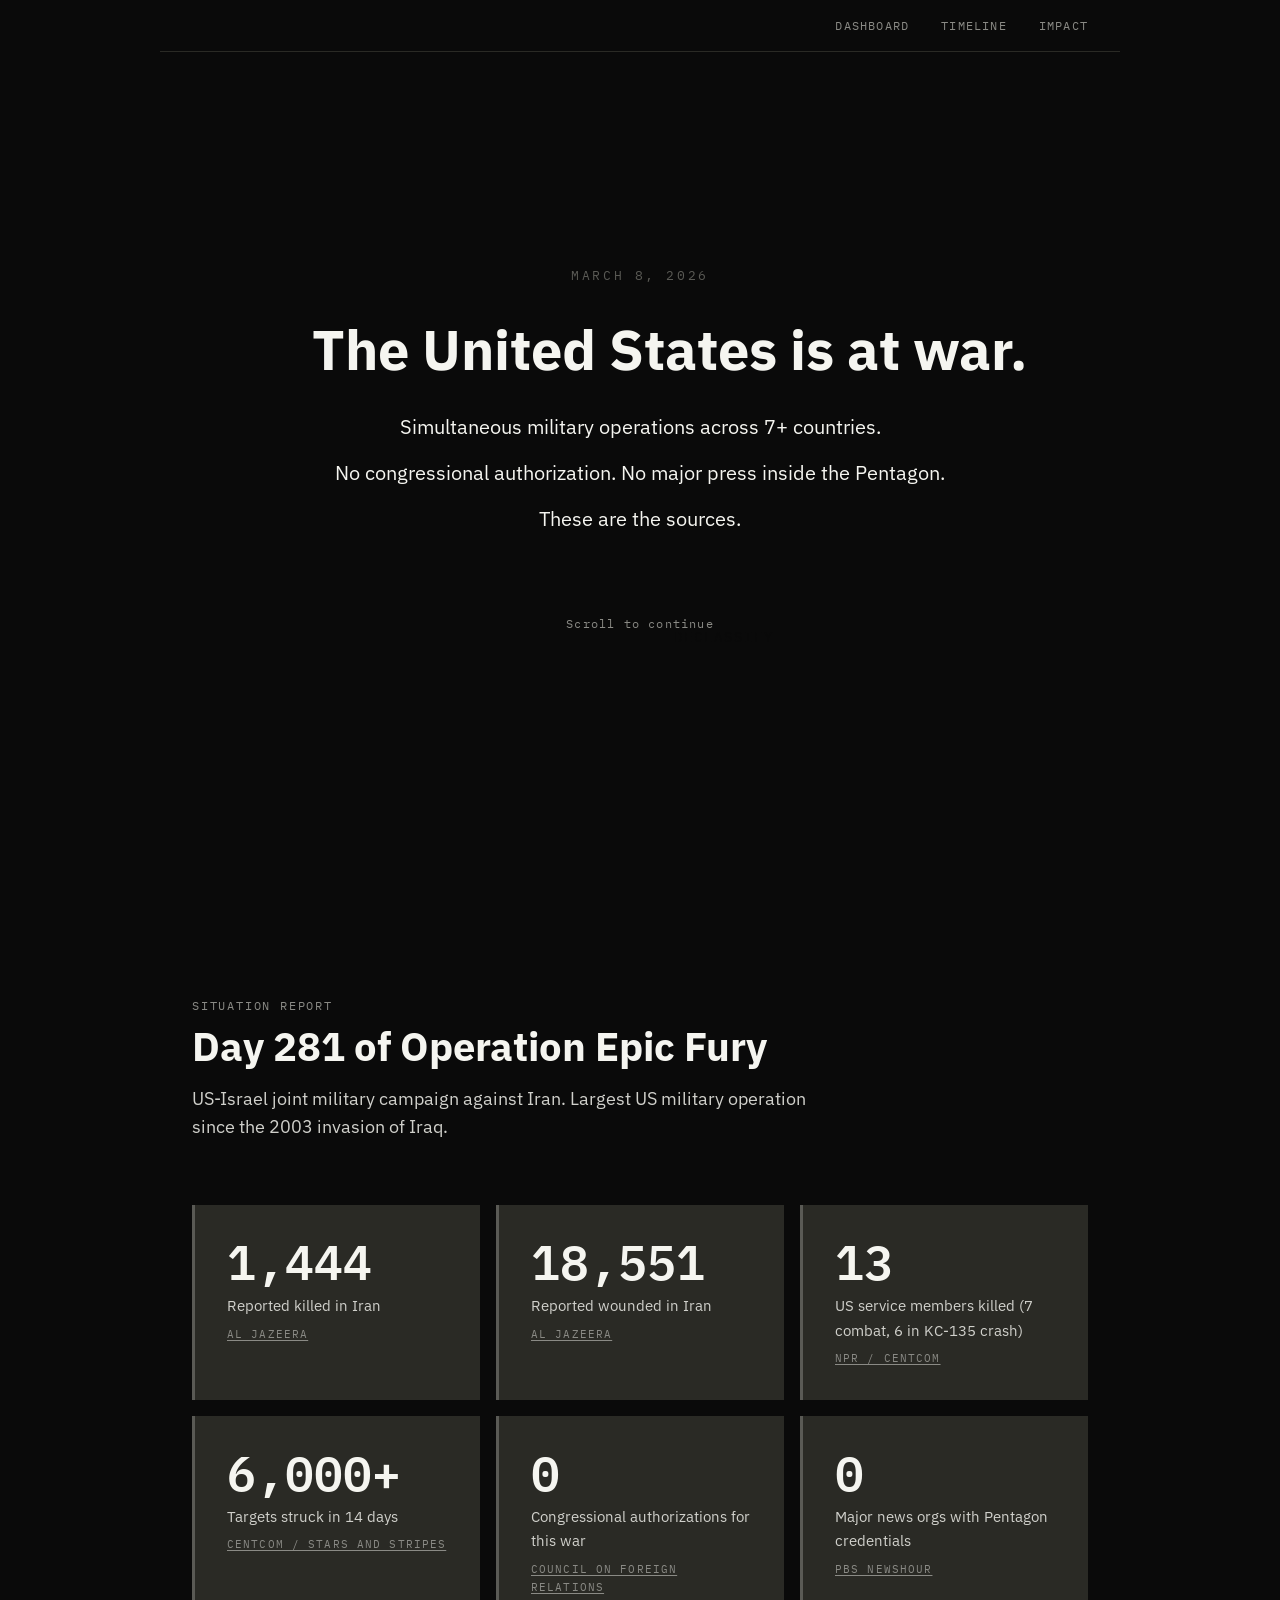
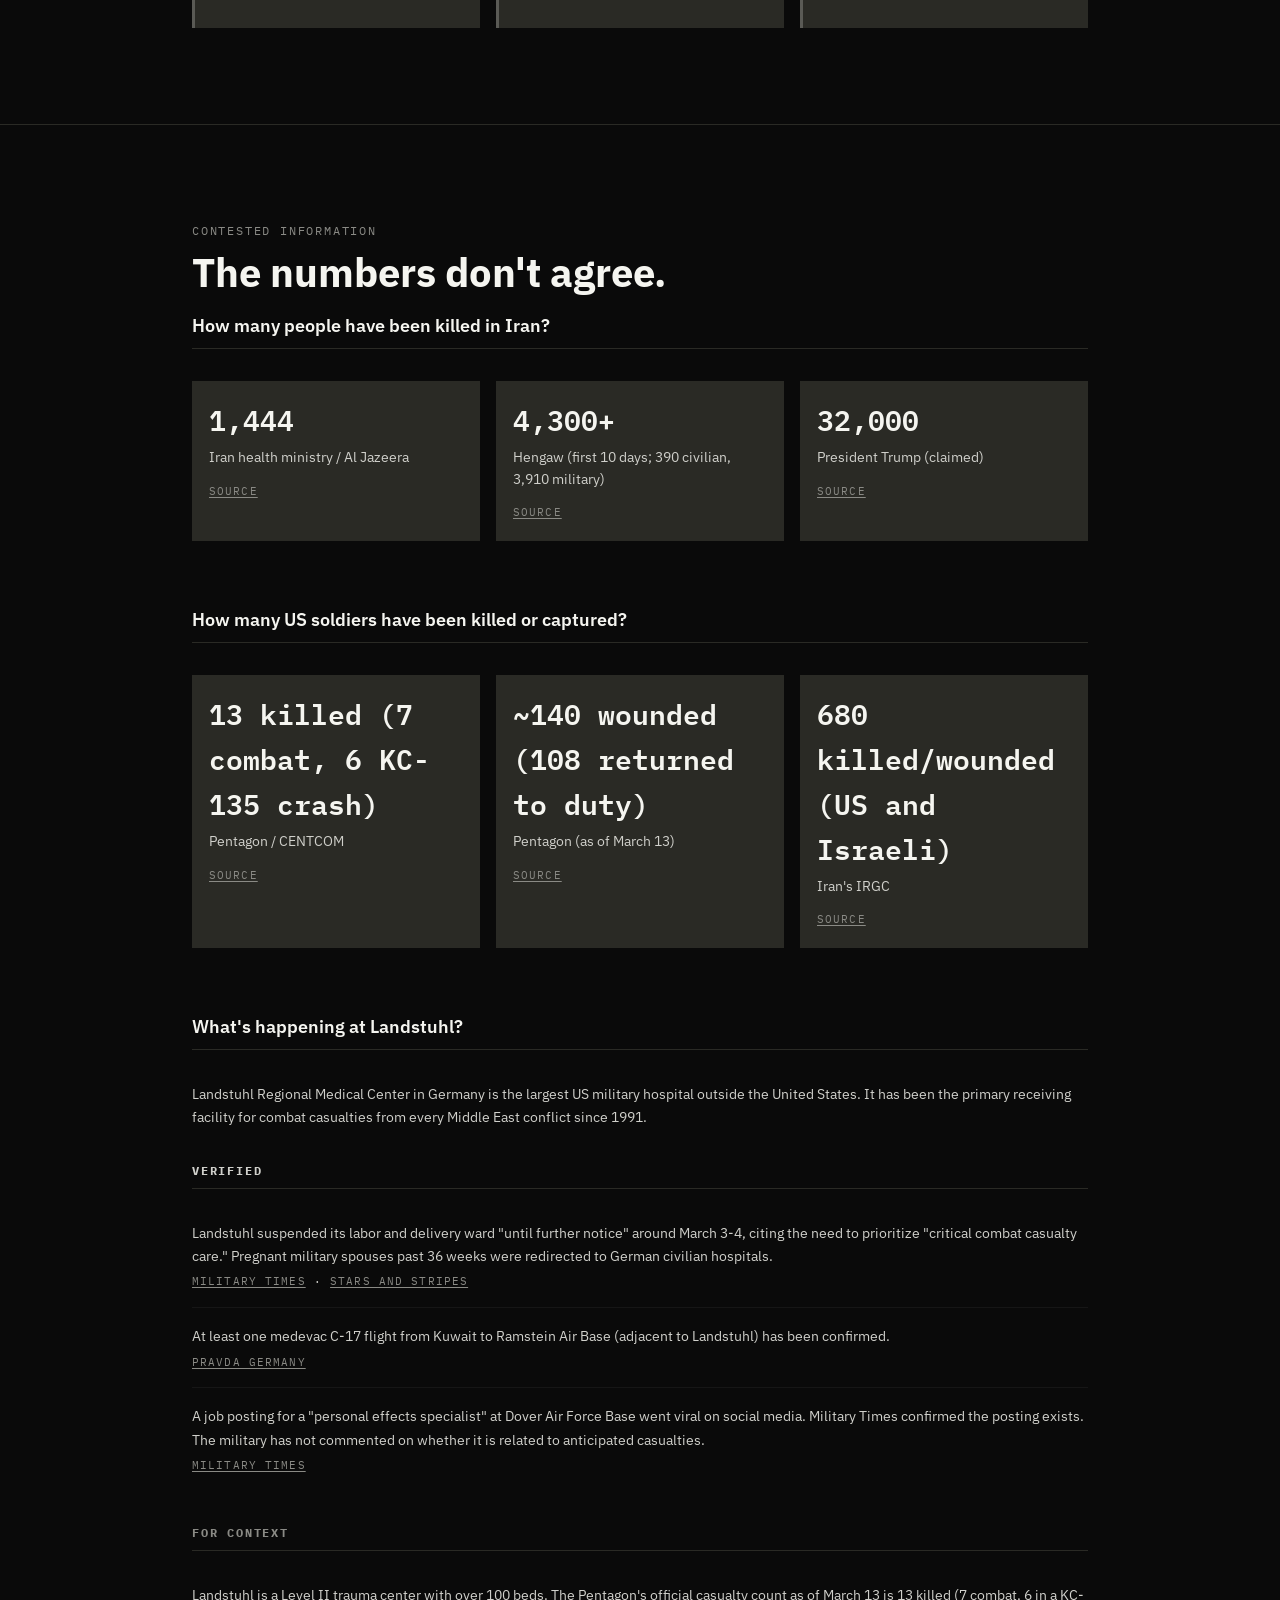
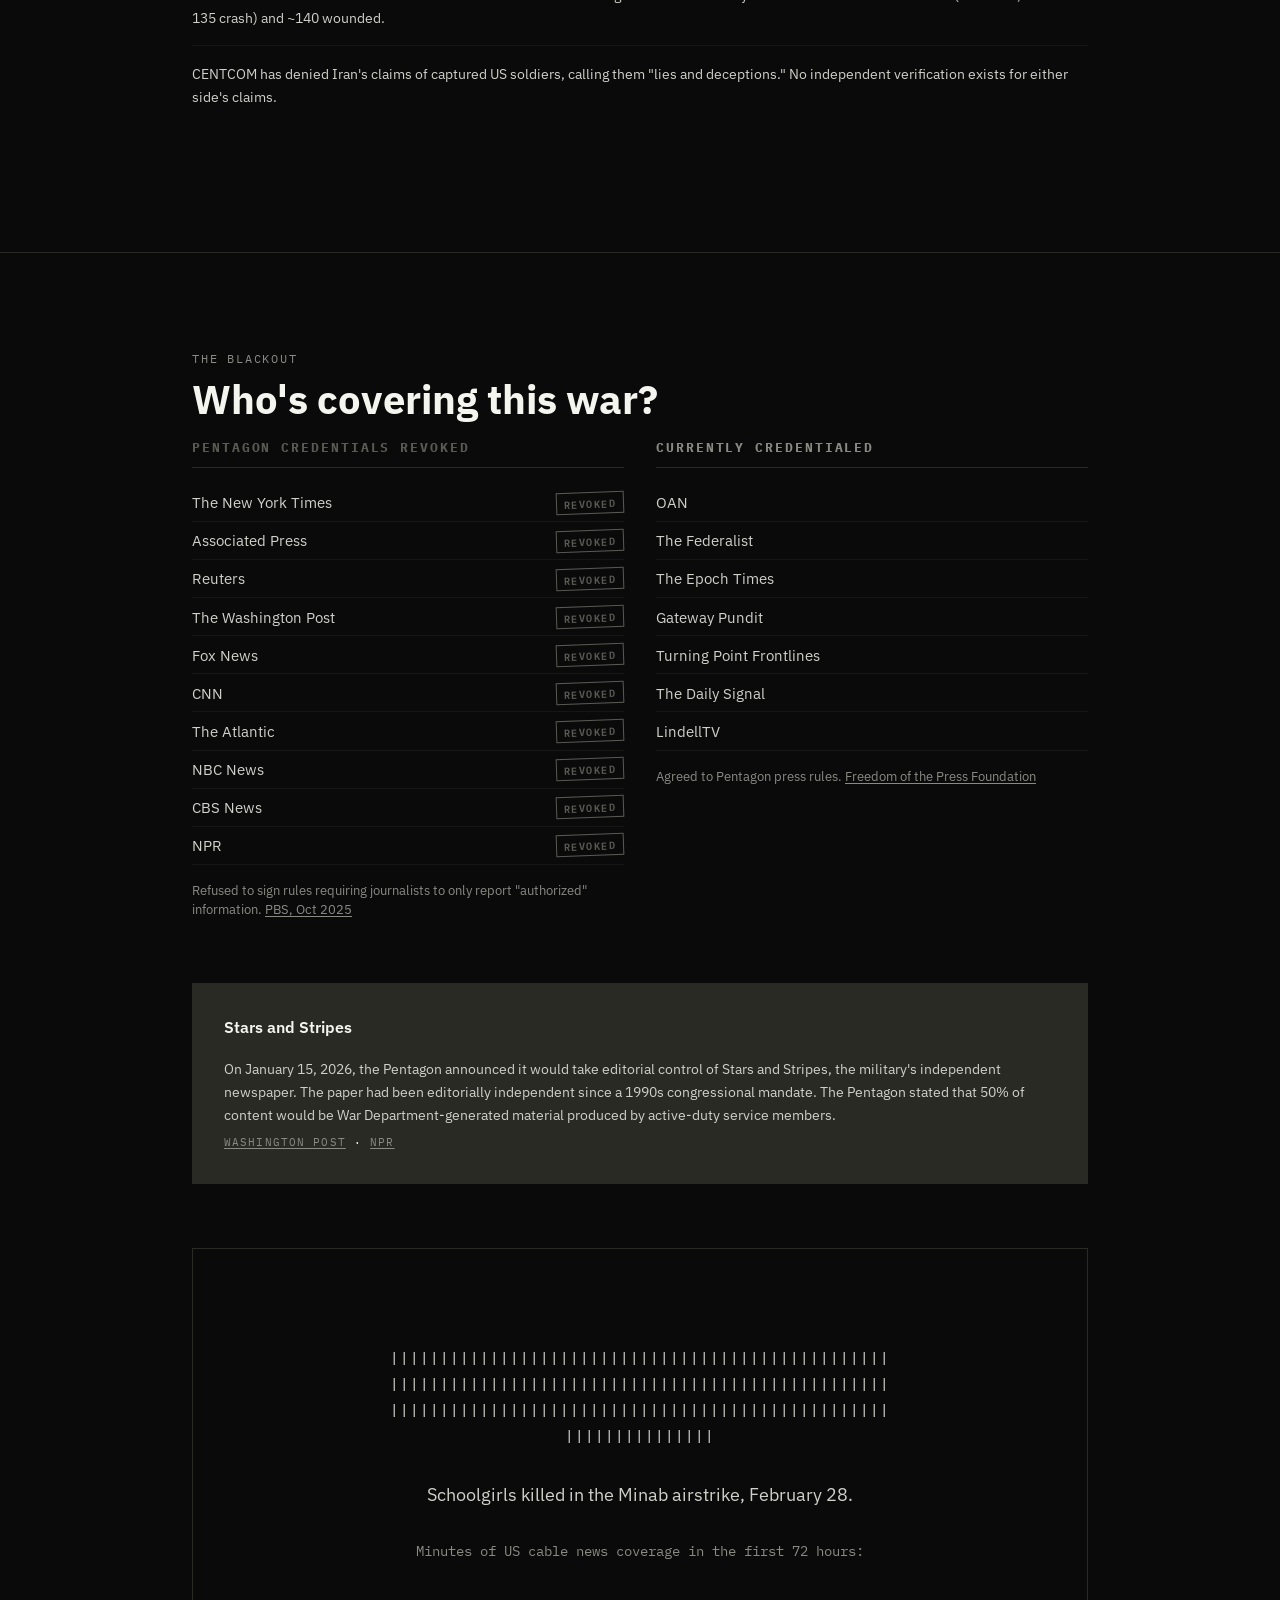
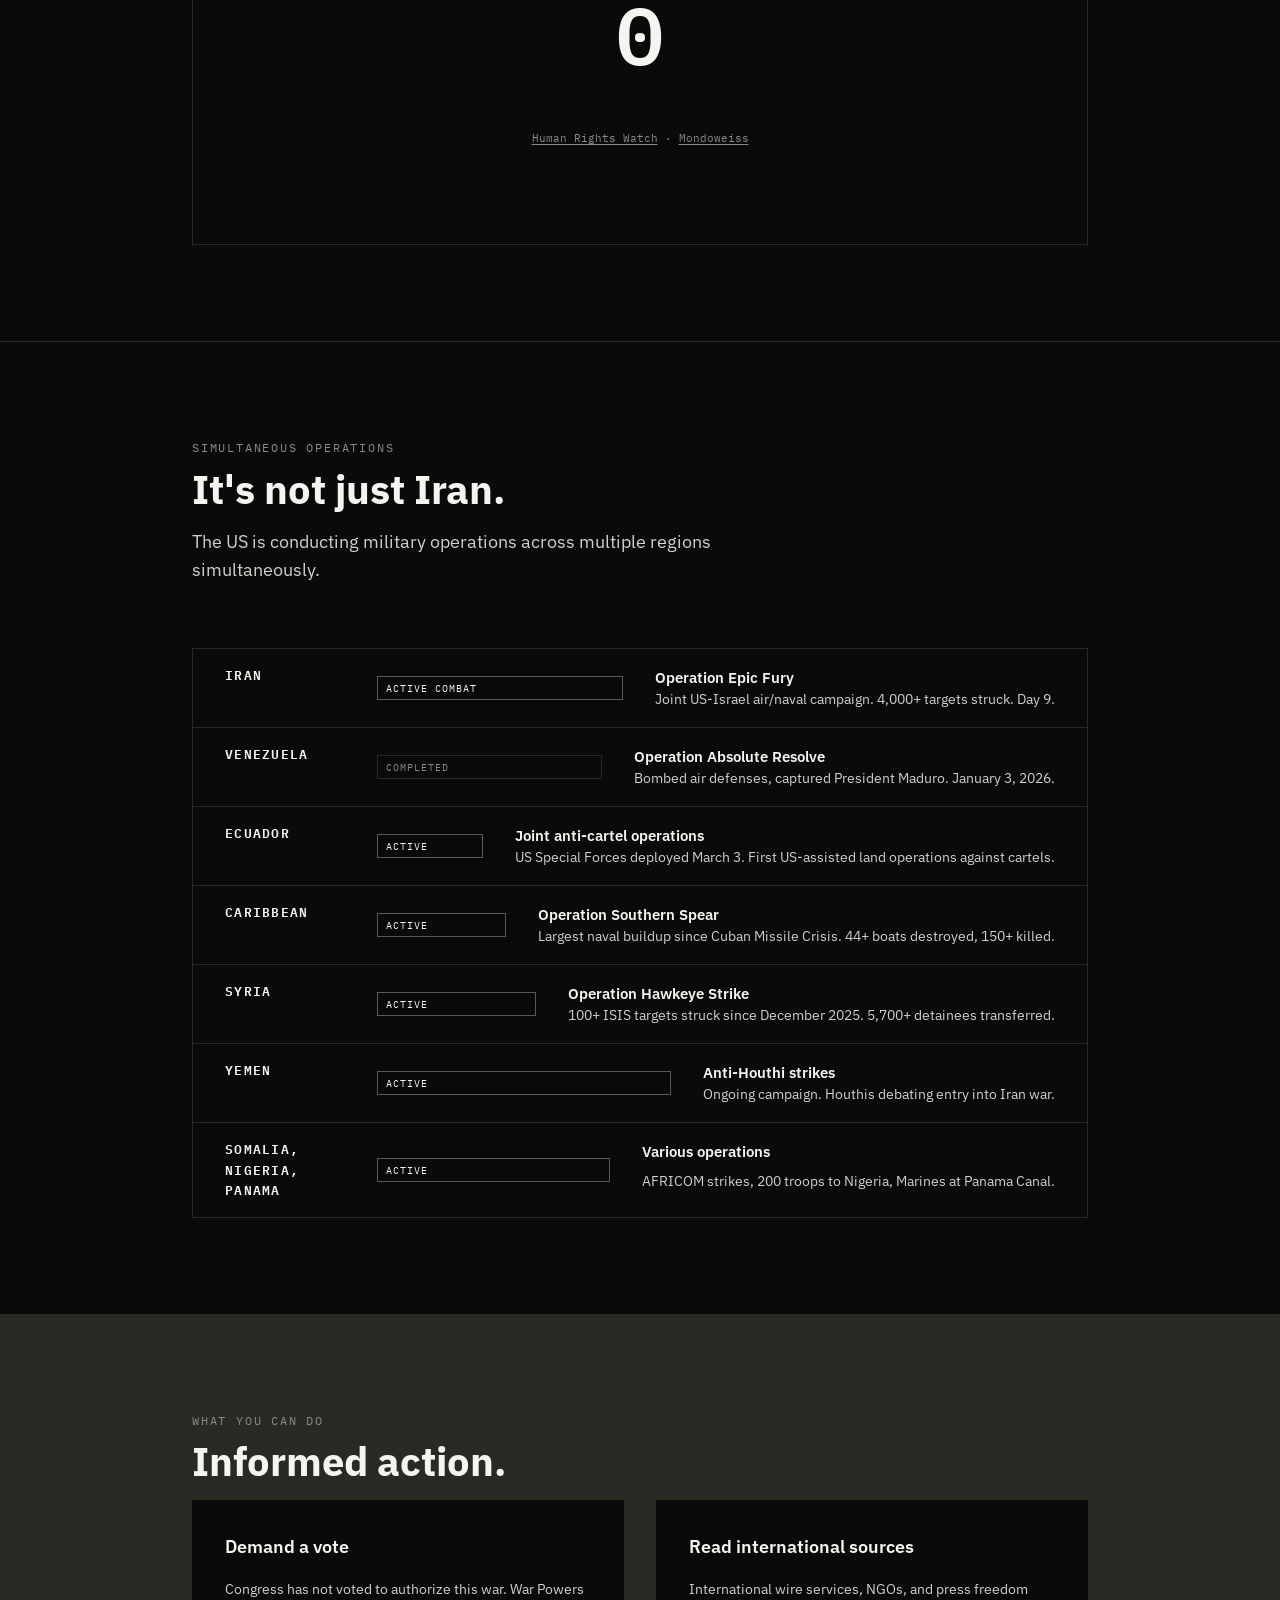
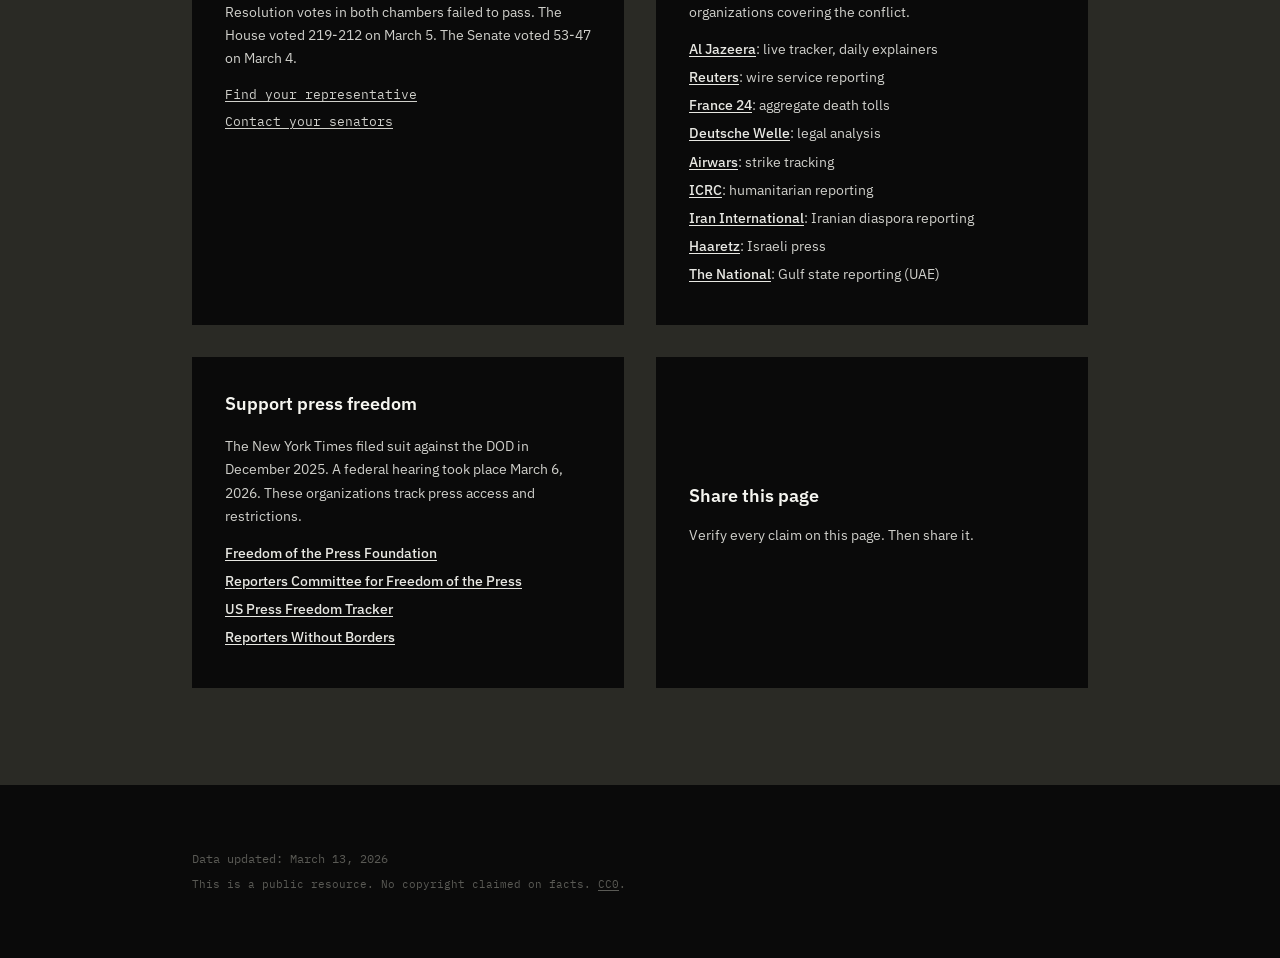
==== commit e883d9c7: "Daily update: March 13, 2026 (Day 14) Iranian killed 1,348 to 1,444; wounded 17,000+ to 18,551. US k" ====
--- a/index.html
+++ b/index.html
@@ -129,9 +129,9 @@
           <h3 class="dispute-question">How many people have been killed in Iran?</h3>
           <div class="dispute-sources">
             <div class="dispute-source">
-              <div class="dispute-number">1,348</div>
+              <div class="dispute-number">1,444</div>
               <div class="dispute-who">Iran health ministry / Al Jazeera</div>
-              <a href="https://www.aljazeera.com/news/2026/3/12/iran-war-what-is-happening-on-day-13-of-us-israel-attacks" target="_blank" rel="noopener" class="dispute-link">Source</a>
+              <a href="https://www.aljazeera.com/news/2026/3/13/iran-war-what-is-happening-on-day-14-of-us-israel-attacks" target="_blank" rel="noopener" class="dispute-link">Source</a>
             </div>
             <div class="dispute-source">
               <div class="dispute-number">4,300+</div>
@@ -150,13 +150,13 @@
           <h3 class="dispute-question">How many US soldiers have been killed or captured?</h3>
           <div class="dispute-sources">
             <div class="dispute-source">
-              <div class="dispute-number">7 killed</div>
+              <div class="dispute-number">13 killed (7 combat, 6 KC-135 crash)</div>
               <div class="dispute-who">Pentagon / CENTCOM</div>
-              <a href="https://www.npr.org/2026/03/09/nx-s1-5742327/us-israel-iran-war-new-supreme-leader" target="_blank" rel="noopener" class="dispute-link">Source</a>
+              <a href="https://www.npr.org/2026/03/13/g-s1-113563/us-iran-war" target="_blank" rel="noopener" class="dispute-link">Source</a>
             </div>
             <div class="dispute-source">
               <div class="dispute-number">~140 wounded (108 returned to duty)</div>
-              <div class="dispute-who">Pentagon (as of March 12)</div>
+              <div class="dispute-who">Pentagon (as of March 13)</div>
               <a href="https://www.cnn.com/world/live-news/iran-war-us-israel-trump-03-11-26" target="_blank" rel="noopener" class="dispute-link">Source</a>
             </div>
             <div class="dispute-source">
@@ -195,7 +195,7 @@
           <div class="open-questions">
             <h4 class="questions-heading">For context</h4>
             <ul class="facts-list">
-              <li>Landstuhl is a Level II trauma center with over 100 beds. The Pentagon's official casualty count as of March 12 is 7 killed and ~140 wounded.</li>
+              <li>Landstuhl is a Level II trauma center with over 100 beds. The Pentagon's official casualty count as of March 13 is 13 killed (7 combat, 6 in a KC-135 crash) and ~140 wounded.</li>
               <li>CENTCOM has denied Iran's claims of captured US soldiers, calling them "lies and deceptions." No independent verification exists for either side's claims.</li>
             </ul>
           </div>
@@ -374,7 +374,7 @@
     <!-- FOOTER -->
     <footer class="site-footer">
       <div class="section-inner">
-        <div class="footer-updated">Data updated: March 12, 2026</div>
+        <div class="footer-updated">Data updated: March 13, 2026</div>
         <div class="footer-license">
           This is a public resource. No copyright claimed on facts. <a href="https://creativecommons.org/publicdomain/zero/1.0/" target="_blank" rel="noopener">CC0</a>.
         </div>
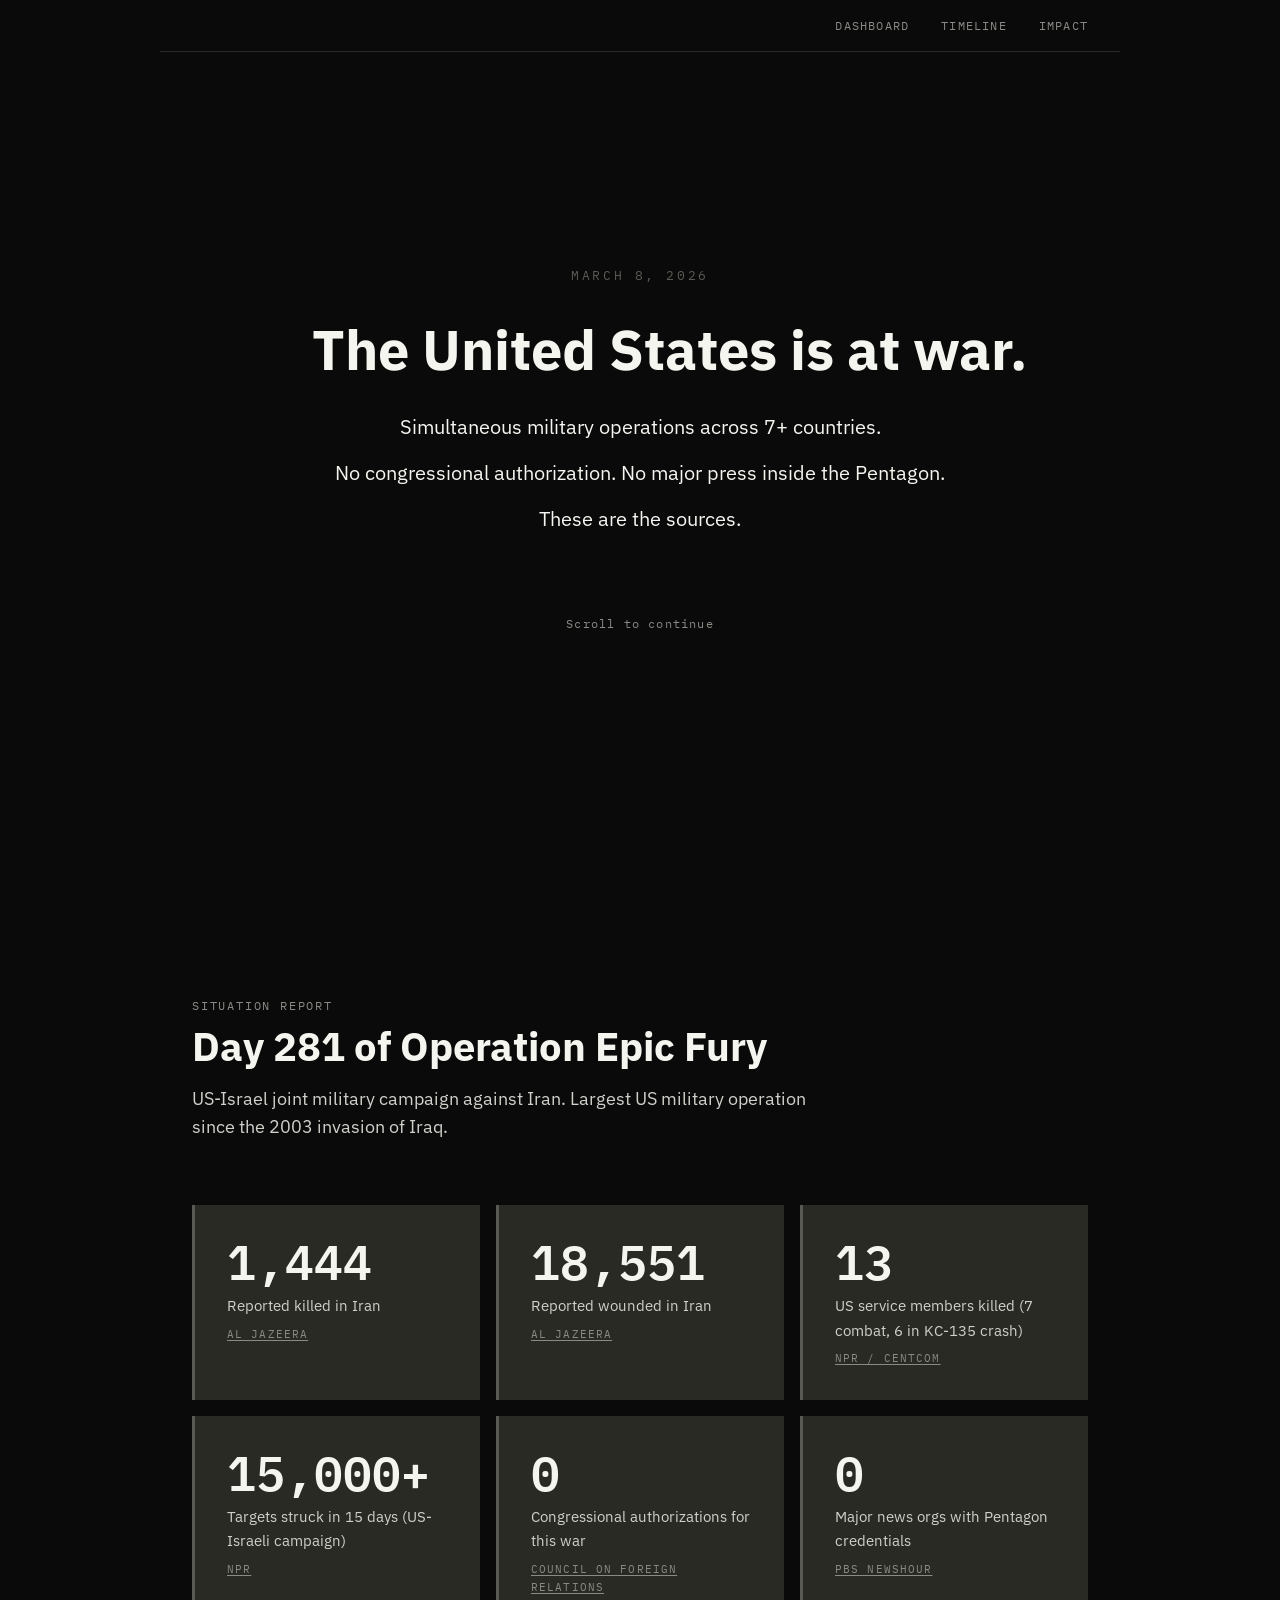
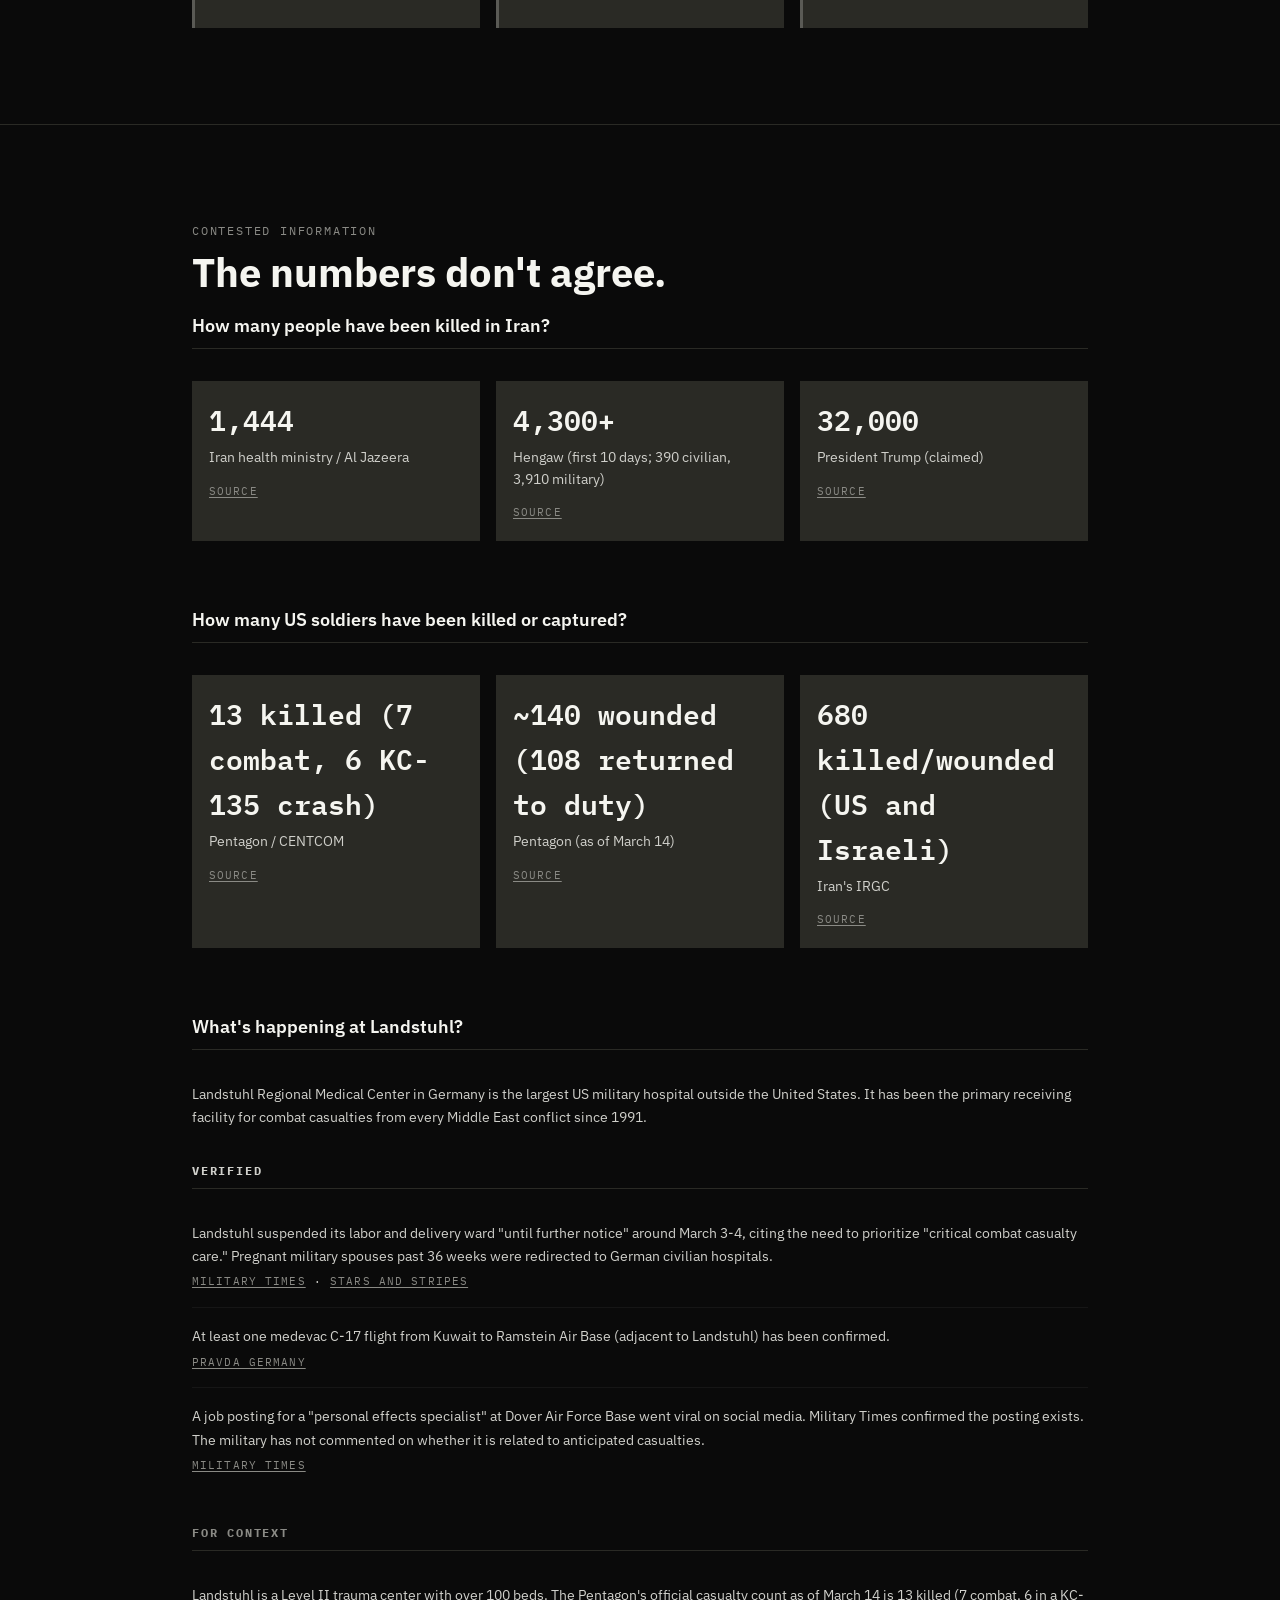
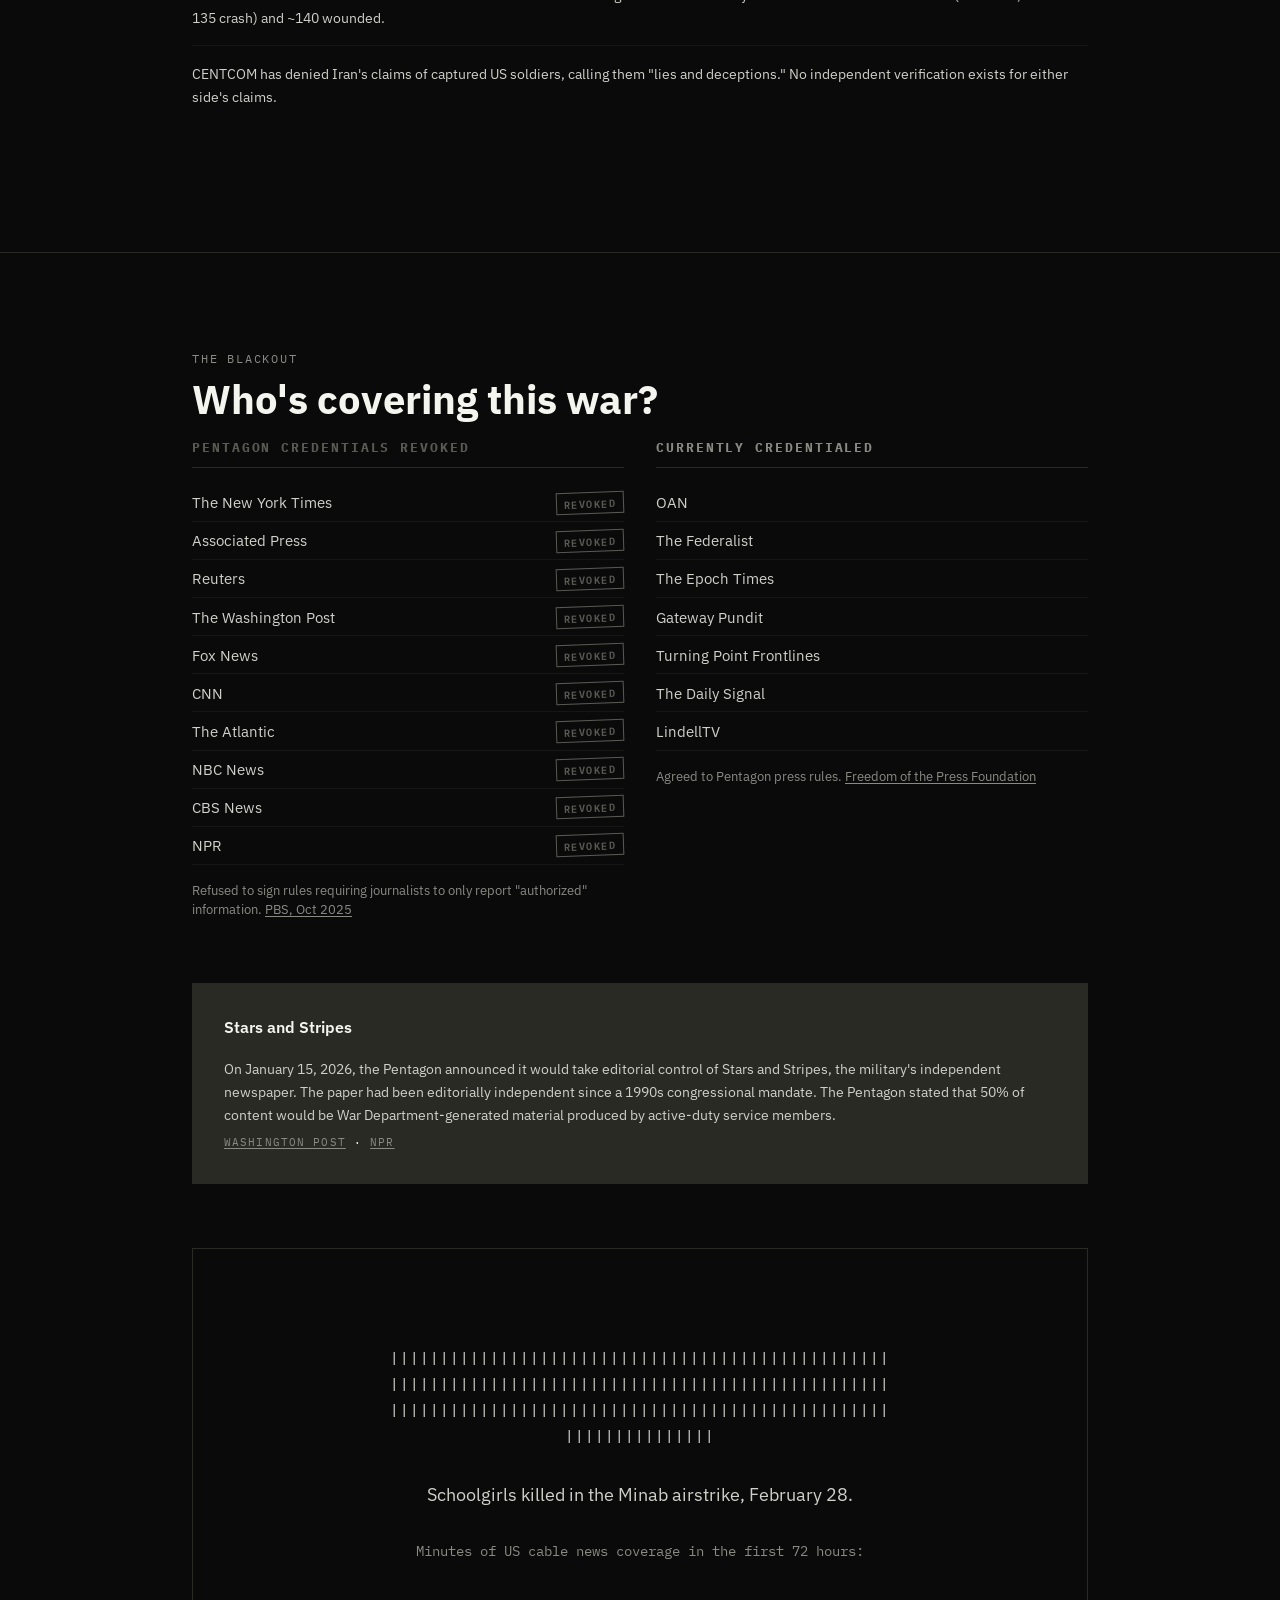
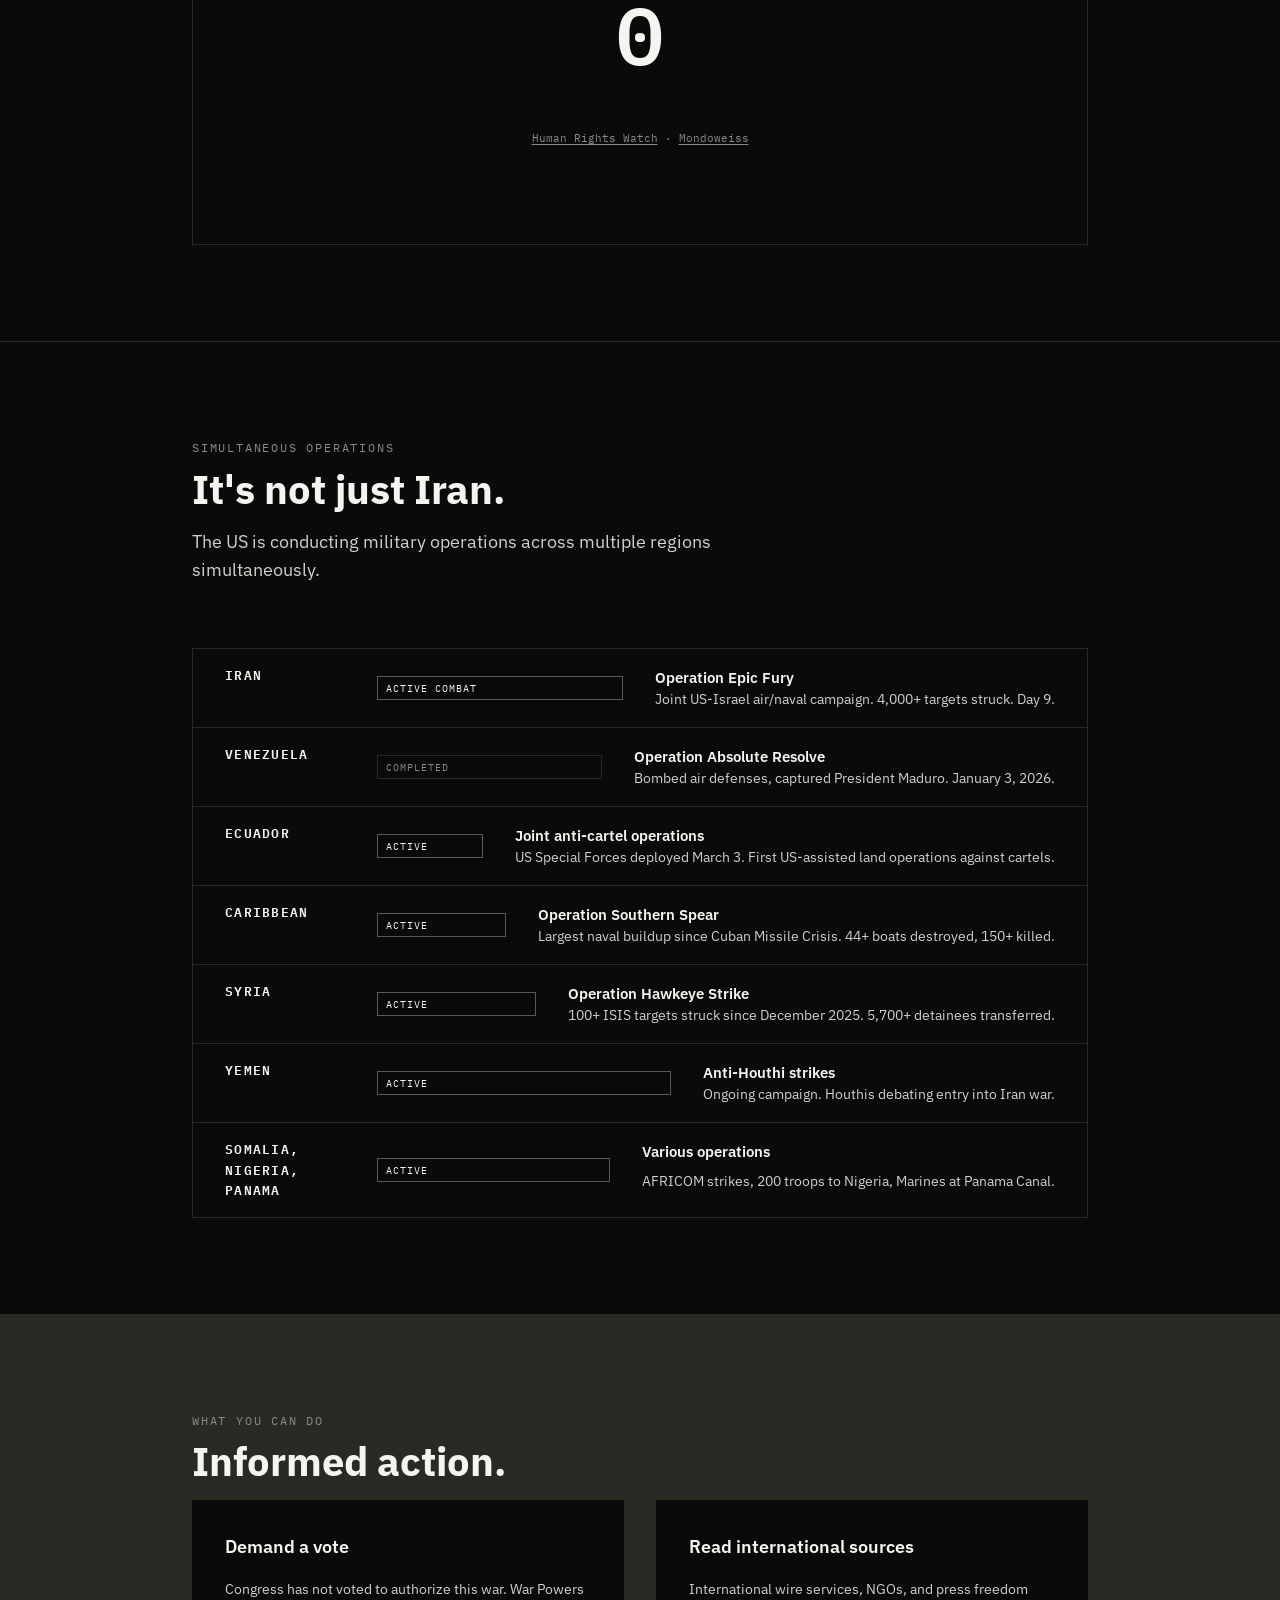
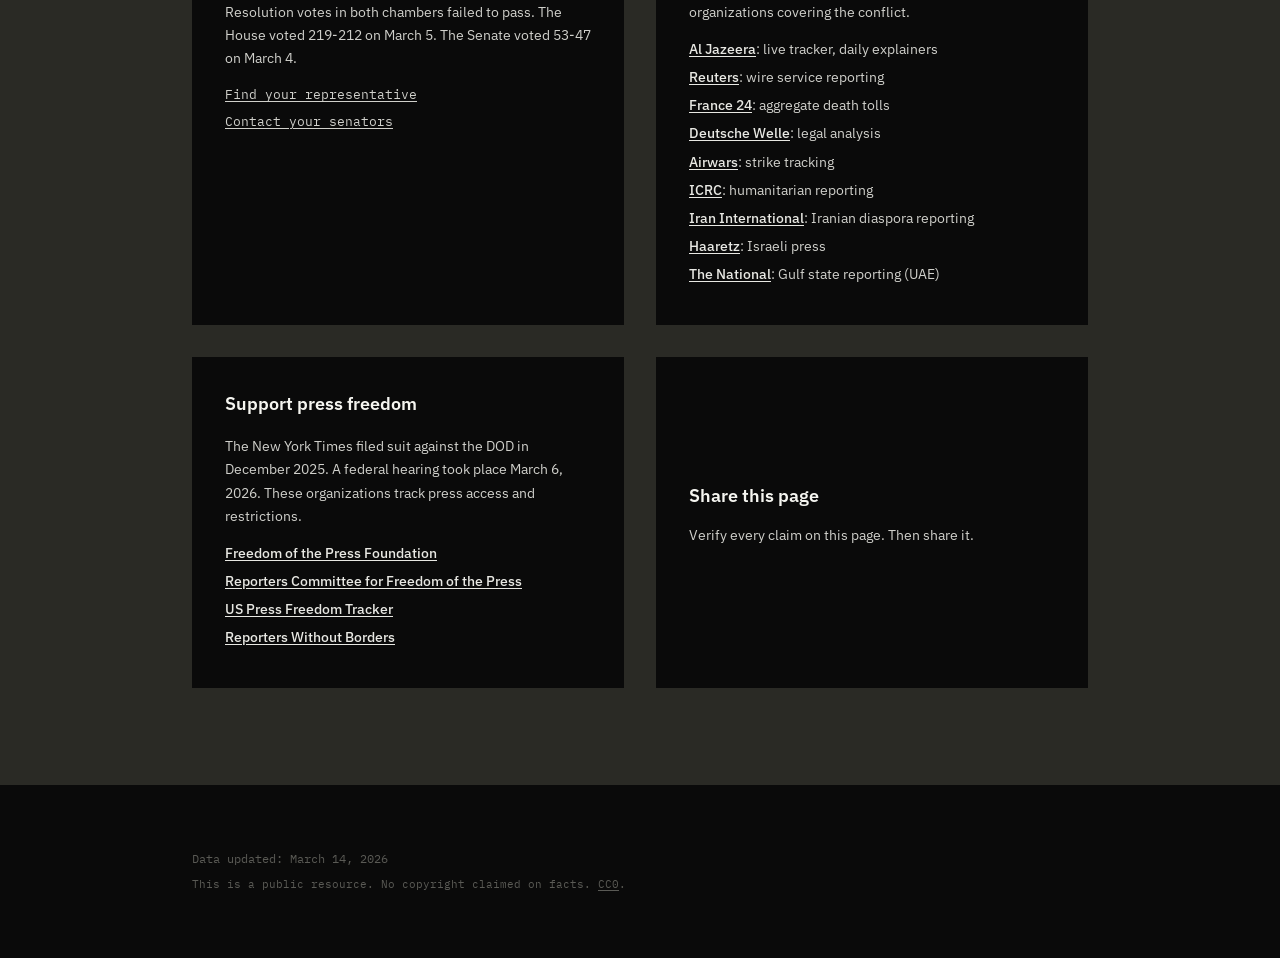
==== commit 95d290e3: "Daily update: March 14, 2026 (Day 15) Targets struck 6,000+ to 15,000+ (NPR, US-Israeli campaign), g" ====
--- a/index.html
+++ b/index.html
@@ -156,7 +156,7 @@
             </div>
             <div class="dispute-source">
               <div class="dispute-number">~140 wounded (108 returned to duty)</div>
-              <div class="dispute-who">Pentagon (as of March 13)</div>
+              <div class="dispute-who">Pentagon (as of March 14)</div>
               <a href="https://www.cnn.com/world/live-news/iran-war-us-israel-trump-03-11-26" target="_blank" rel="noopener" class="dispute-link">Source</a>
             </div>
             <div class="dispute-source">
@@ -195,7 +195,7 @@
           <div class="open-questions">
             <h4 class="questions-heading">For context</h4>
             <ul class="facts-list">
-              <li>Landstuhl is a Level II trauma center with over 100 beds. The Pentagon's official casualty count as of March 13 is 13 killed (7 combat, 6 in a KC-135 crash) and ~140 wounded.</li>
+              <li>Landstuhl is a Level II trauma center with over 100 beds. The Pentagon's official casualty count as of March 14 is 13 killed (7 combat, 6 in a KC-135 crash) and ~140 wounded.</li>
               <li>CENTCOM has denied Iran's claims of captured US soldiers, calling them "lies and deceptions." No independent verification exists for either side's claims.</li>
             </ul>
           </div>
@@ -374,7 +374,7 @@
     <!-- FOOTER -->
     <footer class="site-footer">
       <div class="section-inner">
-        <div class="footer-updated">Data updated: March 13, 2026</div>
+        <div class="footer-updated">Data updated: March 14, 2026</div>
         <div class="footer-license">
           This is a public resource. No copyright claimed on facts. <a href="https://creativecommons.org/publicdomain/zero/1.0/" target="_blank" rel="noopener">CC0</a>.
         </div>
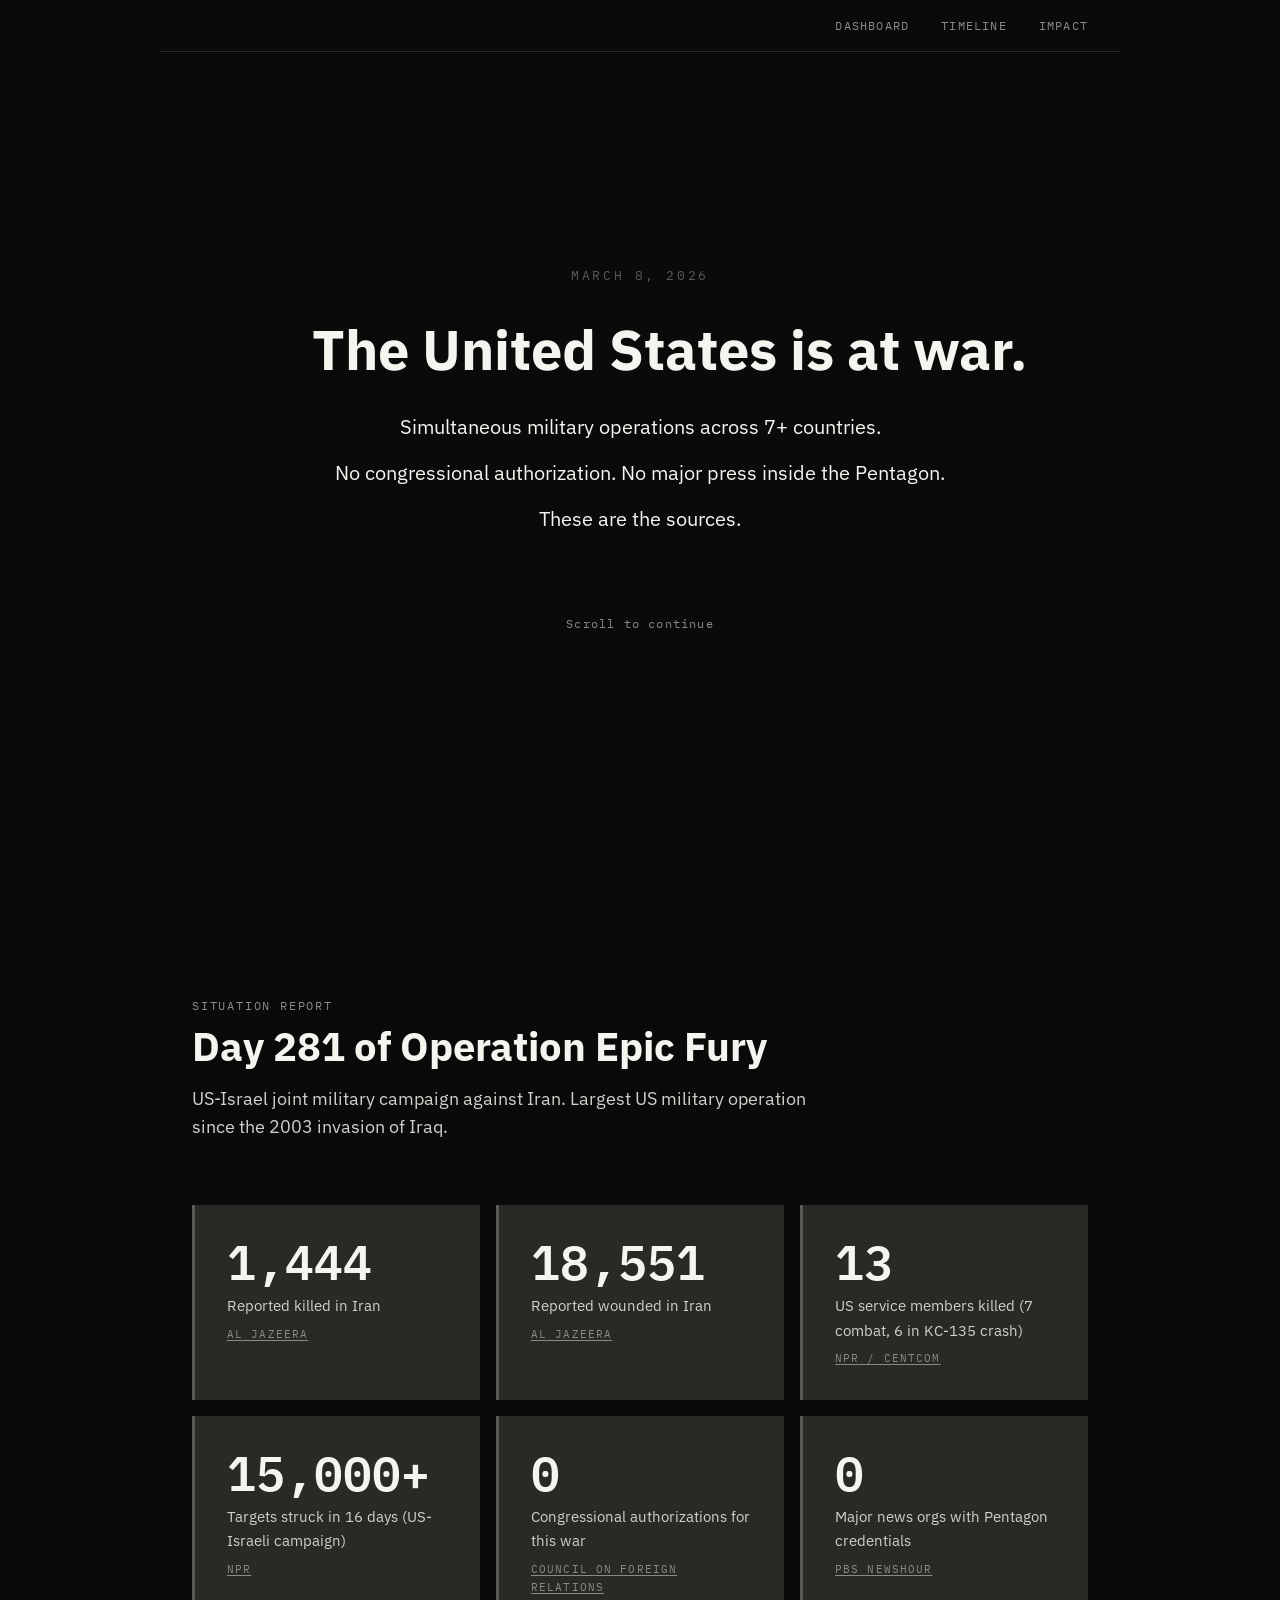
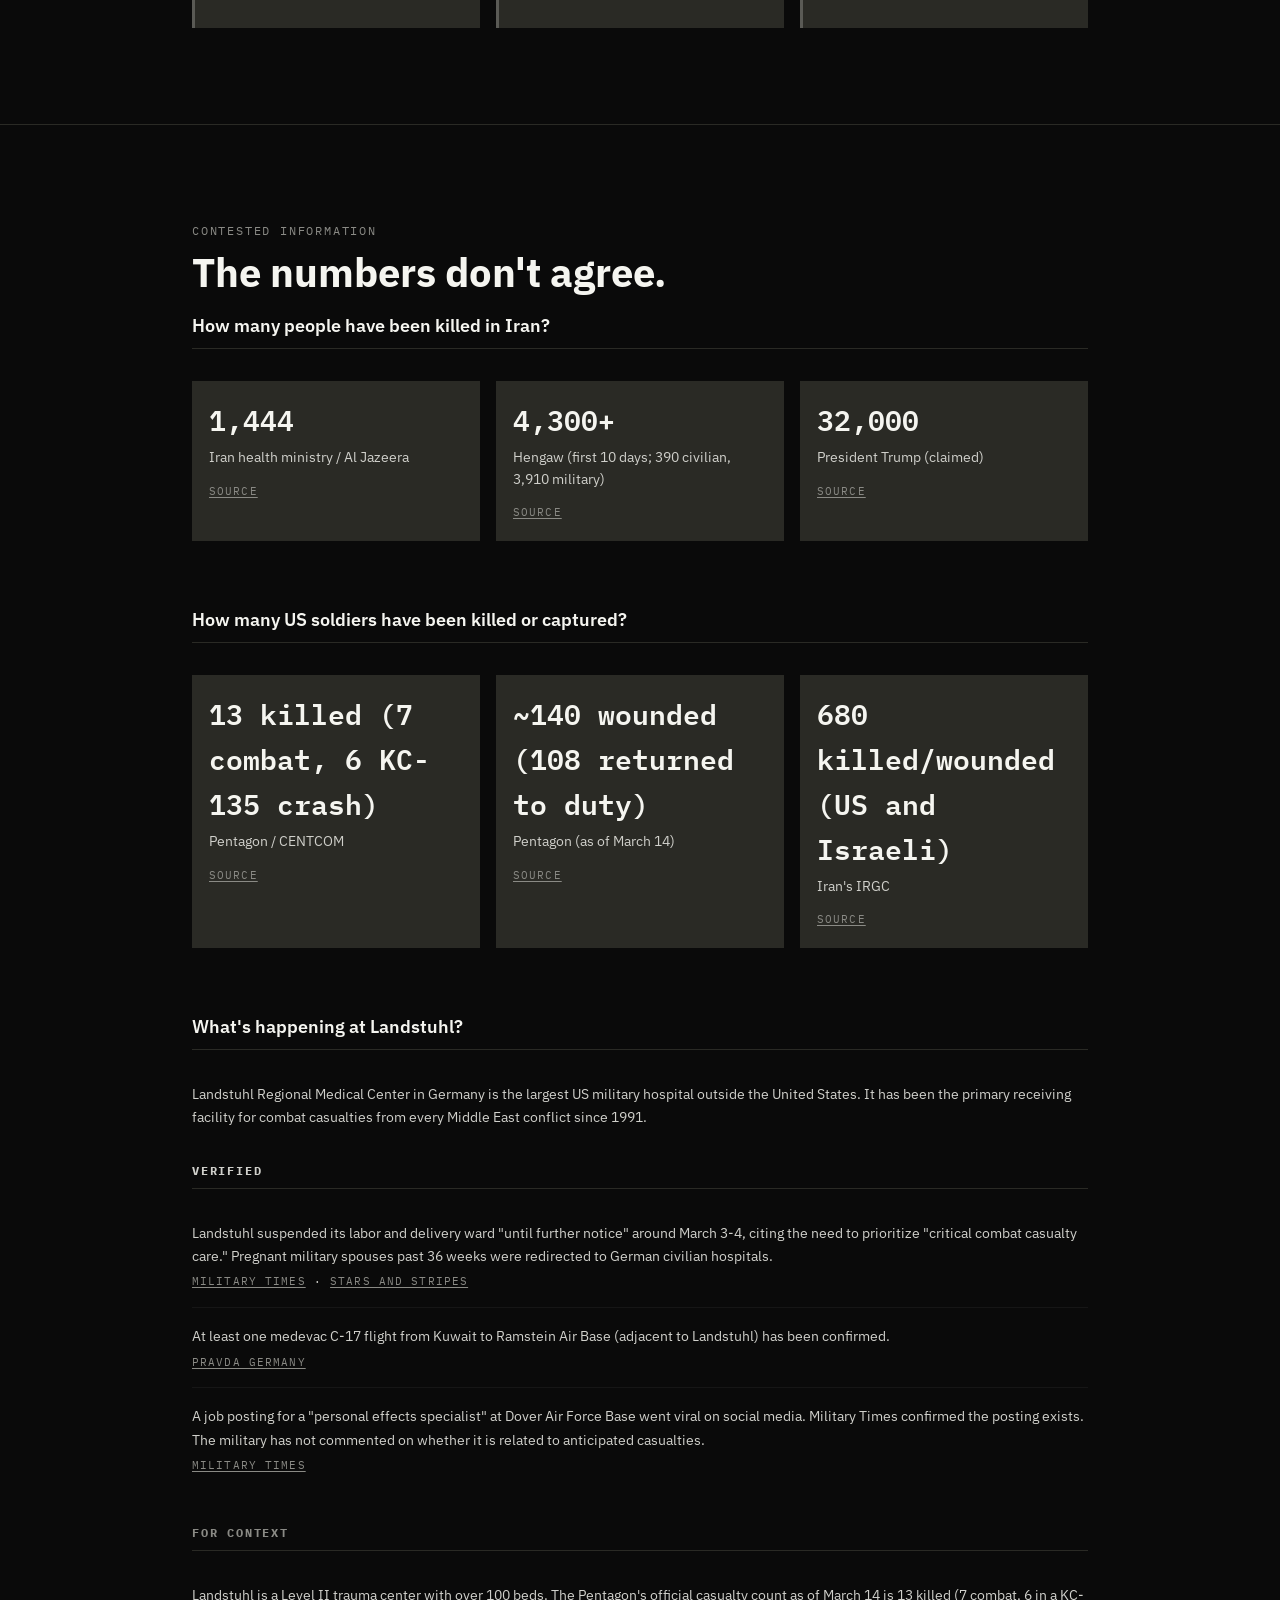
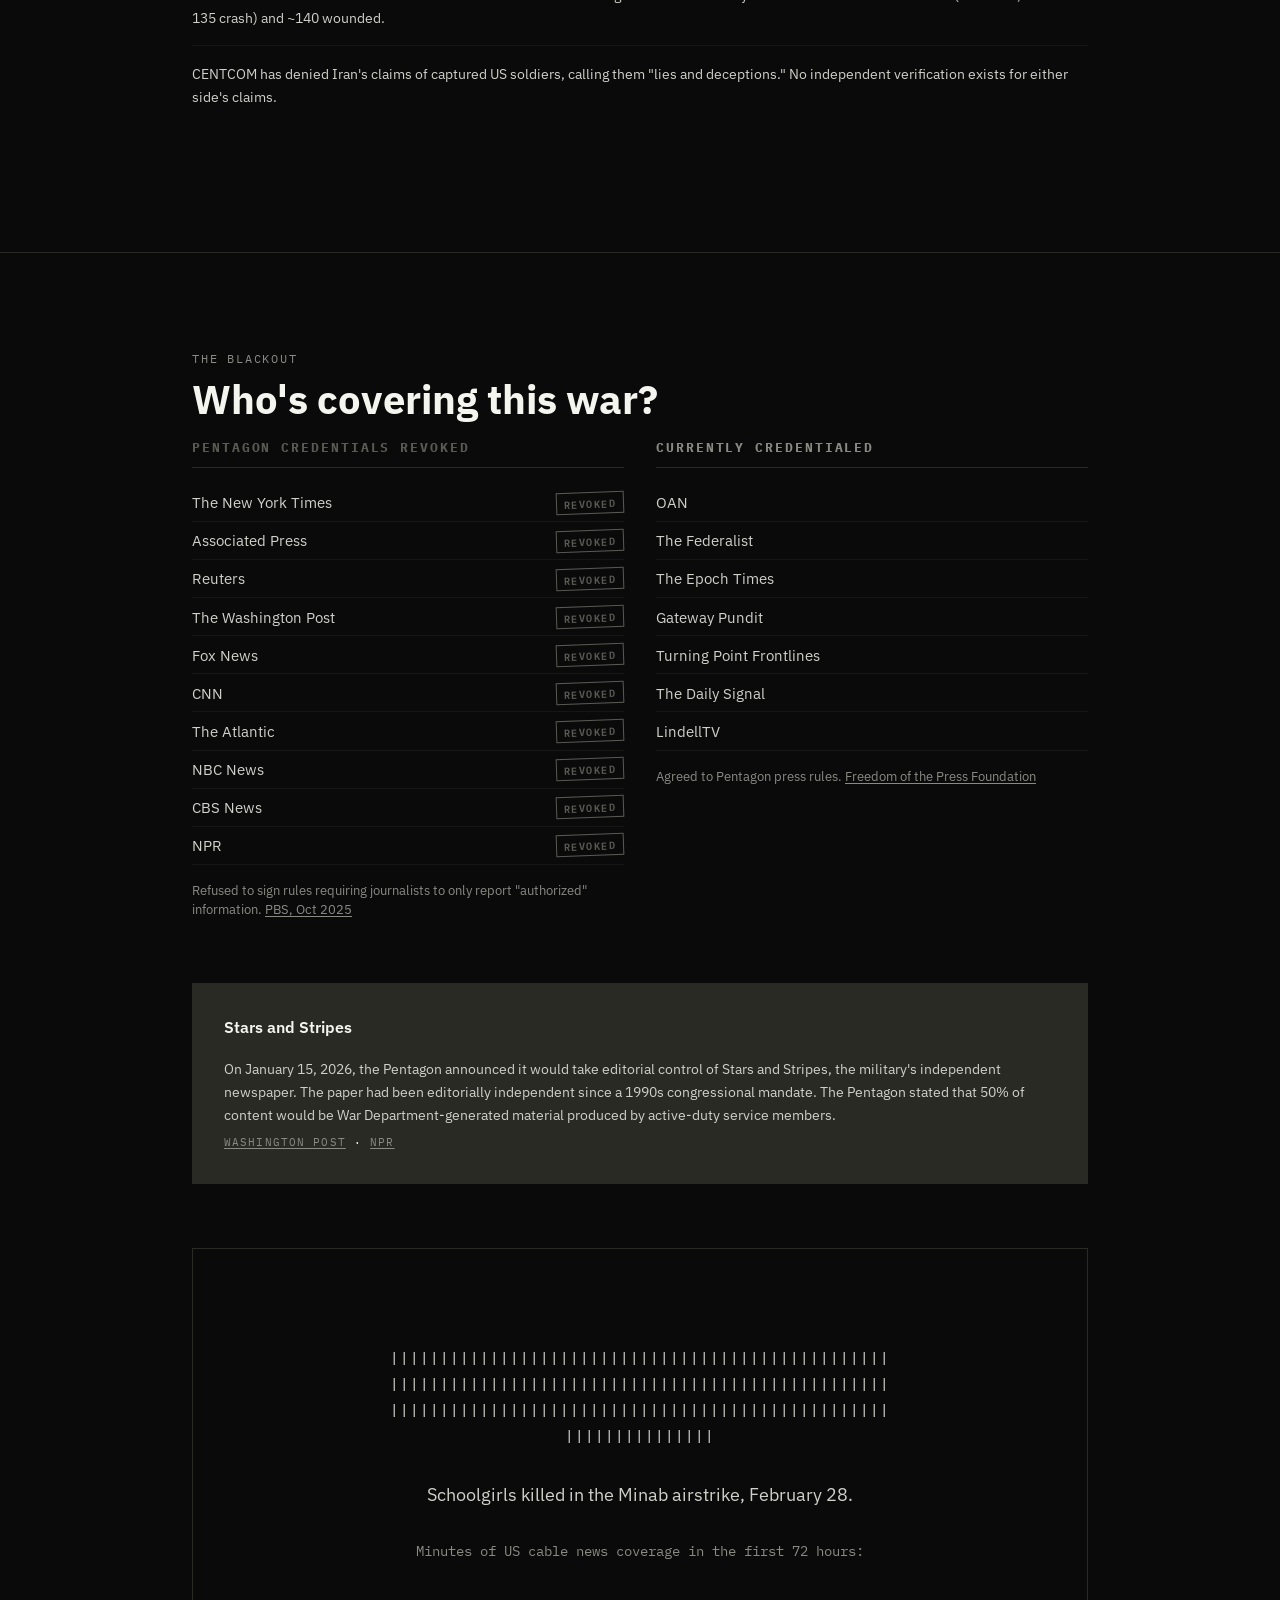
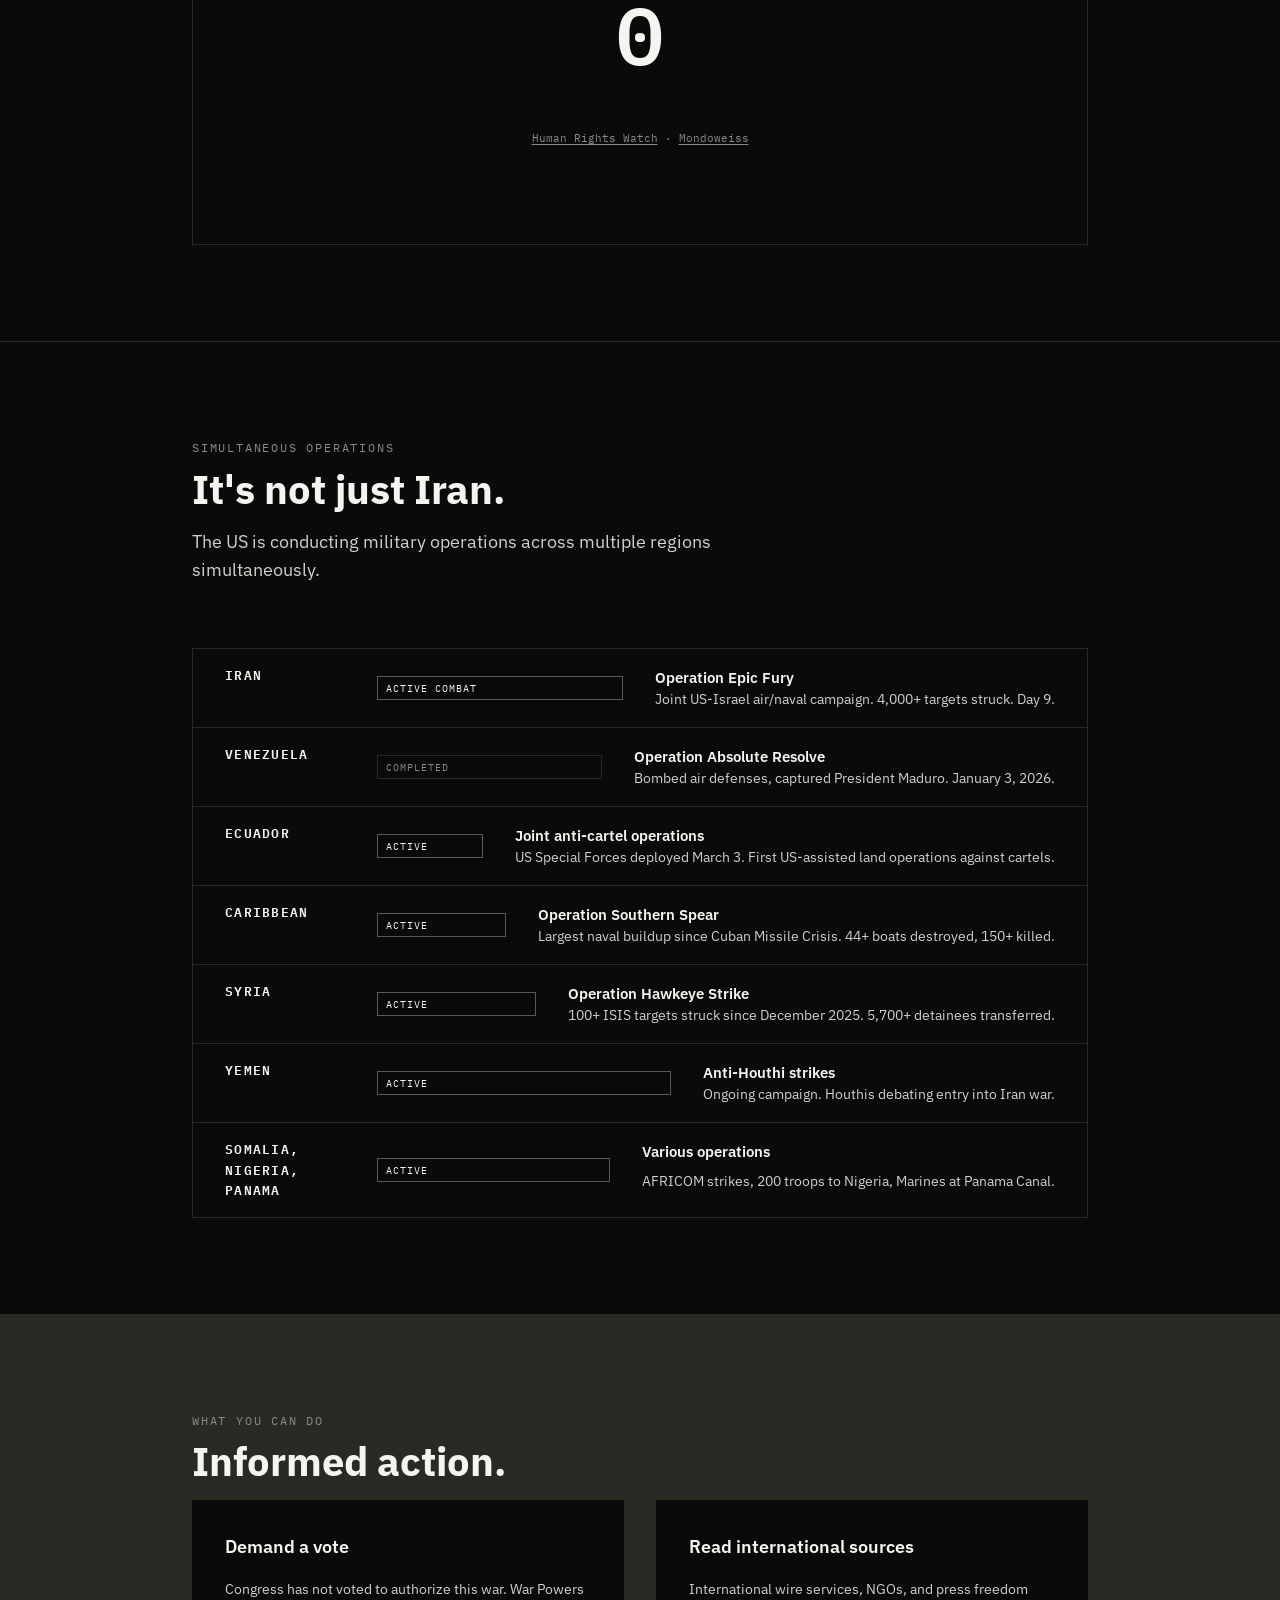
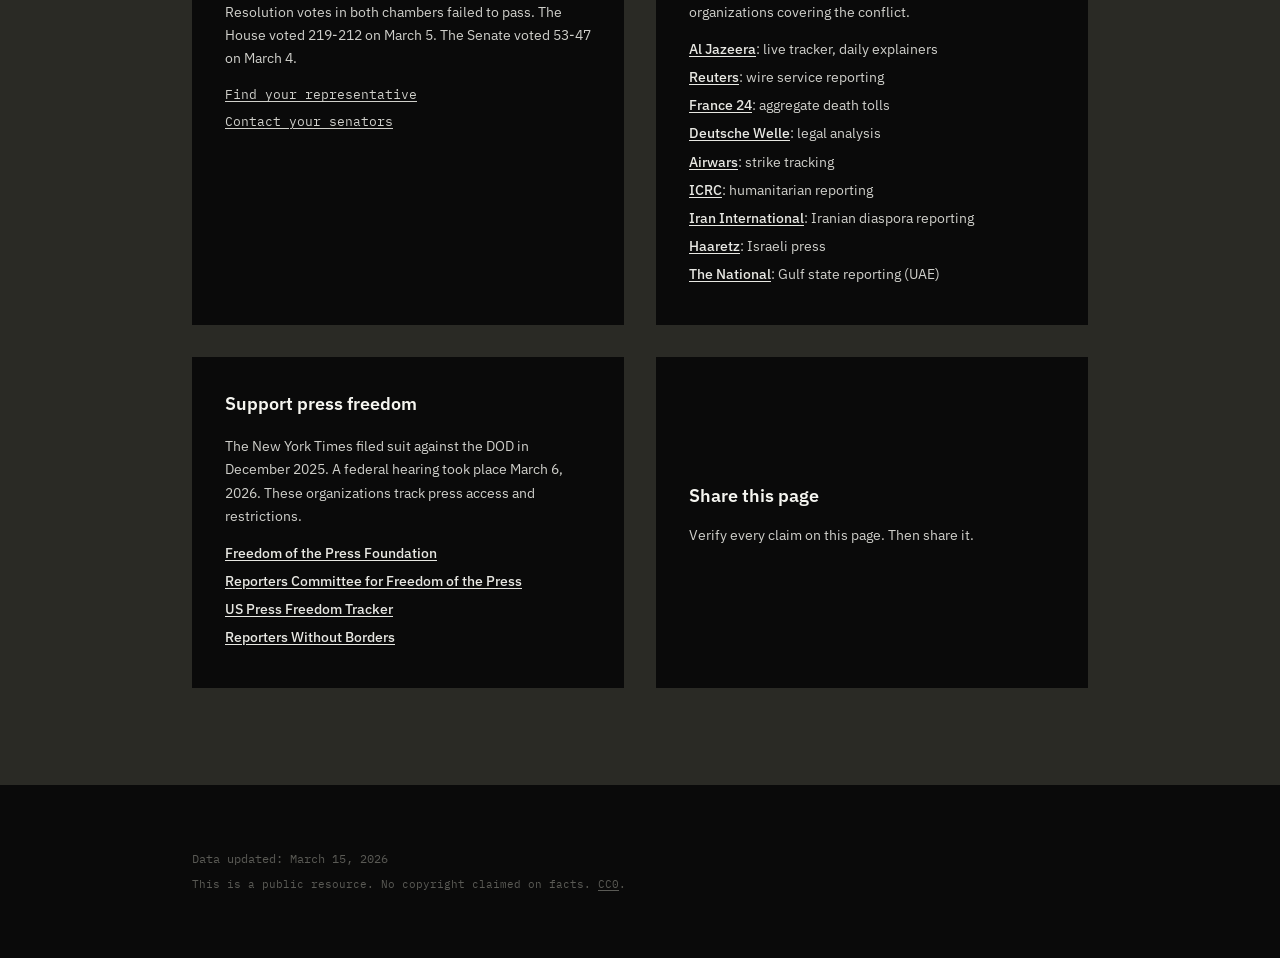
==== commit cee16327: "Daily update: March 15, 2026 (Day 16) Infrastructure damage nearly doubled (homes 19,775->36,489, co" ====
--- a/index.html
+++ b/index.html
@@ -374,7 +374,7 @@
     <!-- FOOTER -->
     <footer class="site-footer">
       <div class="section-inner">
-        <div class="footer-updated">Data updated: March 14, 2026</div>
+        <div class="footer-updated">Data updated: March 15, 2026</div>
         <div class="footer-license">
           This is a public resource. No copyright claimed on facts. <a href="https://creativecommons.org/publicdomain/zero/1.0/" target="_blank" rel="noopener">CC0</a>.
         </div>
--- a/style.css
+++ b/style.css
@@ -998,6 +998,44 @@
   color: var(--gray-400);
 }
 
+/* --- Timeline Week Grouping --- */
+.tl-week {
+  margin-bottom: var(--space-md);
+}
+
+.tl-week summary {
+  font-family: var(--font-mono);
+  font-size: 0.85rem;
+  font-weight: 600;
+  color: var(--gray-400);
+  cursor: pointer;
+  padding: var(--space-xs) 0;
+  border-bottom: 1px solid var(--gray-800);
+  list-style: none;
+  display: flex;
+  align-items: center;
+  gap: var(--space-xs);
+}
+
+.tl-week summary::-webkit-details-marker {
+  display: none;
+}
+
+.tl-week summary::before {
+  content: '+';
+  font-size: 1rem;
+  color: var(--gray-600);
+  transition: transform 0.15s;
+}
+
+.tl-week[open] summary::before {
+  content: '\2212';
+}
+
+.tl-week summary:hover {
+  color: var(--white);
+}
+
 /* =========================================
    ACCESSIBILITY & REDUCED MOTION
    ========================================= */
